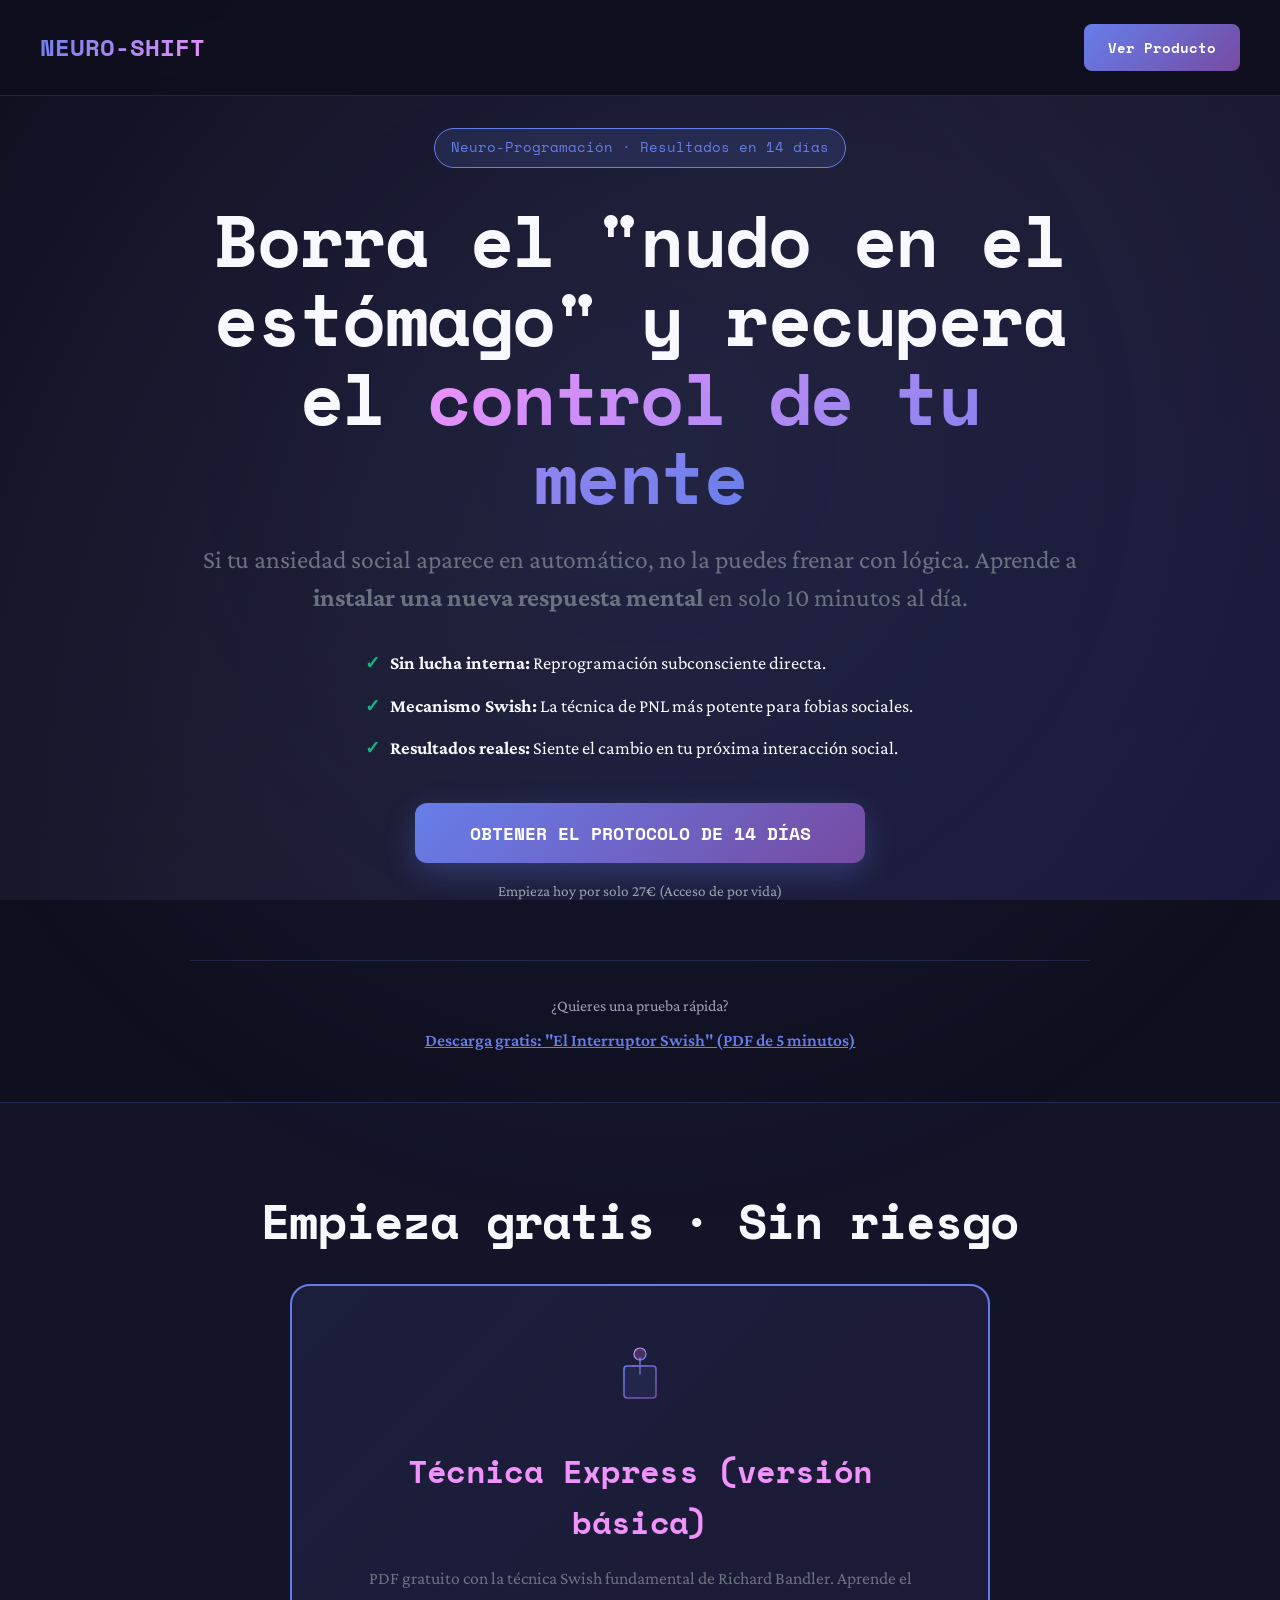
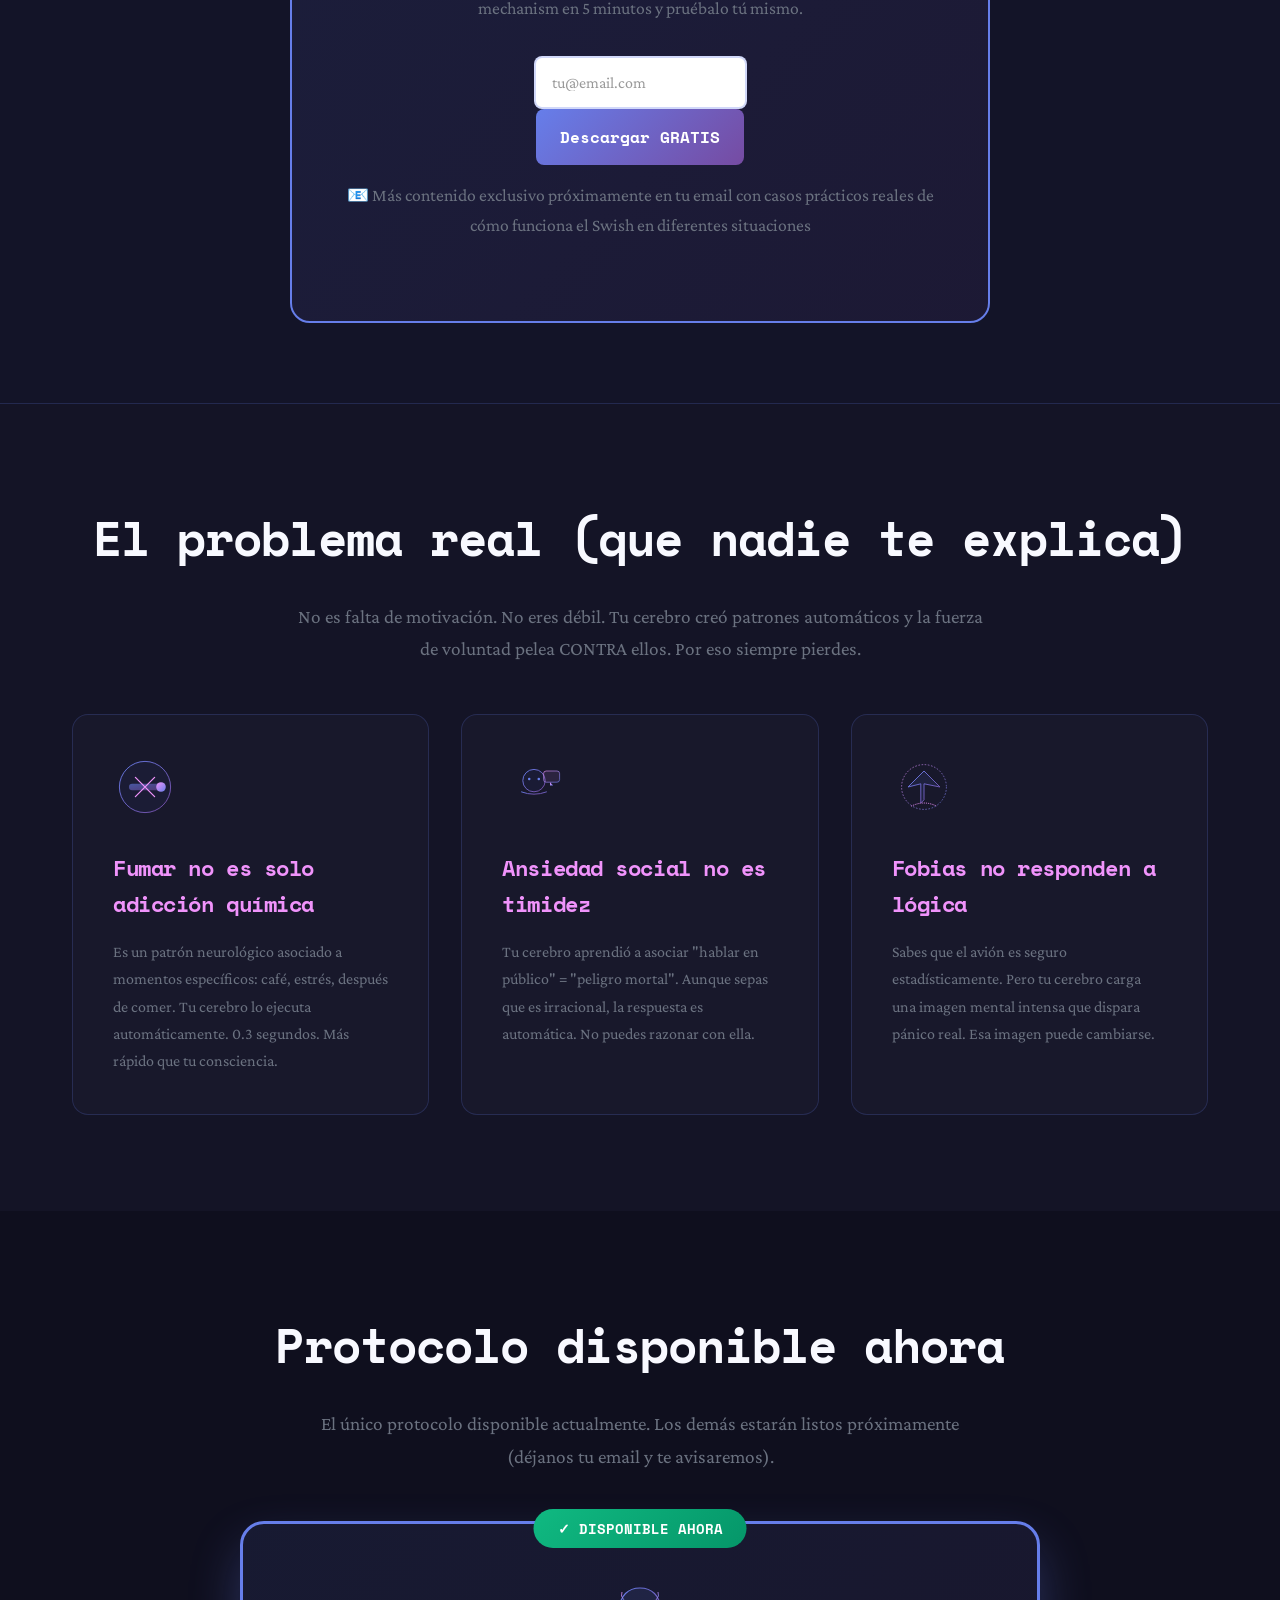
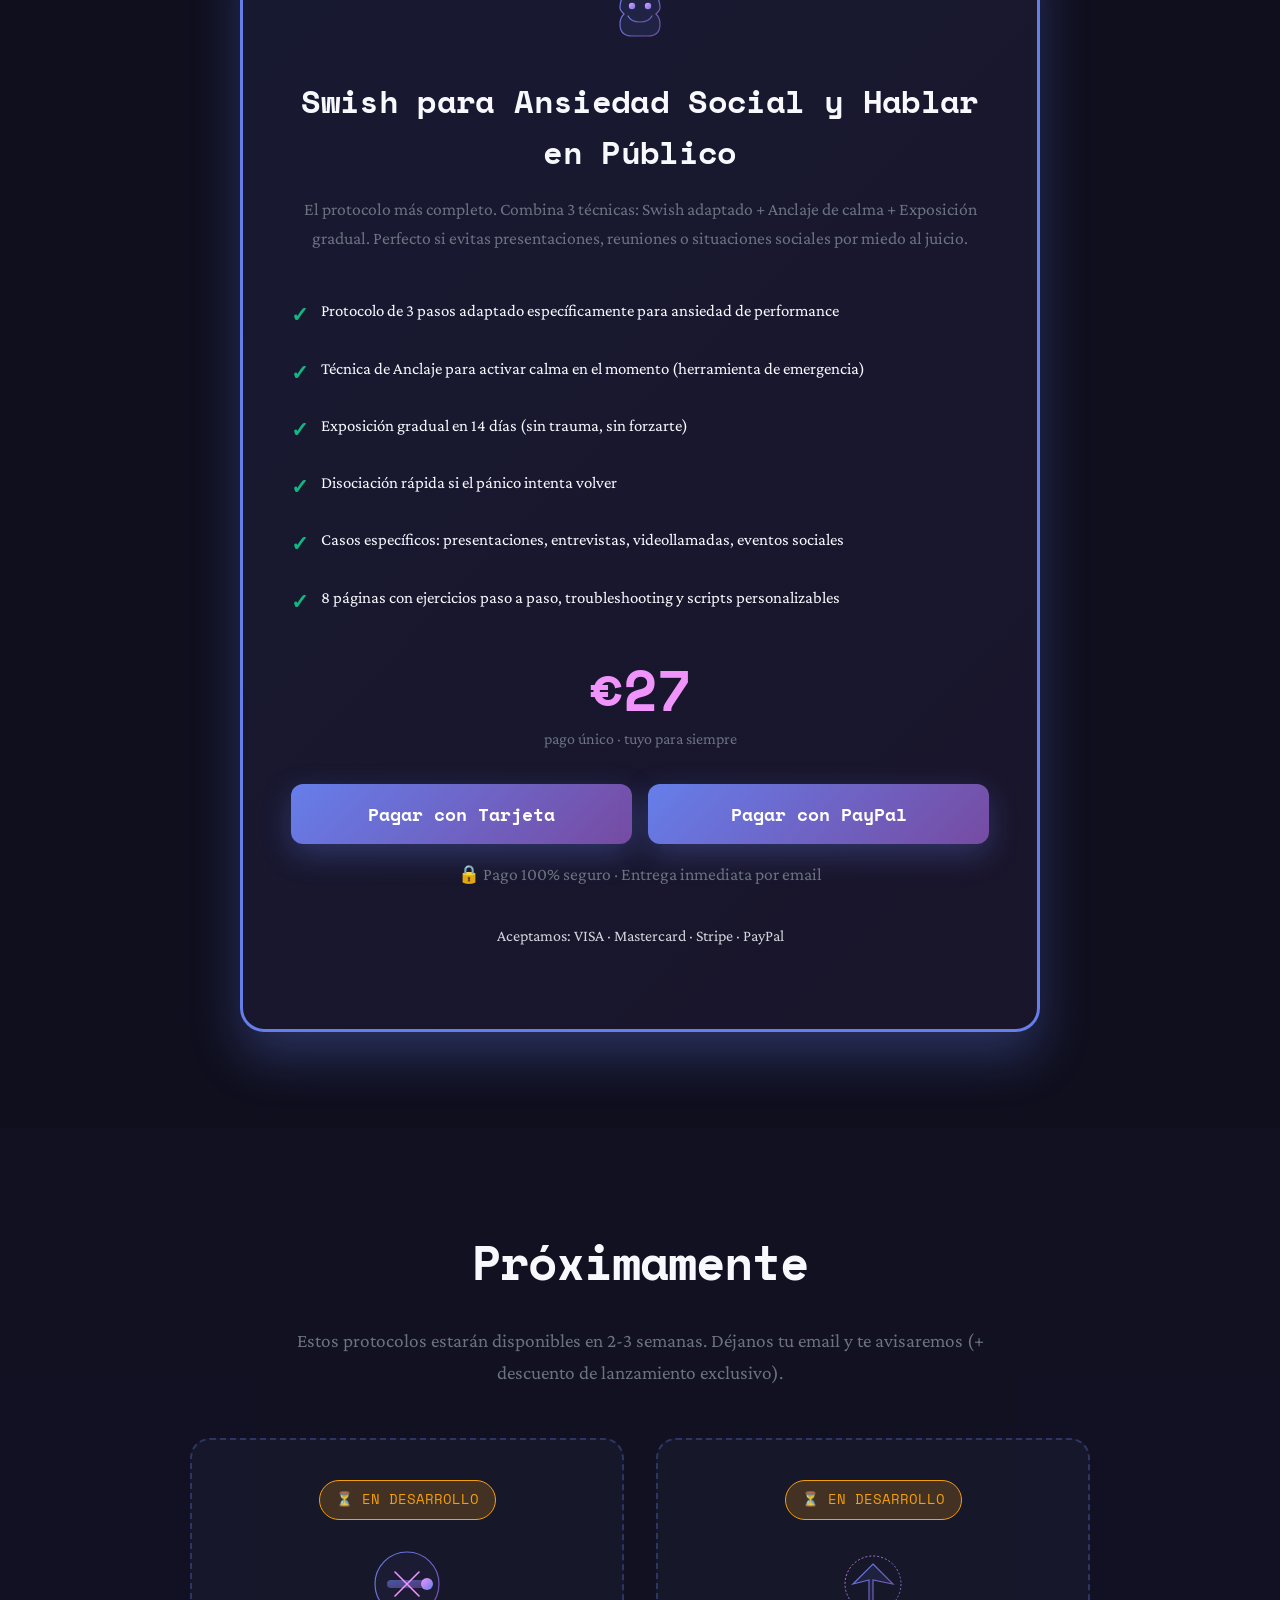
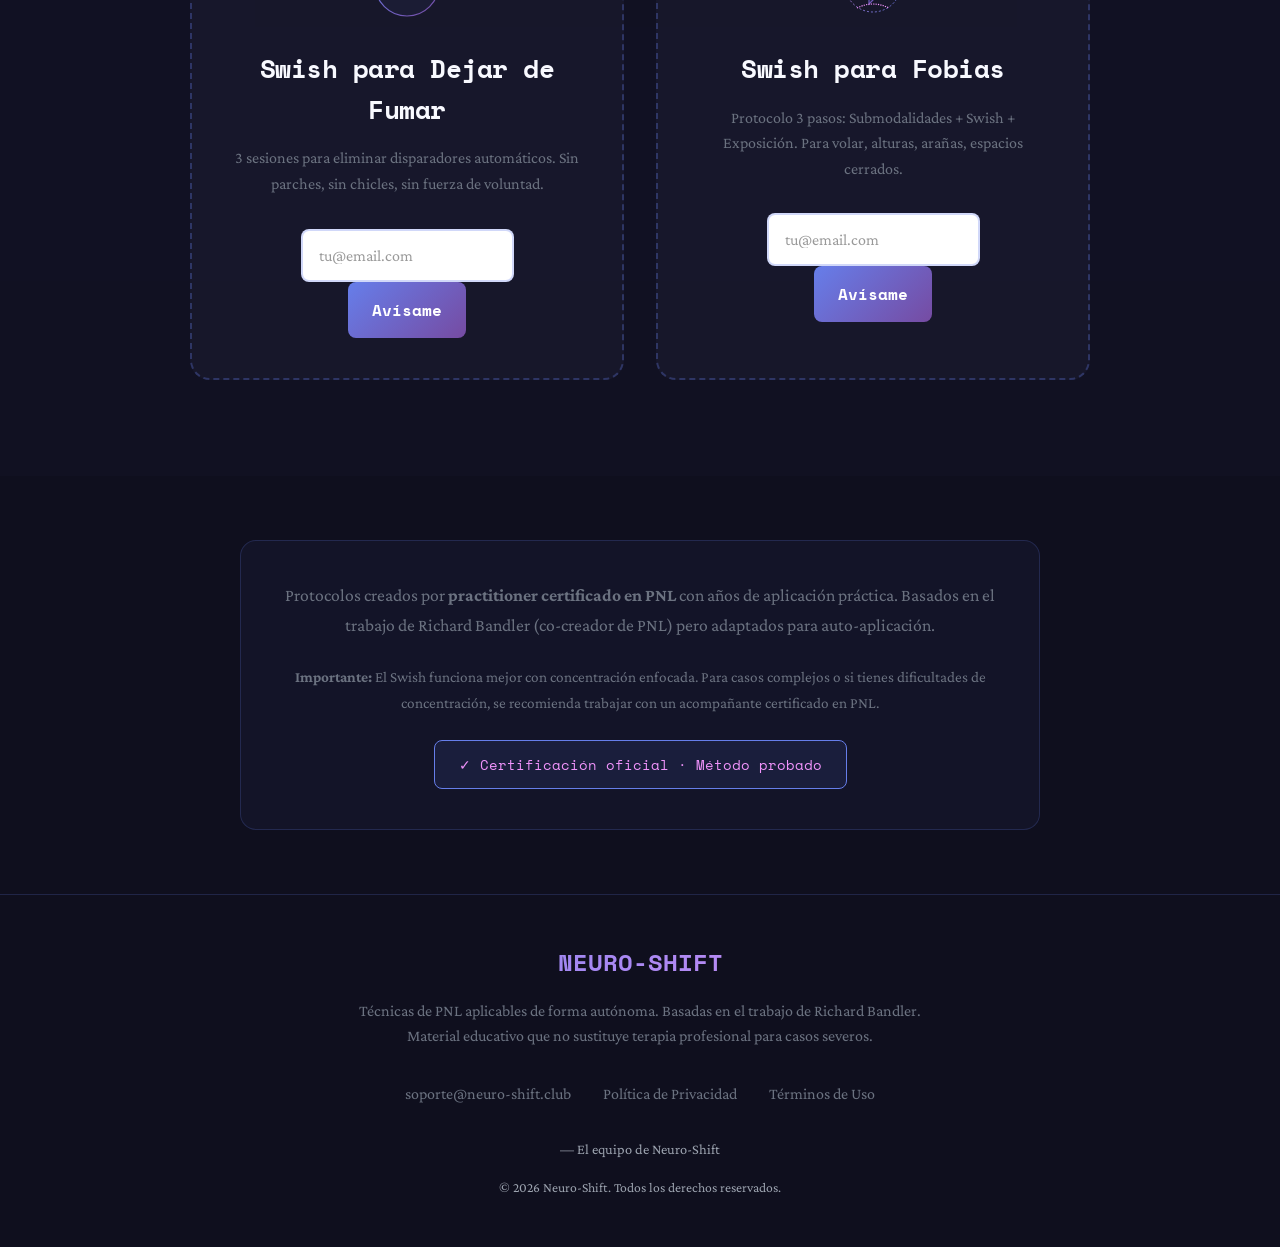
==== index.html @ f2937e6b "Update index.html" ====
<!DOCTYPE html>
<html lang="es">
<head>
    <meta charset="UTF-8">
    <meta name="viewport" content="width=device-width, initial-scale=1.0">
    <title>Neuro-Shift - Elimina hábitos y miedos sin fuerza de voluntad</title>
    <meta name="description" content="Si la fuerza de voluntad no te funcionó para dejar de fumar, vencer la ansiedad o superar fobias, esto sí. Protocolo probado en 14 días.">
    
    <style>
        @import url('https://fonts.googleapis.com/css2?family=Space+Mono:wght@400;700&family=Crimson+Pro:wght@300;400;600;700&display=swap');
        
        :root {
            --primary: #667eea;
            --primary-dark: #5568d3;
            --secondary: #764ba2;
            --accent: #f093fb;
            --dark: #1a1a2e;
            --darker: #0f0f1e;
            --light: #f8f9ff;
            --gray: #6b7280;
            --gray-light: #9ca3af;
            --success: #10b981;
            --warning: #f59e0b;
        }
        
        * {
            margin: 0;
            padding: 0;
            box-sizing: border-box;
        }
        
        body {
            font-family: 'Crimson Pro', serif;
            background: var(--darker);
            color: var(--light);
            line-height: 1.6;
            overflow-x: hidden;
        }
        
        body::before {
            content: '';
            position: fixed;
            top: 0;
            left: 0;
            width: 100%;
            height: 100%;
            background: linear-gradient(135deg, var(--darker) 0%, var(--dark) 50%, #1a1a3e 100%);
            z-index: -2;
        }
        
        body::after {
            content: '';
            position: fixed;
            top: -50%;
            left: -50%;
            width: 200%;
            height: 200%;
            background: radial-gradient(circle, rgba(102, 126, 234, 0.1) 0%, transparent 50%);
            animation: pulse 20s ease-in-out infinite;
            z-index: -1;
        }
        
        @keyframes pulse {
            0%, 100% { transform: scale(1) rotate(0deg); }
            50% { transform: scale(1.1) rotate(10deg); }
        }
        
        h1, h2, h3, h4, h5 {
            font-family: 'Space Mono', monospace;
            font-weight: 700;
            letter-spacing: -0.02em;
        }
        
        nav {
            position: fixed;
            top: 0;
            width: 100%;
            background: rgba(15, 15, 30, 0.95);
            backdrop-filter: blur(10px);
            z-index: 1000;
            padding: 1.5rem 2rem;
            border-bottom: 1px solid rgba(102, 126, 234, 0.2);
        }
        
        .nav-content {
            max-width: 1200px;
            margin: 0 auto;
            display: flex;
            justify-content: space-between;
            align-items: center;
        }
        
        .logo {
            font-family: 'Space Mono', monospace;
            font-size: 1.5rem;
            font-weight: 700;
            background: linear-gradient(135deg, var(--primary), var(--accent));
            -webkit-background-clip: text;
            -webkit-text-fill-color: transparent;
            background-clip: text;
        }
        
        .nav-cta {
            background: linear-gradient(135deg, var(--primary), var(--secondary));
            color: white;
            padding: 0.75rem 1.5rem;
            border-radius: 8px;
            text-decoration: none;
            font-weight: 600;
            transition: all 0.3s ease;
            font-family: 'Space Mono', monospace;
            font-size: 0.9rem;
        }
        
        .nav-cta:hover {
            transform: translateY(-2px);
            box-shadow: 0 10px 30px rgba(102, 126, 234, 0.3);
        }
        
        .hero {
            min-height: 90vh;
            display: flex;
            align-items: center;
            justify-content: center;
            padding: 8rem 2rem 3rem;
            position: relative;
        }
        
        .hero-content {
            max-width: 900px;
            text-align: center;
            animation: fadeInUp 1s ease-out;
        }
        
        @keyframes fadeInUp {
            from { opacity: 0; transform: translateY(30px); }
            to { opacity: 1; transform: translateY(0); }
        }
        
        .hero-badge {
            display: inline-block;
            background: rgba(102, 126, 234, 0.15);
            border: 1px solid var(--primary);
            color: var(--primary);
            padding: 0.5rem 1rem;
            border-radius: 50px;
            font-family: 'Space Mono', monospace;
            font-size: 0.85rem;
            margin-bottom: 2rem;
            animation: fadeInUp 1s ease-out 0.2s both;
        }
        
        .hero h1 {
            font-size: clamp(2.5rem, 6vw, 4.5rem);
            line-height: 1.1;
            margin-bottom: 1.5rem;
            color: var(--light);
            animation: fadeInUp 1s ease-out 0.4s both;
        }
        
        .hero h1 .emphasis {
            background: linear-gradient(135deg, var(--accent), var(--primary));
            -webkit-background-clip: text;
            -webkit-text-fill-color: transparent;
            background-clip: text;
        }
        
        .hero-subtitle {
            font-size: clamp(1.2rem, 2.5vw, 1.6rem);
            color: var(--gray);
            margin-bottom: 2rem;
            animation: fadeInUp 1s ease-out 0.6s both;
            line-height: 1.5;
        }
        
        .hero-proof {
            font-size: 1.1rem;
            color: var(--success);
            margin-bottom: 3rem;
            animation: fadeInUp 1s ease-out 0.7s both;
            font-weight: 600;
        }
        
        .hero-cta {
            display: flex;
            flex-direction: column;
            align-items: center;
            gap: 0.5rem;
            justify-content: center;
            animation: fadeInUp 1s ease-out 0.8s both;
        }

        /* --- NUEVOS ESTILOS DEL HERO AÑADIDOS AQUÍ --- */
        .hero-bullets {
            list-style: none;
            padding: 0;
            margin: 0 auto 2.5rem;
            max-width: 550px;
            text-align: left;
        }

        .hero-bullets li {
            margin-bottom: 0.8rem;
            font-size: 1.15rem;
            display: flex;
            align-items: flex-start;
            gap: 10px;
            animation: fadeInUp 1s ease-out 0.7s both;
        }

        .btn-large {
            padding: 1.2rem 2.5rem;
            font-size: 1.2rem;
            width: 100%;
            max-width: 450px;
            text-align: center;
        }

        .cta-microcopy {
            display: block;
            margin-top: 0.5rem;
            font-size: 0.95rem;
            color: var(--gray-light);
            animation: fadeInUp 1s ease-out 0.8s both;
        }

        .hero-trial-box {
            margin-top: 3.5rem;
            padding-top: 2rem;
            border-top: 1px solid rgba(102, 126, 234, 0.2);
            animation: fadeInUp 1s ease-out 0.9s both;
        }

        .hero-trial-box p {
            font-size: 1rem;
            color: var(--gray-light);
            margin-bottom: 0.5rem;
        }

        .link-secondary {
            color: var(--primary);
            text-decoration: underline;
            font-weight: 600;
            transition: color 0.3s ease;
            font-size: 1.1rem;
        }

        .link-secondary:hover {
            color: var(--accent);
        }
        /* ------------------------------------------- */
        
        .btn {
            padding: 1rem 2rem;
            border-radius: 12px;
            font-size: 1.1rem;
            font-weight: 600;
            text-decoration: none;
            transition: all 0.3s ease;
            cursor: pointer;
            border: none;
            font-family: 'Space Mono', monospace;
            display: inline-block;
        }
        
        .btn-primary {
            background: linear-gradient(135deg, var(--primary), var(--secondary));
            color: white;
            box-shadow: 0 10px 30px rgba(102, 126, 234, 0.3);
        }
        
        .btn-primary:hover {
            transform: translateY(-3px);
            box-shadow: 0 15px 40px rgba(102, 126, 234, 0.4);
        }
        
        .btn-secondary {
            background: rgba(102, 126, 234, 0.1);
            color: var(--light);
            border: 2px solid var(--primary);
        }
        
        .btn-secondary:hover {
            background: rgba(102, 126, 234, 0.2);
            transform: translateY(-3px);
        }
        
        .container {
            max-width: 1200px;
            margin: 0 auto;
            padding: 0 2rem;
        }
        
        section {
            padding: 6rem 0;
        }
        
        .section-title {
            font-size: clamp(2rem, 4vw, 3rem);
            text-align: center;
            margin-bottom: 1.5rem;
            color: var(--light);
        }
        
        .section-subtitle {
            text-align: center;
            max-width: 700px;
            margin: 0 auto 3rem;
            color: var(--gray);
            font-size: 1.2rem;
            line-height: 1.7;
        }
        
        .lead-magnet-first {
            background: rgba(102, 126, 234, 0.05);
            border-top: 1px solid rgba(102, 126, 234, 0.2);
            border-bottom: 1px solid rgba(102, 126, 234, 0.2);
            padding: 5rem 2rem;
        }
        
        .lead-box {
            max-width: 700px;
            margin: 0 auto;
            background: linear-gradient(135deg, rgba(102, 126, 234, 0.1), rgba(118, 75, 162, 0.1));
            border: 2px solid var(--primary);
            border-radius: 20px;
            padding: 3rem;
            text-align: center;
        }
        
        .lead-icon {
            width: 80px;
            height: 80px;
            margin: 0 auto 1.5rem;
        }
        
        .lead-box h3 {
            font-size: 2rem;
            margin-bottom: 1rem;
            color: var(--accent);
        }
        
        .lead-box p {
            color: var(--gray);
            margin-bottom: 2rem;
            font-size: 1.1rem;
            line-height: 1.7;
        }
        
        .form-note {
            font-size: 0.9rem;
            color: var(--gray-light);
            margin-top: 1rem;
            text-align: center;
        }
        
        .problem {
            background: rgba(26, 26, 46, 0.5);
        }
        
        .problem-grid {
            display: grid;
            grid-template-columns: repeat(auto-fit, minmax(300px, 1fr));
            gap: 2rem;
            margin-top: 3rem;
        }
        
        .problem-card {
            background: rgba(26, 26, 46, 0.8);
            border: 1px solid rgba(102, 126, 234, 0.2);
            border-radius: 16px;
            padding: 2.5rem;
            transition: all 0.3s ease;
        }
        
        .problem-card:hover {
            transform: translateY(-5px);
            border-color: var(--primary);
            box-shadow: 0 20px 40px rgba(102, 126, 234, 0.2);
        }
        
        .problem-icon {
            width: 64px;
            height: 64px;
            margin-bottom: 1.5rem;
        }
        
        .problem-card h3 {
            font-size: 1.4rem;
            margin-bottom: 1rem;
            color: var(--accent);
        }
        
        .problem-card p {
            color: var(--gray);
            line-height: 1.7;
        }
        
        .featured-product {
            max-width: 800px;
            margin: 0 auto;
            background: linear-gradient(135deg, rgba(102, 126, 234, 0.1), rgba(118, 75, 162, 0.1));
            border: 3px solid var(--primary);
            border-radius: 24px;
            padding: 3rem;
            position: relative;
            box-shadow: 0 25px 50px rgba(102, 126, 234, 0.3);
        }
        
        .featured-badge {
            position: absolute;
            top: -15px;
            left: 50%;
            transform: translateX(-50%);
            background: linear-gradient(135deg, var(--success), #059669);
            color: white;
            padding: 0.5rem 1.5rem;
            border-radius: 50px;
            font-size: 0.9rem;
            font-weight: 700;
            font-family: 'Space Mono', monospace;
        }
        
        .product-icon {
            width: 80px;
            height: 80px;
            margin: 0 auto 1.5rem;
            display: block;
        }
        
        .featured-product h3 {
            font-size: 2rem;
            margin-bottom: 1rem;
            color: var(--light);
            text-align: center;
        }
        
        .featured-product > p {
            color: var(--gray);
            margin-bottom: 2rem;
            line-height: 1.7;
            text-align: center;
            font-size: 1.1rem;
        }
        
        .product-features {
            list-style: none;
            margin-bottom: 2rem;
        }
        
        .product-features li {
            padding: 0.75rem 0;
            color: var(--light);
            display: flex;
            align-items: flex-start;
            gap: 0.75rem;
            font-size: 1.05rem;
        }
        
        .product-features li::before {
            content: '✓';
            color: var(--success);
            font-weight: bold;
            font-size: 1.3rem;
            flex-shrink: 0;
        }
        
        .product-price {
            text-align: center;
            margin: 2rem 0;
        }
        
        .price-amount {
            font-size: 3.5rem;
            font-weight: 700;
            font-family: 'Space Mono', monospace;
            color: var(--accent);
            display: block;
            line-height: 1;
        }
        
        .price-period {
            color: var(--gray);
            font-size: 1rem;
            margin-top: 0.5rem;
            display: block;
        }
        
        .payment-buttons {
            display: flex;
            gap: 1rem;
            margin-top: 2rem;
        }
        
        .payment-buttons .btn {
            flex: 1;
            text-align: center;
        }
        
        .payment-note {
            text-align: center;
            margin-top: 1rem;
            font-size: 0.9rem;
            color: var(--gray-light);
        }
        
        .coming-soon {
            padding: 6rem 2rem;
            background: rgba(26, 26, 46, 0.3);
        }
        
        .coming-soon-grid {
            display: grid;
            grid-template-columns: repeat(auto-fit, minmax(320px, 1fr));
            gap: 2rem;
            margin-top: 3rem;
            max-width: 900px;
            margin-left: auto;
            margin-right: auto;
        }
        
        .coming-soon-card {
            background: rgba(26, 26, 46, 0.8);
            border: 2px dashed rgba(102, 126, 234, 0.3);
            border-radius: 20px;
            padding: 2.5rem;
            text-align: center;
            transition: all 0.3s ease;
        }
        
        .coming-soon-card:hover {
            border-color: var(--primary);
            border-style: solid;
            transform: translateY(-5px);
        }
        
        .coming-soon-badge {
            display: inline-block;
            background: rgba(245, 158, 11, 0.2);
            border: 1px solid var(--warning);
            color: var(--warning);
            padding: 0.5rem 1rem;
            border-radius: 50px;
            font-size: 0.85rem;
            font-family: 'Space Mono', monospace;
            margin-bottom: 1.5rem;
        }
        
        .coming-soon-card h3 {
            font-size: 1.6rem;
            margin-bottom: 1rem;
            color: var(--light);
        }
        
        .coming-soon-card p {
            color: var(--gray);
            margin-bottom: 2rem;
            line-height: 1.6;
        }
        
        .authority {
            padding: 4rem 2rem;
            text-align: center;
        }
        
        .authority-box {
            max-width: 800px;
            margin: 0 auto;
            background: rgba(102, 126, 234, 0.05);
            border: 1px solid rgba(102, 126, 234, 0.2);
            border-radius: 16px;
            padding: 2.5rem;
        }
        
        .authority-box p {
            color: var(--gray);
            font-size: 1.1rem;
            line-height: 1.7;
            margin-bottom: 1.5rem;
        }
        
        .authority-badge {
            display: inline-block;
            padding: 0.75rem 1.5rem;
            background: rgba(102, 126, 234, 0.1);
            border: 1px solid var(--primary);
            border-radius: 8px;
            font-size: 0.9rem;
            color: var(--accent);
            font-family: 'Space Mono', monospace;
        }
        
        footer {
            padding: 3rem 2rem;
            text-align: center;
            border-top: 1px solid rgba(102, 126, 234, 0.2);
        }
        
        .footer-logo {
            font-size: 1.5rem;
            font-weight: 700;
            font-family: 'Space Mono', monospace;
            margin-bottom: 1rem;
            background: linear-gradient(135deg, var(--primary), var(--accent));
            -webkit-background-clip: text;
            -webkit-text-fill-color: transparent;
            background-clip: text;
        }
        
        .footer-text {
            color: var(--gray);
            max-width: 600px;
            margin: 1rem auto;
            line-height: 1.6;
        }
        
        .footer-links {
            display: flex;
            gap: 2rem;
            justify-content: center;
            flex-wrap: wrap;
            margin: 2rem 0;
        }
        
        .footer-links a {
            color: var(--gray);
            text-decoration: none;
            transition: color 0.3s ease;
        }
        
        .footer-links a:hover {
            color: var(--primary);
        }
        
        .footer-signature {
            color: var(--gray-light);
            font-size: 0.9rem;
            margin-top: 1.5rem;
        }
        
        .copyright {
            color: var(--gray-light);
            font-size: 0.85rem;
            margin-top: 1rem;
        }

        /* Kit.com form styles */
        .formkit-form .formkit-input {
            background: #ffffff !important;
            border: 2px solid rgba(102, 126, 234, 0.3) !important;
            color: #000000 !important;
            font-size: 1rem !important;
            padding: 1rem !important;
            border-radius: 8px !important;
            font-family: 'Crimson Pro', serif !important;
        }

        .formkit-form .formkit-input:focus {
            background: #ffffff !important;
            border-color: var(--primary) !important;
            outline: none !important;
        }

        .formkit-form .formkit-input::placeholder {
            color: rgba(0, 0, 0, 0.4) !important;
        }

        .formkit-form .formkit-submit {
            background: linear-gradient(135deg, var(--primary), var(--secondary)) !important;
            color: white !important;
            border: none !important;
            padding: 1rem 1.5rem !important;
            border-radius: 8px !important;
            font-size: 1rem !important;
            font-weight: 600 !important;
            cursor: pointer !important;
            transition: all 0.3s ease !important;
            font-family: 'Space Mono', monospace !important;
            white-space: nowrap !important;
        }

        .formkit-form .formkit-submit:hover {
            transform: translateY(-2px) !important;
            box-shadow: 0 10px 30px rgba(102, 126, 234, 0.3) !important;
        }

        .formkit-powered-by-convertkit-container {
            display: none !important;
        }

        .formkit-alert:empty,
        .formkit-alert-error:empty {
            display: none !important;
            height: 0 !important;
            margin: 0 !important;
            padding: 0 !important;
        }

        .formkit-form .formkit-fields {
            gap: 1rem !important;
            align-items: center !important;
        }

        /* Responsive */
        @media (max-width: 768px) {
            .hero {
                padding: 6rem 1rem 3rem;
            }
            
            .payment-buttons {
                flex-direction: column;
            }
            
            .nav-content {
                flex-direction: column;
                gap: 1rem;
            }
            
            .featured-product {
                padding: 2rem;
            }
            
            .lead-box {
                padding: 2rem;
            }
            
            section {
                padding: 4rem 0;
            }

            .formkit-form .formkit-fields {
                flex-direction: column !important;
            }

            .formkit-form .formkit-submit {
                width: 100% !important;
            }

            .hero-bullets {
                padding-left: 1rem;
            }
        }
        
        .reveal {
            opacity: 0;
            transform: translateY(30px);
            transition: all 0.6s ease;
        }
        
        .reveal.active {
            opacity: 1;
            transform: translateY(0);
        }
    </style>
</head>
<body>
    <nav>
        <div class="nav-content">
            <div class="logo">NEURO-SHIFT</div>
            <a href="#producto" class="nav-cta">Ver Producto</a>
        </div>
    </nav>

    <section class="hero">
        <div class="hero-content">
            <div class="hero-badge">Neuro-Programación · Resultados en 14 días</div>
            
            <h1>Borra el "nudo en el estómago" y recupera el <span class="emphasis">control de tu mente</span></h1>
            
            <p class="hero-subtitle">
                Si tu ansiedad social aparece en automático, no la puedes frenar con lógica. 
                Aprende a <strong>instalar una nueva respuesta mental</strong> en solo 10 minutos al día.
            </p>

            <ul class="hero-bullets">
                <li><span style="color: var(--success); font-weight: bold;">✓</span> <span><strong>Sin lucha interna:</strong> Reprogramación subconsciente directa.</span></li>
                <li><span style="color: var(--success); font-weight: bold;">✓</span> <span><strong>Mecanismo Swish:</strong> La técnica de PNL más potente para fobias sociales.</span></li>
                <li><span style="color: var(--success); font-weight: bold;">✓</span> <span><strong>Resultados reales:</strong> Siente el cambio en tu próxima interacción social.</span></li>
            </ul>

            <div class="hero-cta">
                <a href="#producto" class="btn btn-primary btn-large">OBTENER EL PROTOCOLO DE 14 DÍAS</a>
                <span class="cta-microcopy">Empieza hoy por solo 27€ (Acceso de por vida)</span>
            </div>
            
            <div class="hero-trial-box">
                <p>¿Quieres una prueba rápida?</p>
                <a href="#gratis" class="link-secondary">Descarga gratis: "El Interruptor Swish" (PDF de 5 minutos)</a>
            </div>
        </div>
    </section>

    <section class="lead-magnet-first" id="gratis">
        <div class="container">
            <h2 class="section-title">Empieza gratis · Sin riesgo</h2>
            <div class="lead-box">
                <svg class="lead-icon" viewBox="0 0 200 200" fill="none" xmlns="http://www.w3.org/2000/svg">
                    <rect x="60" y="80" width="80" height="80" rx="8" stroke="url(#grad1)" stroke-width="4" fill="rgba(102, 126, 234, 0.1)"/>
                    <path d="M100 60 L100 100 M80 80 L120 80" stroke="url(#grad1)" stroke-width="4" stroke-linecap="round"/>
                    <circle cx="100" cy="50" r="15" stroke="url(#grad2)" stroke-width="3" fill="rgba(240, 147, 251, 0.2)"/>
                    <path d="M60 100 L140 100" stroke="url(#grad1)" stroke-width="3"/>
                    <defs>
                        <linearGradient id="grad1" x1="0%" y1="0%" x2="100%" y2="100%">
                            <stop offset="0%" style="stop-color:#667eea;stop-opacity:1" />
                            <stop offset="100%" style="stop-color:#764ba2;stop-opacity:1" />
                        </linearGradient>
                        <linearGradient id="grad2" x1="0%" y1="0%" x2="100%" y2="100%">
                            <stop offset="0%" style="stop-color:#f093fb;stop-opacity:1" />
                            <stop offset="100%" style="stop-color:#667eea;stop-opacity:1" />
                        </linearGradient>
                    </defs>
                </svg>
                
                <h3>Técnica Express (versión básica)</h3>
                <p>
                    PDF gratuito con la técnica Swish fundamental de Richard Bandler. 
                    Aprende el mechanism en 5 minutos y pruébalo tú mismo.
                </p>

                <script src="https://f.convertkit.com/ckjs/ck.5.js"></script>
                <form action="https://app.kit.com/forms/9169770/subscriptions" class="seva-form formkit-form" method="post" data-sv-form="9169770" data-uid="ff6021371a" data-format="inline" data-version="5" data-options="{&quot;settings&quot;:{&quot;after_subscribe&quot;:{&quot;action&quot;:&quot;message&quot;,&quot;success_message&quot;:&quot;✓ ¡Perfecto! Revisa tu email en 2 minutos (mira spam si no aparece)&quot;,&quot;redirect_url&quot;:&quot;&quot;},&quot;analytics&quot;:{&quot;google&quot;:null,&quot;fathom&quot;:null,&quot;facebook&quot;:null,&quot;segment&quot;:null,&quot;pinterest&quot;:null,&quot;sparkloop&quot;:null,&quot;googletagmanager&quot;:null},&quot;modal&quot;:{&quot;trigger&quot;:&quot;timer&quot;,&quot;scroll_percentage&quot;:null,&quot;timer&quot;:5,&quot;devices&quot;:&quot;all&quot;,&quot;show_once_every&quot;:15},&quot;powered_by&quot;:{&quot;show&quot;:true,&quot;url&quot;:&quot;https://kit.com/features/forms?utm_campaign=poweredby&amp;utm_content=form&amp;utm_medium=referral&amp;utm_source=dynamic&quot;},&quot;recaptcha&quot;:{&quot;enabled&quot;:false},&quot;return_visitor&quot;:{&quot;action&quot;:&quot;show&quot;,&quot;custom_content&quot;:&quot;&quot;},&quot;slide_in&quot;:{&quot;display_in&quot;:&quot;bottom_right&quot;,&quot;trigger&quot;:&quot;timer&quot;,&quot;scroll_percentage&quot;:null,&quot;timer&quot;:5,&quot;devices&quot;:&quot;all&quot;,&quot;show_once_every&quot;:15},&quot;sticky_bar&quot;:{&quot;display_in&quot;:&quot;top&quot;,&quot;trigger&quot;:&quot;timer&quot;,&quot;scroll_percentage&quot;:null,&quot;timer&quot;:5,&quot;devices&quot;:&quot;all&quot;,&quot;show_once_every&quot;:15}},&quot;version&quot;:&quot;5&quot;}" min-width="400 500 600 700 800">
                    <div data-style="clean">
                        <ul class="formkit-alert formkit-alert-error" data-element="errors" data-group="alert"></ul>
                        <div data-element="fields" data-stacked="false" class="seva-fields formkit-fields">
                            <div class="formkit-field">
                                <input class="formkit-input" name="email_address" aria-label="Email Address" placeholder="tu@email.com" required="" type="email" style="color: rgb(0, 0, 0); border-color: rgb(227, 227, 227); border-radius: 4px; font-weight: 400;">
                            </div>
                            <button data-element="submit" class="formkit-submit formkit-submit" style="color: rgb(255, 255, 255); background-color: rgb(22, 119, 190); border-radius: 4px; font-weight: 400;">
                                <div class="formkit-spinner"><div></div><div></div><div></div></div>
                                <span>Descargar GRATIS</span>
                            </button>
                        </div>
                    </div>
                </form>
                
                <p class="form-note">
                    📧 Más contenido exclusivo próximamente en tu email con casos prácticos reales de cómo funciona el Swish en diferentes situaciones
                </p>
            </div>
        </div>
    </section>

    <section class="problem">
        <div class="container">
            <h2 class="section-title">El problema real (que nadie te explica)</h2>
            <p class="section-subtitle">
                No es falta de motivación. No eres débil. Tu cerebro creó patrones automáticos 
                y la fuerza de voluntad pelea CONTRA ellos. Por eso siempre pierdes.
            </p>
            
            <div class="problem-grid">
                <div class="problem-card reveal">
                    <svg class="problem-icon" viewBox="0 0 200 200" fill="none" xmlns="http://www.w3.org/2000/svg">
                        <circle cx="100" cy="100" r="80" stroke="url(#grad1)" stroke-width="3" fill="rgba(102, 126, 234, 0.05)"/>
                        <rect x="50" y="90" width="100" height="20" rx="10" fill="url(#grad1)" opacity="0.6"/>
                        <circle cx="150" cy="100" r="15" fill="url(#grad2)"/>
                        <path d="M70 70 L130 130 M130 70 L70 130" stroke="#f093fb" stroke-width="4" stroke-linecap="round"/>
                    </svg>
                    <h3>Fumar no es solo adicción química</h3>
                    <p>
                        Es un patrón neurológico asociado a momentos específicos: café, estrés, después de comer. 
                        Tu cerebro lo ejecuta automáticamente. 0.3 segundos. Más rápido que tu consciencia.
                    </p>
                </div>
                
                <div class="problem-card reveal">
                    <svg class="problem-icon" viewBox="0 0 200 200" fill="none" xmlns="http://www.w3.org/2000/svg">
                        <circle cx="100" cy="80" r="35" stroke="url(#grad1)" stroke-width="3" fill="rgba(102, 126, 234, 0.05)"/>
                        <path d="M60 115 Q100 130 140 115" stroke="url(#grad1)" stroke-width="3" fill="none"/>
                        <rect x="130" y="50" width="50" height="35" rx="8" stroke="url(#grad2)" stroke-width="2" fill="rgba(240, 147, 251, 0.1)"/>
                        <path d="M150 85 L160 95 L150 95 Z" fill="url(#grad2)"/>
                        <circle cx="85" cy="75" r="4" fill="#667eea"/>
                        <circle cx="115" cy="75" r="4" fill="#667eea"/>
                    </svg>
                    <h3>Ansiedad social no es timidez</h3>
                    <p>
                        Tu cerebro aprendió a asociar "hablar en público" = "peligro mortal". 
                        Aunque sepas que es irracional, la respuesta es automática. No puedes razonar con ella.
                    </p>
                </div>
                
                <div class="problem-card reveal">
                    <svg class="problem-icon" viewBox="0 0 200 200" fill="none" xmlns="http://www.w3.org/2000/svg">
                        <path d="M100 50 L150 100 L100 90 L100 140 L90 150 L90 90 L50 100 Z" stroke="url(#grad1)" stroke-width="3" fill="rgba(102, 126, 234, 0.1)"/>
                        <circle cx="100" cy="100" r="70" stroke="url(#grad2)" stroke-width="2" stroke-dasharray="5,5" fill="none"/>
                        <path d="M60 160 Q100 140 140 160" stroke="#f093fb" stroke-width="3" stroke-dasharray="3,3"/>
                    </svg>
                    <h3>Fobias no responden a lógica</h3>
                    <p>
                        Sabes que el avión es seguro estadísticamente. Pero tu cerebro carga una imagen mental 
                        intensa que dispara pánico real. Esa imagen puede cambiarse.
                    </p>
                </div>
            </div>
        </div>
    </section>

    <section class="products" id="producto">
        <div class="container">
            <h2 class="section-title">Protocolo disponible ahora</h2>
            <p class="section-subtitle">
                El único protocolo disponible actualmente. Los demás estarán listos próximamente 
                (déjanos tu email y te avisaremos).
            </p>
            
            <div class="featured-product reveal">
                <span class="featured-badge">✓ DISPONIBLE AHORA</span>
                
                <svg class="product-icon" viewBox="0 0 200 200" fill="none" xmlns="http://www.w3.org/2000/svg">
                    <path d="M100 40 C70 40 50 60 50 90 C50 95 55 100 60 105 C55 110 50 120 50 130 C50 150 60 160 80 160 L120 160 C140 160 150 150 150 130 C150 120 145 110 140 105 C145 100 150 95 150 90 C150 60 130 40 100 40 Z" 
                          stroke="url(#grad1)" stroke-width="3" fill="rgba(102, 126, 234, 0.1)"/>
                    <circle cx="80" cy="85" r="8" fill="url(#grad2)"/>
                    <circle cx="120" cy="85" r="8" fill="url(#grad2)"/>
                    <path d="M70 110 C75 120 85 125 100 125 C115 125 125 120 130 110" stroke="url(#grad1)" stroke-width="3" stroke-linecap="round"/>
                    <path d="M60 70 Q50 60 55 50" stroke="url(#grad2)" stroke-width="2"/>
                    <path d="M140 70 Q150 60 145 50" stroke="url(#grad2)" stroke-width="2"/>
                </svg>
                
                <h3>Swish para Ansiedad Social y Hablar en Público</h3>
                <p>
                    El protocolo más completo. Combina 3 técnicas: Swish adaptado + Anclaje de calma + Exposición gradual. 
                    Perfecto si evitas presentaciones, reuniones o situaciones sociales por miedo al juicio.
                </p>
                
                <ul class="product-features">
                    <li>Protocolo de 3 pasos adaptado específicamente para ansiedad de performance</li>
                    <li>Técnica de Anclaje para activar calma en el momento (herramienta de emergencia)</li>
                    <li>Exposición gradual en 14 días (sin trauma, sin forzarte)</li>
                    <li>Disociación rápida si el pánico intenta volver</li>
                    <li>Casos específicos: presentaciones, entrevistas, videollamadas, eventos sociales</li>
                    <li>8 páginas con ejercicios paso a paso, troubleshooting y scripts personalizables</li>
                </ul>
                
                <div class="product-price">
                    <span class="price-amount">€27</span>
                    <span class="price-period">pago único · tuyo para siempre</span>
                </div>
                
                <div class="payment-buttons">
                    <a href="https://buy.stripe.com/aFa00i3XFajhfb16tx6Zy00" class="btn btn-primary">
                        Pagar con Tarjeta
                    </a>
                    <a href="https://www.paypal.com/ncp/payment/35J5EMBSMPWHC" class="btn btn-primary">
                        Pagar con PayPal
                    </a>
                </div>
                
                <p class="payment-note">
                    🔒 Pago 100% seguro · Entrega inmediata por email
                </p>
                <p style="text-align: center; margin-top: 0.5rem; font-size: 1rem; color: #d1d5db;">
                    Aceptamos: VISA · Mastercard · Stripe · PayPal
                </p>
            </div>
        </div>
    </section>

    <section class="coming-soon">
        <div class="container">
            <h2 class="section-title">Próximamente</h2>
            <p class="section-subtitle">
                Estos protocolos estarán disponibles en 2-3 semanas. 
                Déjanos tu email y te avisaremos (+ descuento de lanzamiento exclusivo).
            </p>
            
            <div class="coming-soon-grid">
                <div class="coming-soon-card reveal">
                    <span class="coming-soon-badge">⏳ EN DESARROLLO</span>
                    
                    <svg class="product-icon" viewBox="0 0 200 200" fill="none" xmlns="http://www.w3.org/2000/svg">
                        <circle cx="100" cy="100" r="80" stroke="url(#grad1)" stroke-width="3" fill="rgba(102, 126, 234, 0.05)"/>
                        <rect x="50" y="90" width="100" height="20" rx="10" fill="url(#grad1)" opacity="0.6"/>
                        <circle cx="150" cy="100" r="15" fill="url(#grad2)"/>
                        <path d="M70 70 L130 130 M130 70 L70 130" stroke="#f093fb" stroke-width="4" stroke-linecap="round"/>
                    </svg>
                    
                    <h3>Swish para Dejar de Fumar</h3>
                    <p>
                        3 sesiones para eliminar disparadores automáticos. 
                        Sin parches, sin chicles, sin fuerza de voluntad.
                    </p>
                    
                    <script src="https://f.convertkit.com/ckjs/ck.5.js"></script>
                    <form action="https://app.kit.com/forms/9183335/subscriptions" class="seva-form formkit-form" method="post" data-sv-form="9183335" data-uid="21b65030fd" data-format="inline" data-version="5" data-options="{&quot;settings&quot;:{&quot;after_subscribe&quot;:{&quot;action&quot;:&quot;message&quot;,&quot;success_message&quot;:&quot;✓ Te avisaremos cuando esté listo&quot;,&quot;redirect_url&quot;:&quot;&quot;},&quot;analytics&quot;:{&quot;google&quot;:null,&quot;fathom&quot;:null,&quot;facebook&quot;:null,&quot;segment&quot;:null,&quot;pinterest&quot;:null,&quot;sparkloop&quot;:null,&quot;googletagmanager&quot;:null},&quot;modal&quot;:{&quot;trigger&quot;:&quot;timer&quot;,&quot;scroll_percentage&quot;:null,&quot;timer&quot;:5,&quot;devices&quot;:&quot;all&quot;,&quot;show_once_every&quot;:15},&quot;powered_by&quot;:{&quot;show&quot;:true,&quot;url&quot;:&quot;https://kit.com/features/forms?utm_campaign=poweredby&amp;utm_content=form&amp;utm_medium=referral&amp;utm_source=dynamic&quot;},&quot;recaptcha&quot;:{&quot;enabled&quot;:false},&quot;return_visitor&quot;:{&quot;action&quot;:&quot;show&quot;,&quot;custom_content&quot;:&quot;&quot;},&quot;slide_in&quot;:{&quot;display_in&quot;:&quot;bottom_right&quot;,&quot;trigger&quot;:&quot;timer&quot;,&quot;scroll_percentage&quot;:null,&quot;timer&quot;:5,&quot;devices&quot;:&quot;all&quot;,&quot;show_once_every&quot;:15},&quot;sticky_bar&quot;:{&quot;display_in&quot;:&quot;top&quot;,&quot;trigger&quot;:&quot;timer&quot;,&quot;scroll_percentage&quot;:null,&quot;timer&quot;:5,&quot;devices&quot;:&quot;all&quot;,&quot;show_once_every&quot;:15}},&quot;version&quot;:&quot;5&quot;}" min-width="400 500 600 700 800">
                        <div data-style="clean">
                            <ul class="formkit-alert formkit-alert-error" data-element="errors" data-group="alert"></ul>
                            <div data-element="fields" data-stacked="false" class="seva-fields formkit-fields">
                                <div class="formkit-field">
                                    <input class="formkit-input" name="email_address" aria-label="Email Address" placeholder="tu@email.com" required="" type="email" style="color: rgb(0, 0, 0); border-color: rgb(227, 227, 227); border-radius: 4px; font-weight: 400;">
                                </div>
                                <button data-element="submit" class="formkit-submit formkit-submit" style="color: rgb(255, 255, 255); background-color: rgb(22, 119, 190); border-radius: 4px; font-weight: 400;">
                                    <div class="formkit-spinner"><div></div><div></div><div></div></div>
                                    <span>Avísame</span>
                                </button>
                            </div>
                        </div>
                    </form>
                </div>
                
                <div class="coming-soon-card reveal">
                    <span class="coming-soon-badge">⏳ EN DESARROLLO</span>
                    
                    <svg class="product-icon" viewBox="0 0 200 200" fill="none" xmlns="http://www.w3.org/2000/svg">
                        <path d="M100 50 L150 100 L100 90 L100 140 L90 150 L90 90 L50 100 Z" stroke="url(#grad1)" stroke-width="3" fill="rgba(102, 126, 234, 0.1)"/>
                        <circle cx="100" cy="100" r="70" stroke="url(#grad2)" stroke-width="2" stroke-dasharray="5,5" fill="none"/>
                        <path d="M60 160 Q100 140 140 160" stroke="#f093fb" stroke-width="3" stroke-dasharray="3,3"/>
                    </svg>
                    
                    <h3>Swish para Fobias</h3>
                    <p>
                        Protocolo 3 pasos: Submodalidades + Swish + Exposición. 
                        Para volar, alturas, arañas, espacios cerrados.
                    </p>
                    
                    <script src="https://f.convertkit.com/ckjs/ck.5.js"></script>
                    <form action="https://app.kit.com/forms/9183335/subscriptions" class="seva-form formkit-form" method="post" data-sv-form="9183335" data-uid="21b65030fd" data-format="inline" data-version="5" data-options="{&quot;settings&quot;:{&quot;after_subscribe&quot;:{&quot;action&quot;:&quot;message&quot;,&quot;success_message&quot;:&quot;✓ Te avisaremos cuando esté listo&quot;,&quot;redirect_url&quot;:&quot;&quot;},&quot;analytics&quot;:{&quot;google&quot;:null,&quot;fathom&quot;:null,&quot;facebook&quot;:null,&quot;segment&quot;:null,&quot;pinterest&quot;:null,&quot;sparkloop&quot;:null,&quot;googletagmanager&quot;:null},&quot;modal&quot;:{&quot;trigger&quot;:&quot;timer&quot;,&quot;scroll_percentage&quot;:null,&quot;timer&quot;:5,&quot;devices&quot;:&quot;all&quot;,&quot;show_once_every&quot;:15},&quot;powered_by&quot;:{&quot;show&quot;:true,&quot;url&quot;:&quot;https://kit.com/features/forms?utm_campaign=poweredby&amp;utm_content=form&amp;utm_medium=referral&amp;utm_source=dynamic&quot;},&quot;recaptcha&quot;:{&quot;enabled&quot;:false},&quot;return_visitor&quot;:{&quot;action&quot;:&quot;show&quot;,&quot;custom_content&quot;:&quot;&quot;},&quot;slide_in&quot;:{&quot;display_in&quot;:&quot;bottom_right&quot;,&quot;trigger&quot;:&quot;timer&quot;,&quot;scroll_percentage&quot;:null,&quot;timer&quot;:5,&quot;devices&quot;:&quot;all&quot;,&quot;show_once_every&quot;:15},&quot;sticky_bar&quot;:{&quot;display_in&quot;:&quot;top&quot;,&quot;trigger&quot;:&quot;timer&quot;,&quot;scroll_percentage&quot;:null,&quot;timer&quot;:5,&quot;devices&quot;:&quot;all&quot;,&quot;show_once_every&quot;:15}},&quot;version&quot;:&quot;5&quot;}" min-width="400 500 600 700 800">
                        <div data-style="clean">
                            <ul class="formkit-alert formkit-alert-error" data-element="errors" data-group="alert"></ul>
                            <div data-element="fields" data-stacked="false" class="seva-fields formkit-fields">
                                <div class="formkit-field">
                                    <input class="formkit-input" name="email_address" aria-label="Email Address" placeholder="tu@email.com" required="" type="email" style="color: rgb(0, 0, 0); border-color: rgb(227, 227, 227); border-radius: 4px; font-weight: 400;">
                                </div>
                                <button data-element="submit" class="formkit-submit formkit-submit" style="color: rgb(255, 255, 255); background-color: rgb(22, 119, 190); border-radius: 4px; font-weight: 400;">
                                    <div class="formkit-spinner"><div></div><div></div><div></div></div>
                                    <span>Avísame</span>
                                </button>
                            </div>
                        </div>
                    </form>
                </div>
            </div>
        </div>
    </section>

    <section class="authority">
        <div class="container">
            <div class="authority-box">
                <p>
                    Protocolos creados por <strong>practitioner certificado en PNL</strong> con años de aplicación práctica. 
                    Basados en el trabajo de Richard Bandler (co-creador de PNL) pero adaptados para auto-aplicación.
                </p>
                <p style="font-size: 0.95rem; margin-bottom: 1.5rem;">
                    <strong>Importante:</strong> El Swish funciona mejor con concentración enfocada. 
                    Para casos complejos o si tienes dificultades de concentración, se recomienda trabajar con un acompañante certificado en PNL.
                </p>
                <div class="authority-badge">✓ Certificación oficial · Método probado</div>
            </div>
        </div>
    </section>

    <footer>
        <div class="container">
            <div class="footer-logo">NEURO-SHIFT</div>
            <p class="footer-text">
                Técnicas de PNL aplicables de forma autónoma. Basadas en el trabajo de Richard Bandler. 
                Material educativo que no sustituye terapia profesional para casos severos.
            </p>
            
            <div class="footer-links">
                <a href="mailto:soporte@neuro-shift.club">soporte@neuro-shift.club</a>
                <a href="privacidad.html">Política de Privacidad</a>
                <a href="terminos.html">Términos de Uso</a>
            </div>
            
            <p class="footer-signature">— El equipo de Neuro-Shift</p>
            <p class="copyright">© 2026 Neuro-Shift. Todos los derechos reservados.</p>
        </div>
    </footer>

    <script>
        function reveal() {
            const reveals = document.querySelectorAll('.reveal');
            reveals.forEach(element => {
                const windowHeight = window.innerHeight;
                const elementTop = element.getBoundingClientRect().top;
                if (elementTop < windowHeight - 150) {
                    element.classList.add('active');
                }
            });
        }
        
        window.addEventListener('scroll', reveal);
        reveal();
        
        document.querySelectorAll('a[href^="#"]').forEach(anchor => {
            anchor.addEventListener('click', function (e) {
                e.preventDefault();
                const target = document.querySelector(this.getAttribute('href'));
                if (target) {
                    target.scrollIntoView({ behavior: 'smooth', block: 'start' });
                }
            });
        });
    </script>
</body>
</html>
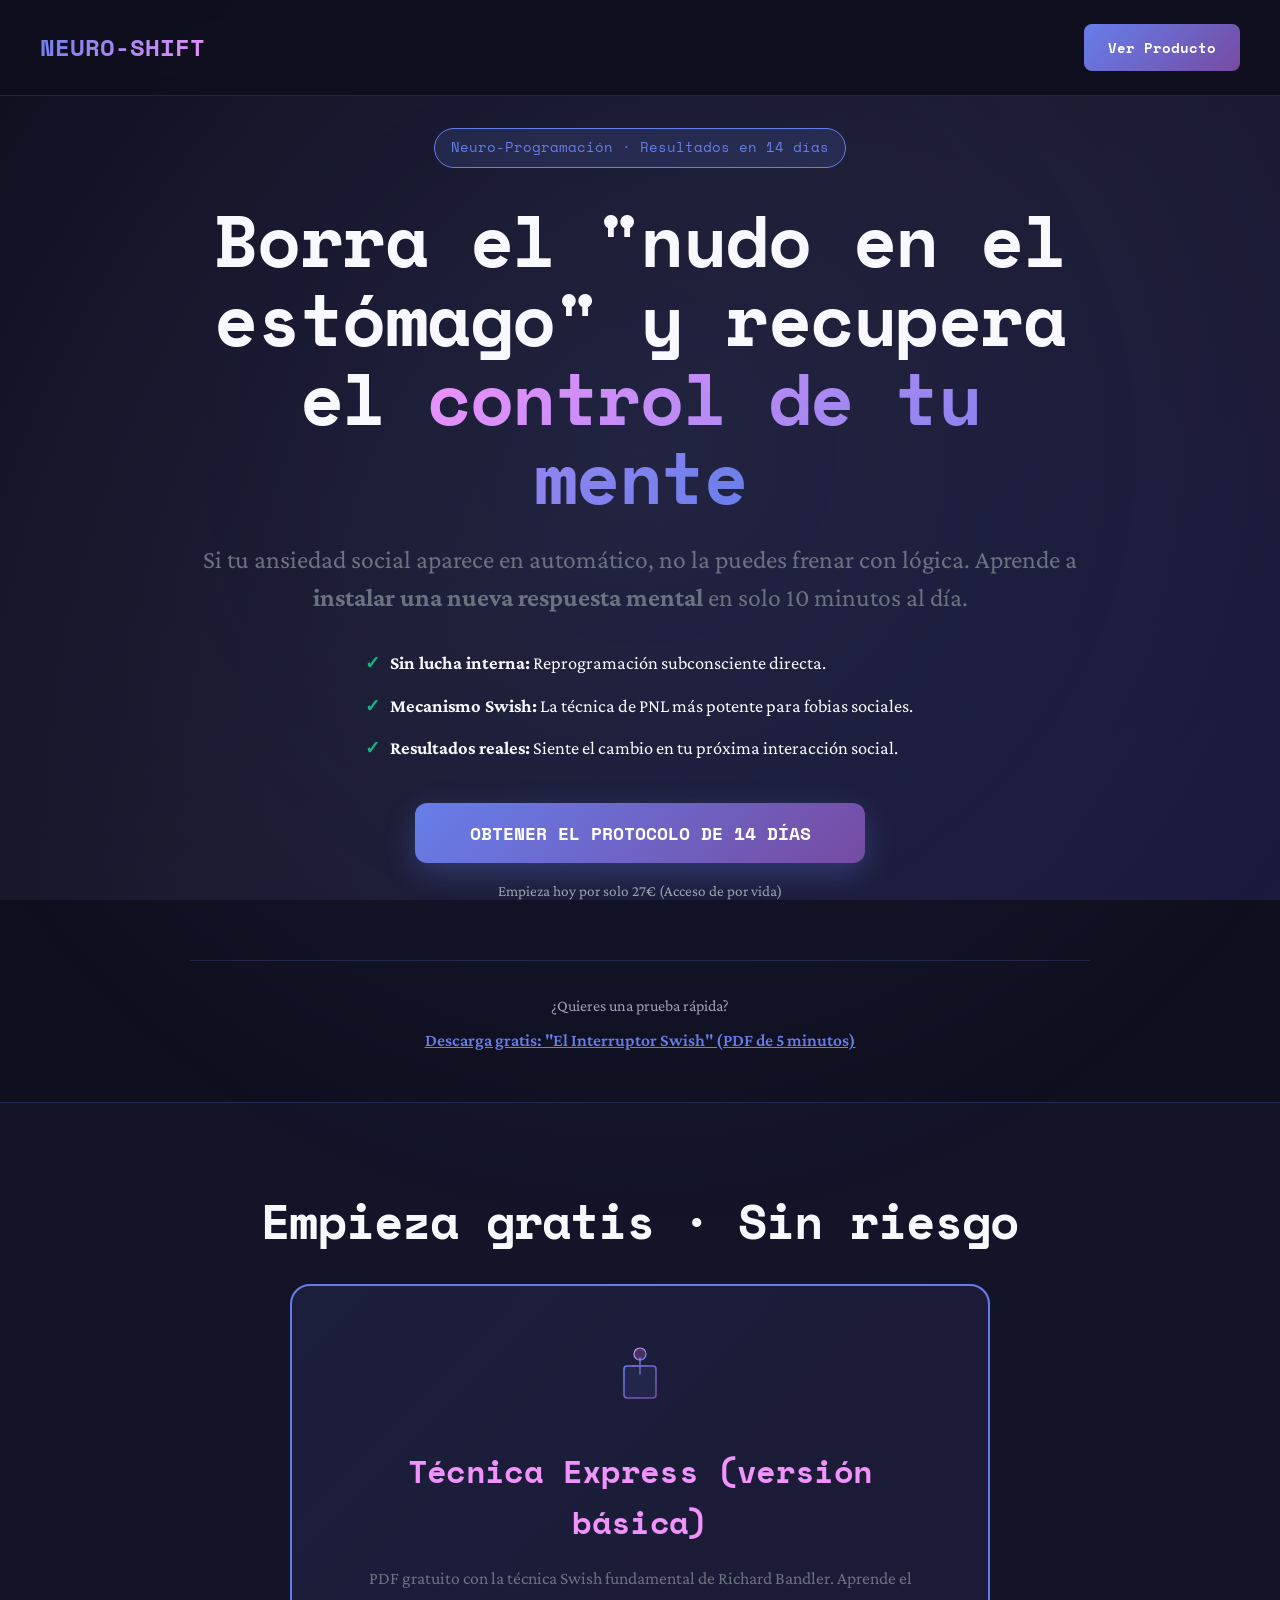
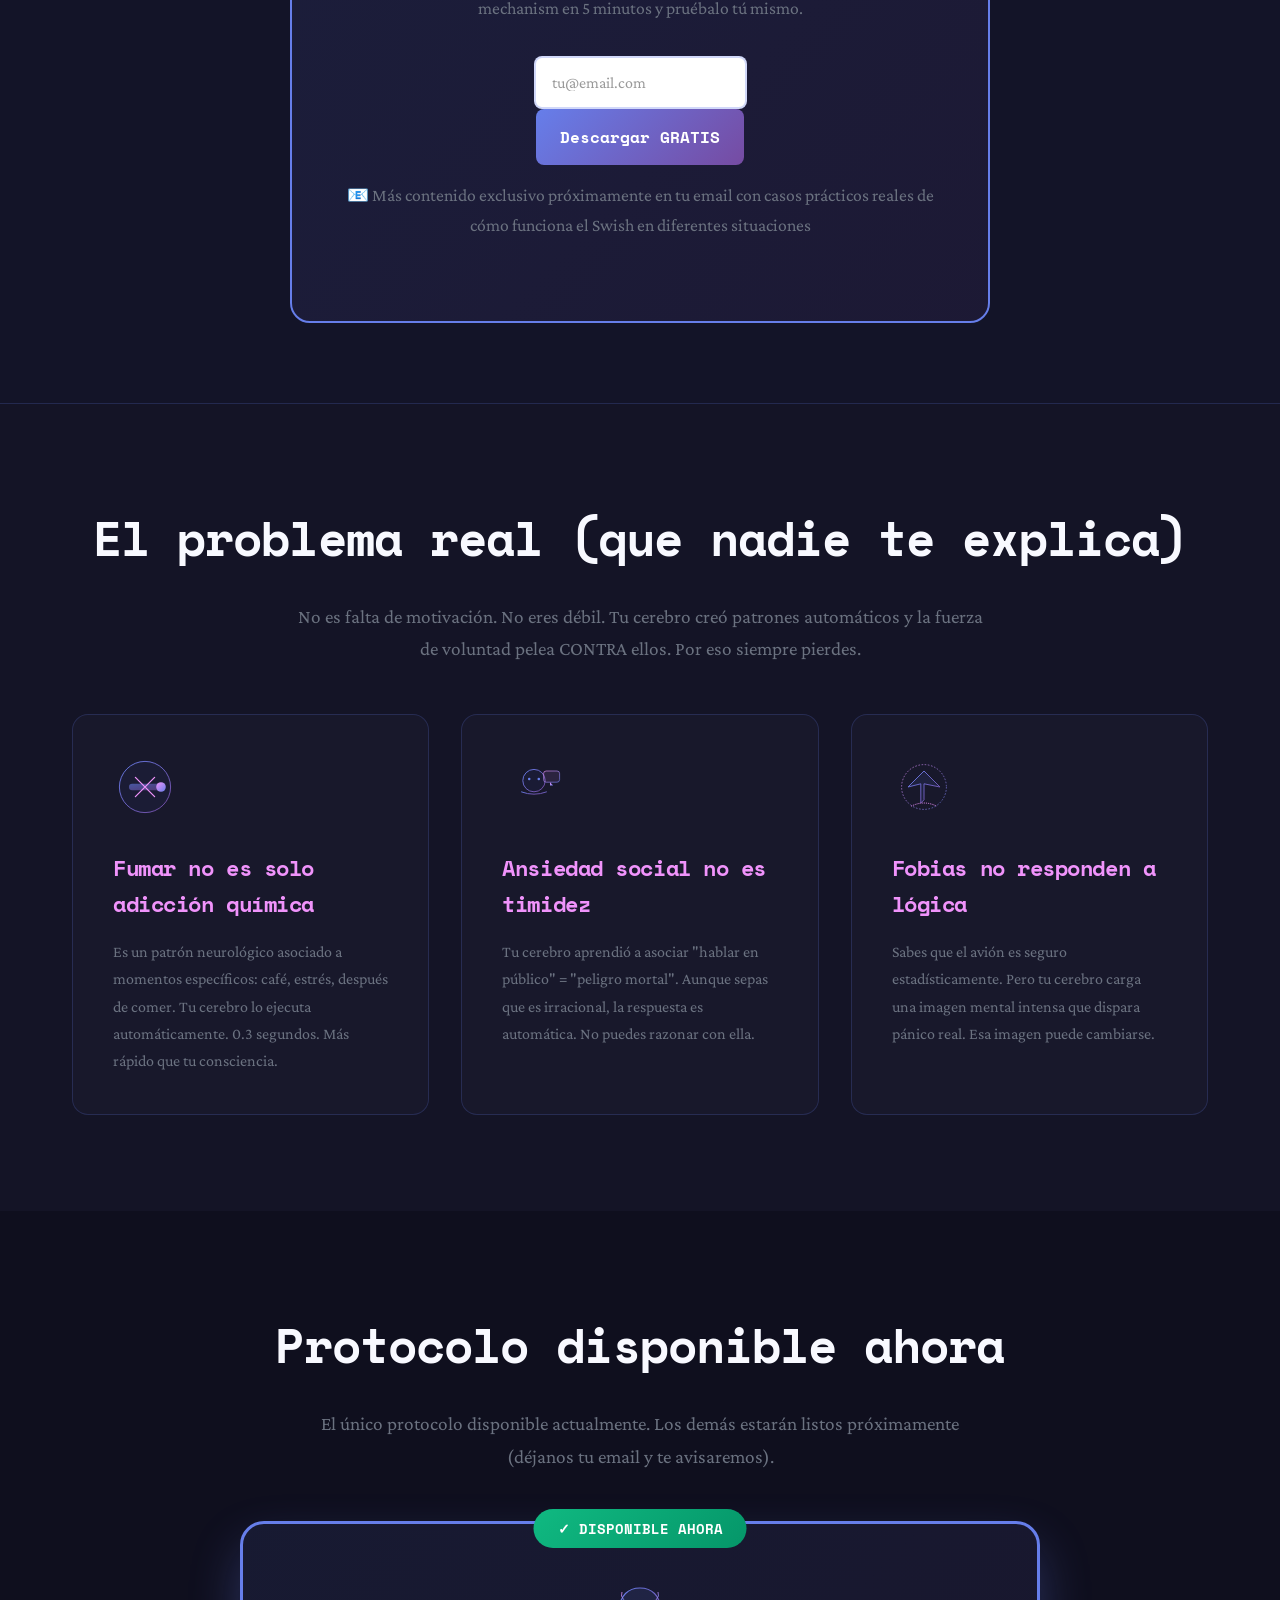
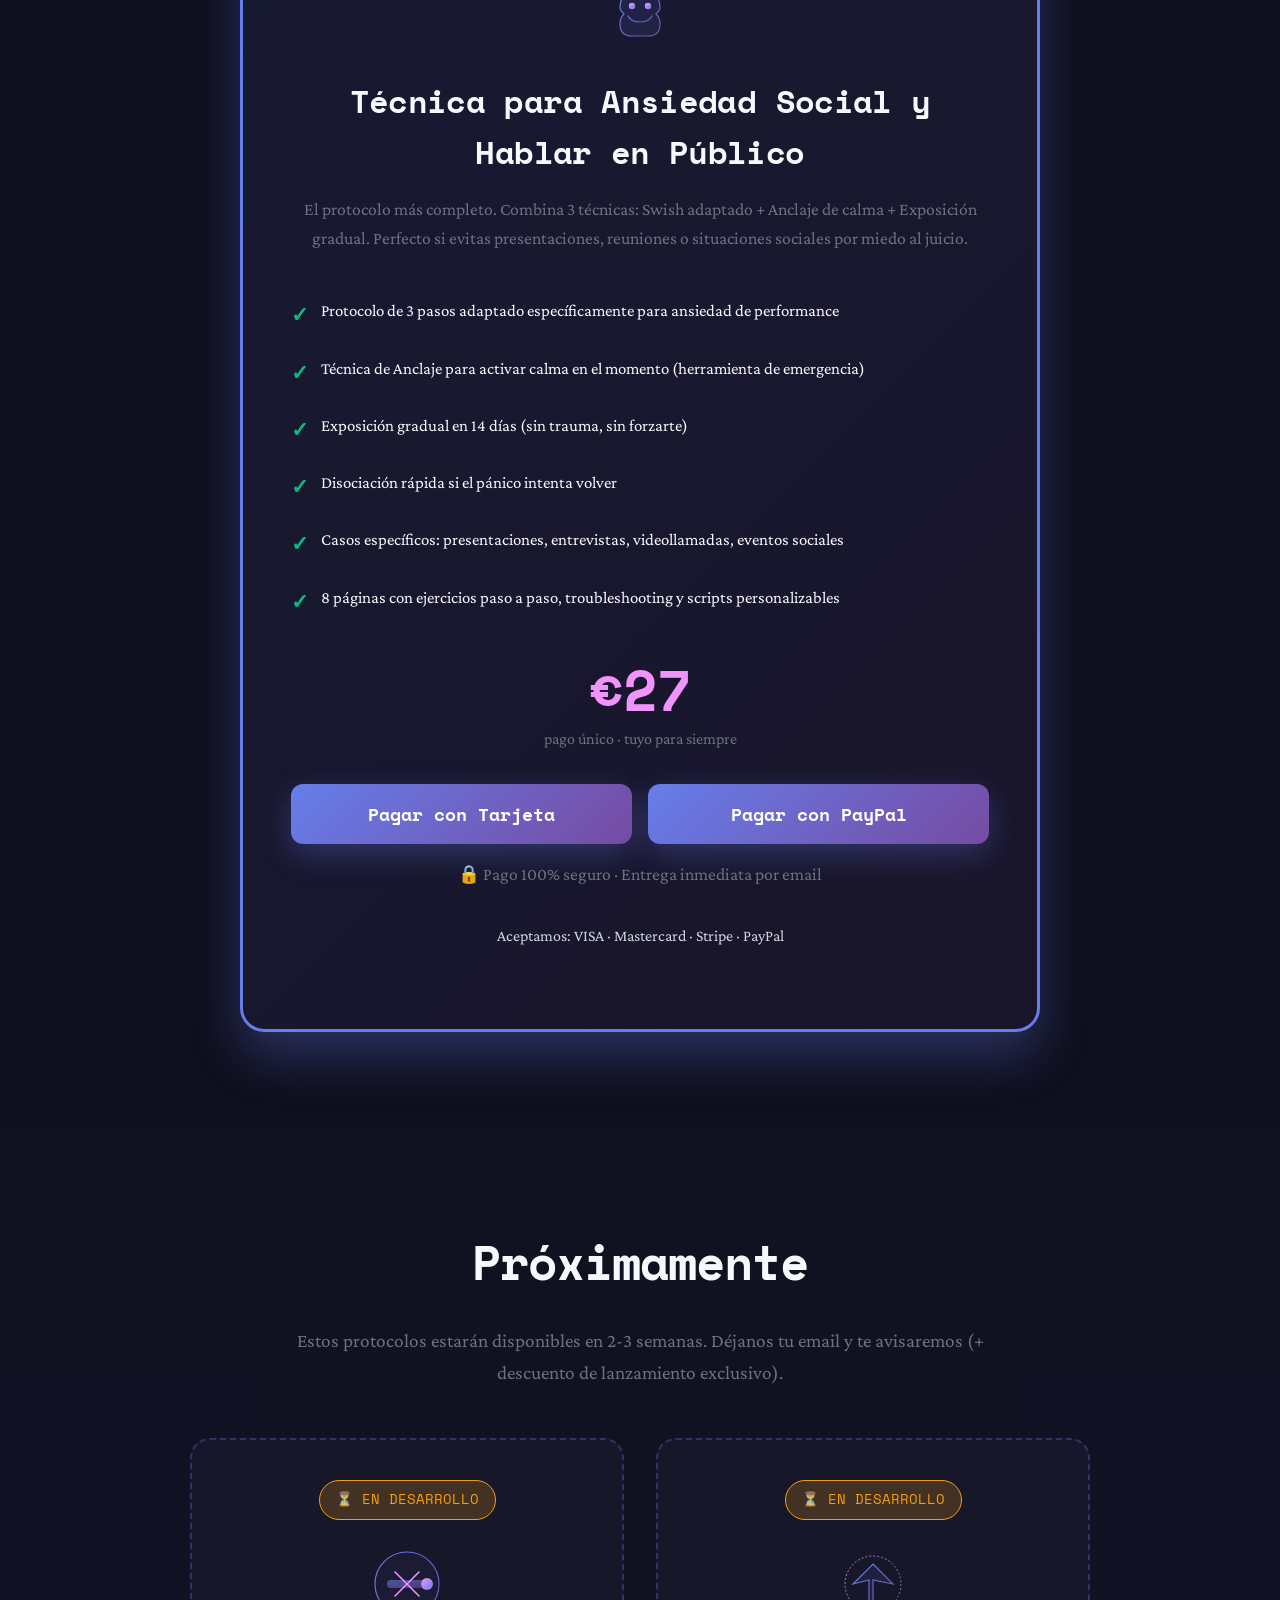
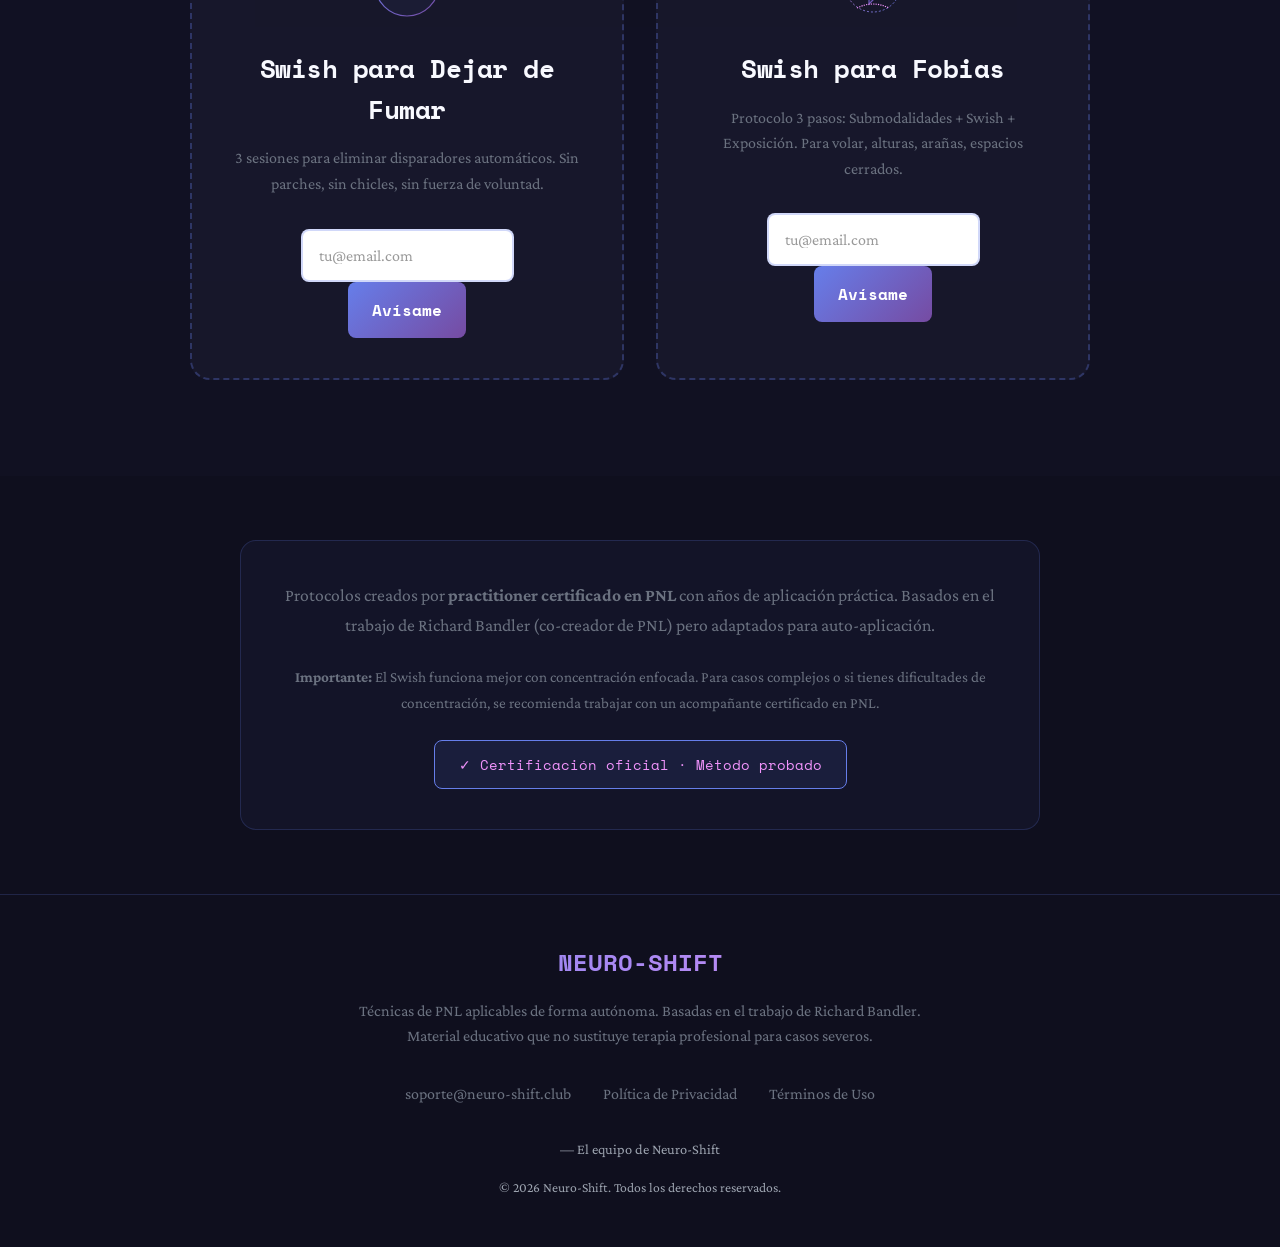
==== commit 3fbe8792: "Update index.html" ====
--- a/index.html
+++ b/index.html
@@ -916,7 +916,7 @@
                     <path d="M140 70 Q150 60 145 50" stroke="url(#grad2)" stroke-width="2"/>
                 </svg>
                 
-                <h3>Swish para Ansiedad Social y Hablar en Público</h3>
+                <h3>Técnica para Ansiedad Social y Hablar en Público</h3>
                 <p>
                     El protocolo más completo. Combina 3 técnicas: Swish adaptado + Anclaje de calma + Exposición gradual. 
                     Perfecto si evitas presentaciones, reuniones o situaciones sociales por miedo al juicio.
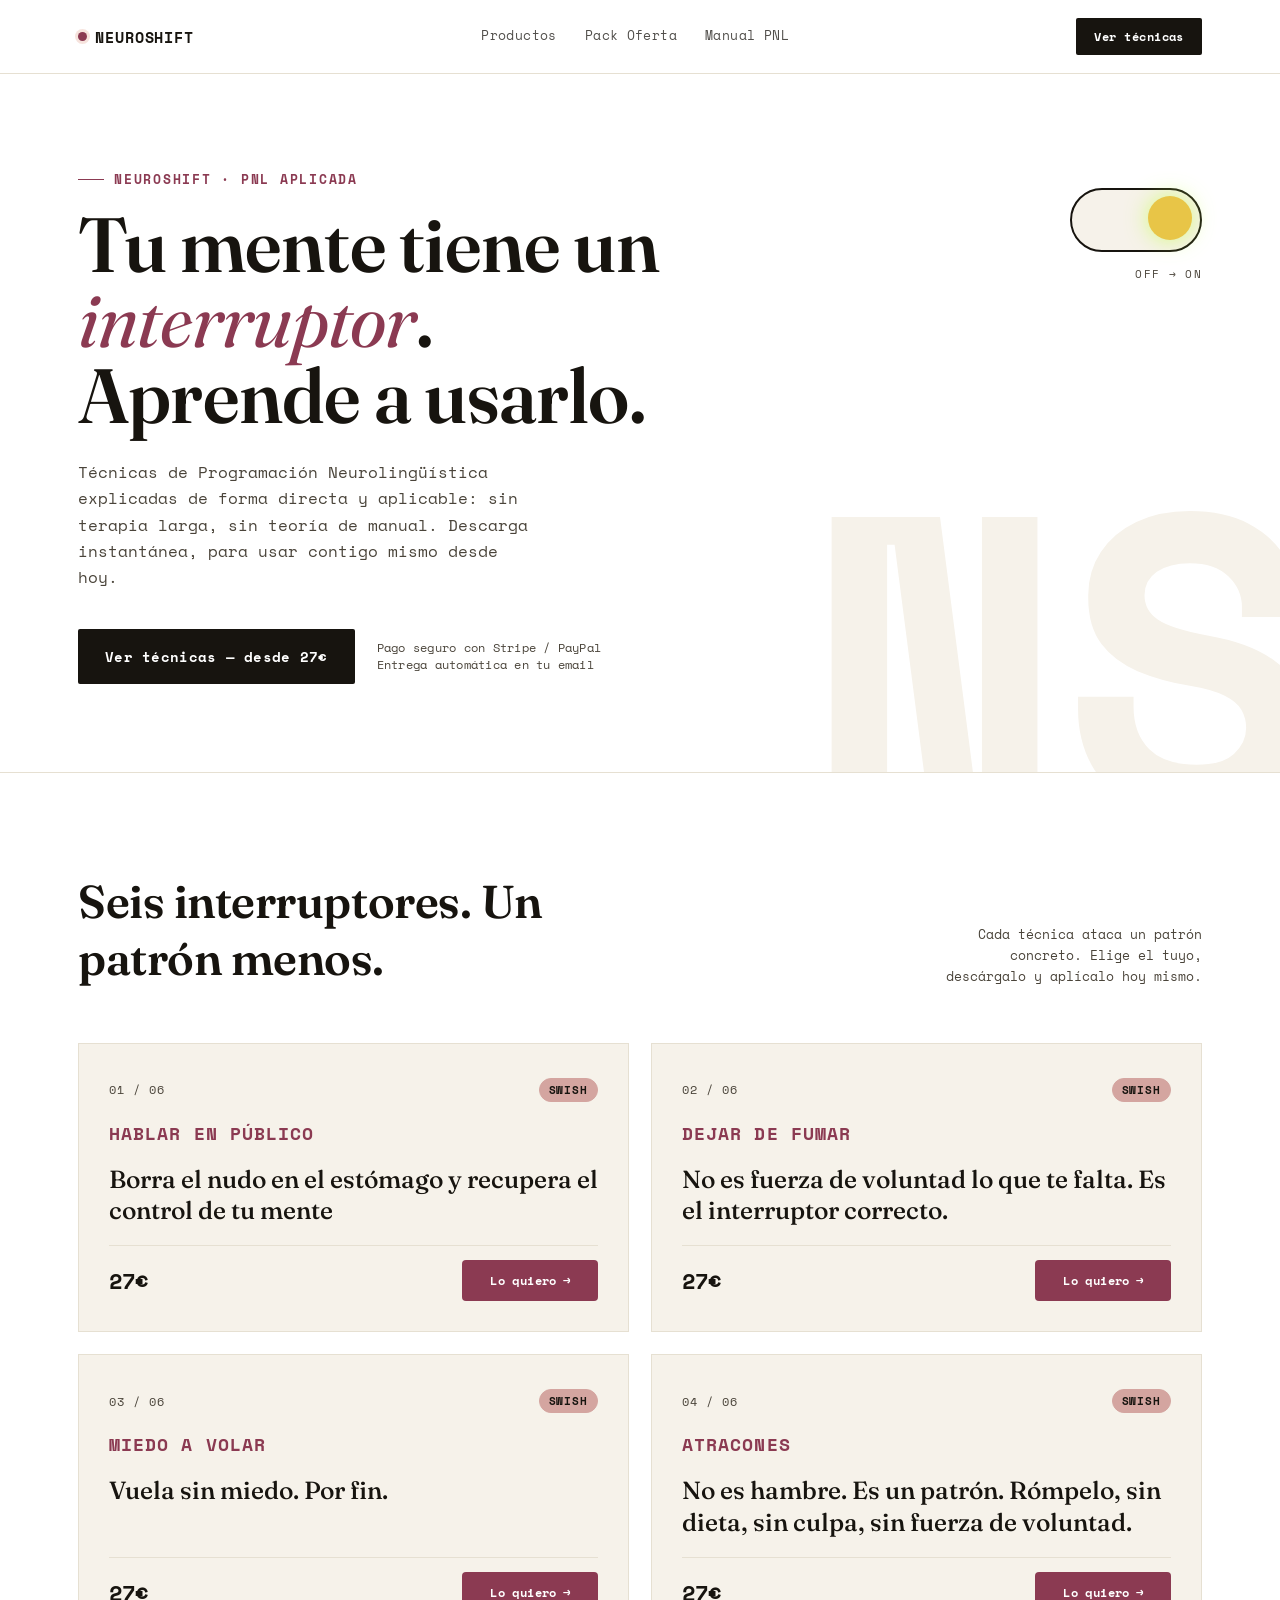
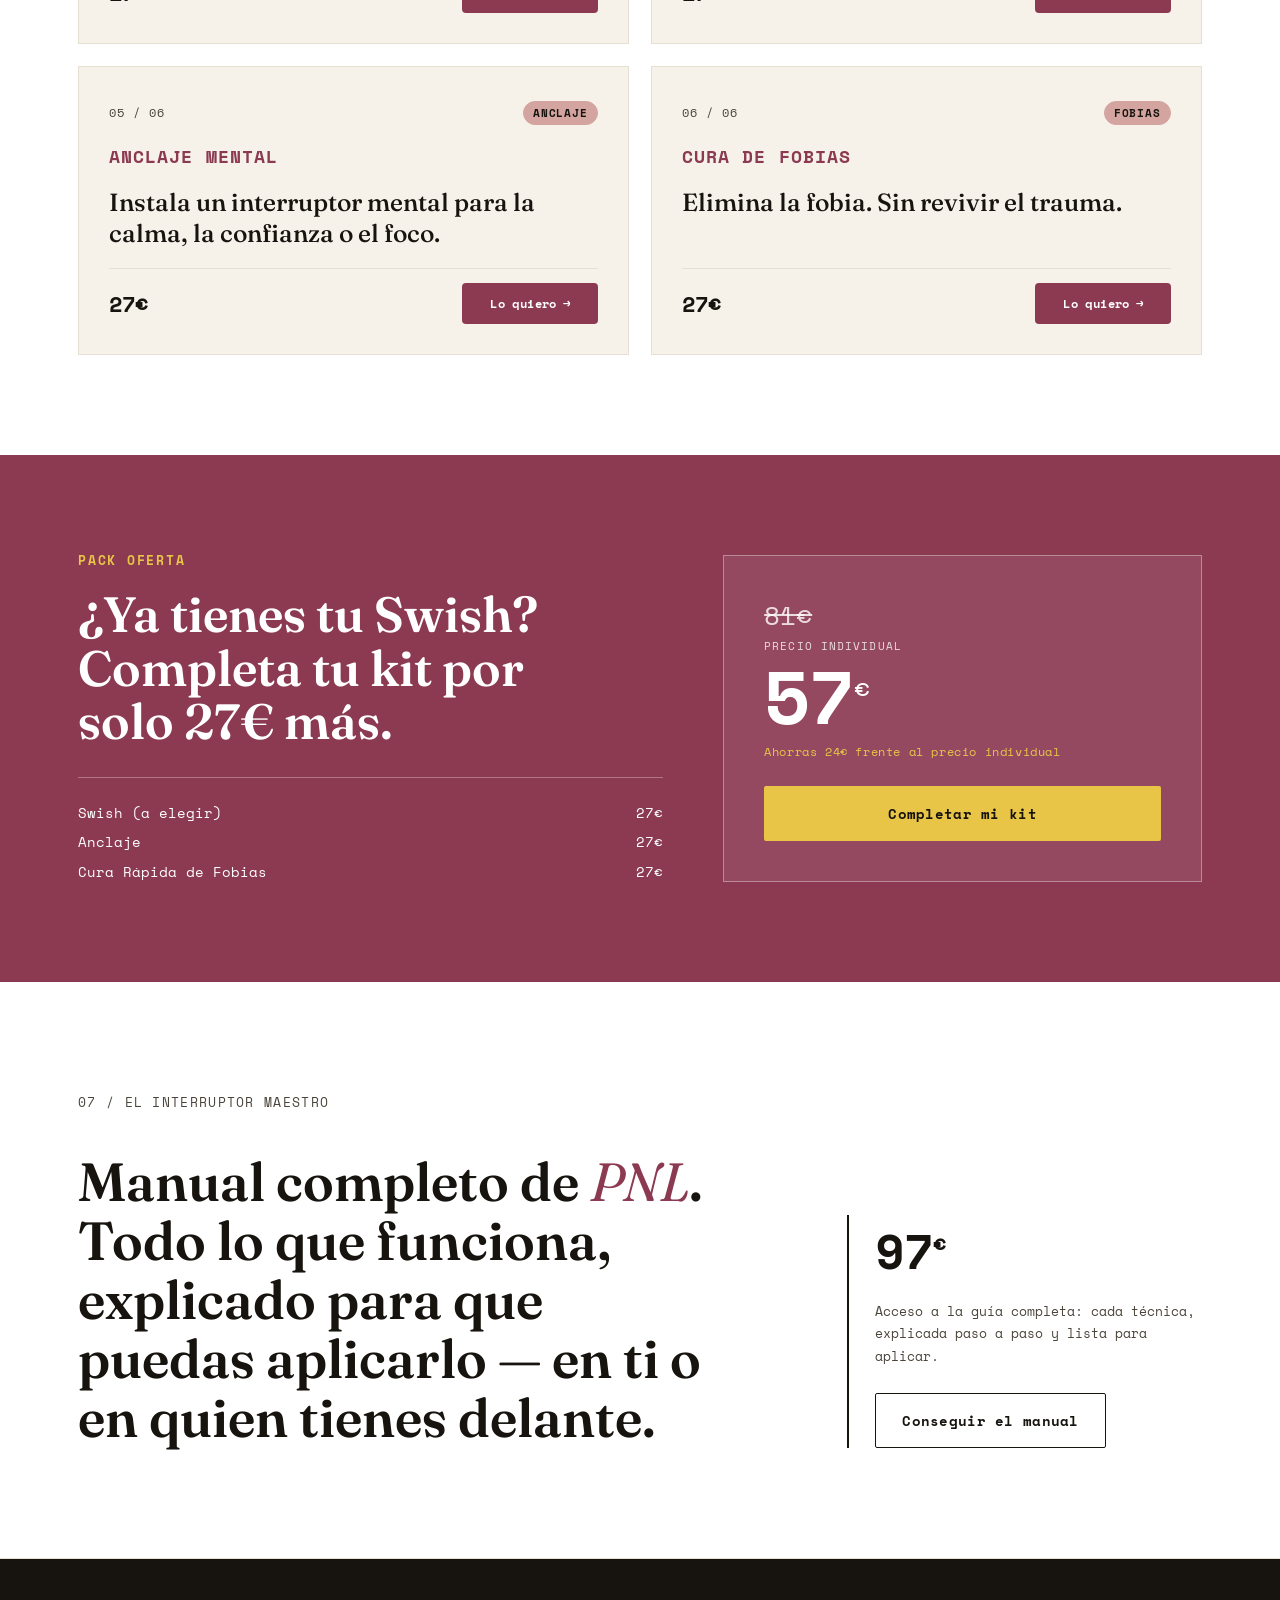
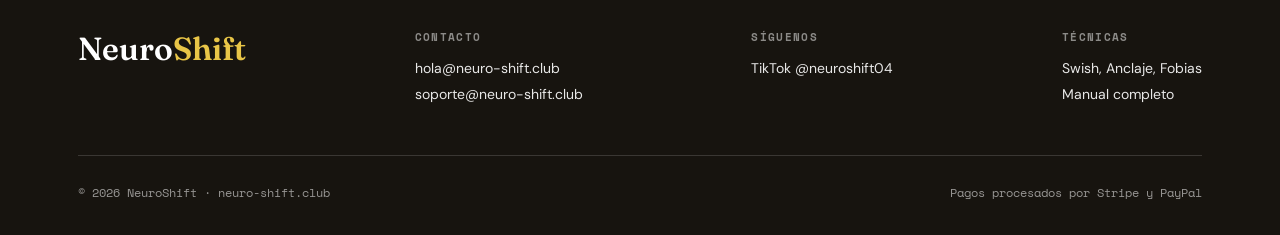
==== commit ea35f591: "Nueva web: diseño editorial, catálogo completo" ====
--- a/index.html
+++ b/index.html
@@ -1,1096 +1,800 @@
-<!DOCTYPE html>
+<!doctype html>
 <html lang="es">
 <head>
-    <meta charset="UTF-8">
-    <meta name="viewport" content="width=device-width, initial-scale=1.0">
-    <title>Neuro-Shift - Elimina hábitos y miedos sin fuerza de voluntad</title>
-    <meta name="description" content="Si la fuerza de voluntad no te funcionó para dejar de fumar, vencer la ansiedad o superar fobias, esto sí. Protocolo probado en 14 días.">
-    
-    <style>
-        @import url('https://fonts.googleapis.com/css2?family=Space+Mono:wght@400;700&family=Crimson+Pro:wght@300;400;600;700&display=swap');
-        
-        :root {
-            --primary: #667eea;
-            --primary-dark: #5568d3;
-            --secondary: #764ba2;
-            --accent: #f093fb;
-            --dark: #1a1a2e;
-            --darker: #0f0f1e;
-            --light: #f8f9ff;
-            --gray: #6b7280;
-            --gray-light: #9ca3af;
-            --success: #10b981;
-            --warning: #f59e0b;
-        }
-        
-        * {
-            margin: 0;
-            padding: 0;
-            box-sizing: border-box;
-        }
-        
-        body {
-            font-family: 'Crimson Pro', serif;
-            background: var(--darker);
-            color: var(--light);
-            line-height: 1.6;
-            overflow-x: hidden;
-        }
-        
-        body::before {
-            content: '';
-            position: fixed;
-            top: 0;
-            left: 0;
-            width: 100%;
-            height: 100%;
-            background: linear-gradient(135deg, var(--darker) 0%, var(--dark) 50%, #1a1a3e 100%);
-            z-index: -2;
-        }
-        
-        body::after {
-            content: '';
-            position: fixed;
-            top: -50%;
-            left: -50%;
-            width: 200%;
-            height: 200%;
-            background: radial-gradient(circle, rgba(102, 126, 234, 0.1) 0%, transparent 50%);
-            animation: pulse 20s ease-in-out infinite;
-            z-index: -1;
-        }
-        
-        @keyframes pulse {
-            0%, 100% { transform: scale(1) rotate(0deg); }
-            50% { transform: scale(1.1) rotate(10deg); }
-        }
-        
-        h1, h2, h3, h4, h5 {
-            font-family: 'Space Mono', monospace;
-            font-weight: 700;
-            letter-spacing: -0.02em;
-        }
-        
-        nav {
-            position: fixed;
-            top: 0;
-            width: 100%;
-            background: rgba(15, 15, 30, 0.95);
-            backdrop-filter: blur(10px);
-            z-index: 1000;
-            padding: 1.5rem 2rem;
-            border-bottom: 1px solid rgba(102, 126, 234, 0.2);
-        }
-        
-        .nav-content {
-            max-width: 1200px;
-            margin: 0 auto;
-            display: flex;
-            justify-content: space-between;
-            align-items: center;
-        }
-        
-        .logo {
-            font-family: 'Space Mono', monospace;
-            font-size: 1.5rem;
-            font-weight: 700;
-            background: linear-gradient(135deg, var(--primary), var(--accent));
-            -webkit-background-clip: text;
-            -webkit-text-fill-color: transparent;
-            background-clip: text;
-        }
-        
-        .nav-cta {
-            background: linear-gradient(135deg, var(--primary), var(--secondary));
-            color: white;
-            padding: 0.75rem 1.5rem;
-            border-radius: 8px;
-            text-decoration: none;
-            font-weight: 600;
-            transition: all 0.3s ease;
-            font-family: 'Space Mono', monospace;
-            font-size: 0.9rem;
-        }
-        
-        .nav-cta:hover {
-            transform: translateY(-2px);
-            box-shadow: 0 10px 30px rgba(102, 126, 234, 0.3);
-        }
-        
-        .hero {
-            min-height: 90vh;
-            display: flex;
-            align-items: center;
-            justify-content: center;
-            padding: 8rem 2rem 3rem;
-            position: relative;
-        }
-        
-        .hero-content {
-            max-width: 900px;
-            text-align: center;
-            animation: fadeInUp 1s ease-out;
-        }
-        
-        @keyframes fadeInUp {
-            from { opacity: 0; transform: translateY(30px); }
-            to { opacity: 1; transform: translateY(0); }
-        }
-        
-        .hero-badge {
-            display: inline-block;
-            background: rgba(102, 126, 234, 0.15);
-            border: 1px solid var(--primary);
-            color: var(--primary);
-            padding: 0.5rem 1rem;
-            border-radius: 50px;
-            font-family: 'Space Mono', monospace;
-            font-size: 0.85rem;
-            margin-bottom: 2rem;
-            animation: fadeInUp 1s ease-out 0.2s both;
-        }
-        
-        .hero h1 {
-            font-size: clamp(2.5rem, 6vw, 4.5rem);
-            line-height: 1.1;
-            margin-bottom: 1.5rem;
-            color: var(--light);
-            animation: fadeInUp 1s ease-out 0.4s both;
-        }
-        
-        .hero h1 .emphasis {
-            background: linear-gradient(135deg, var(--accent), var(--primary));
-            -webkit-background-clip: text;
-            -webkit-text-fill-color: transparent;
-            background-clip: text;
-        }
-        
-        .hero-subtitle {
-            font-size: clamp(1.2rem, 2.5vw, 1.6rem);
-            color: var(--gray);
-            margin-bottom: 2rem;
-            animation: fadeInUp 1s ease-out 0.6s both;
-            line-height: 1.5;
-        }
-        
-        .hero-proof {
-            font-size: 1.1rem;
-            color: var(--success);
-            margin-bottom: 3rem;
-            animation: fadeInUp 1s ease-out 0.7s both;
-            font-weight: 600;
-        }
-        
-        .hero-cta {
-            display: flex;
-            flex-direction: column;
-            align-items: center;
-            gap: 0.5rem;
-            justify-content: center;
-            animation: fadeInUp 1s ease-out 0.8s both;
-        }
-
-        /* --- NUEVOS ESTILOS DEL HERO AÑADIDOS AQUÍ --- */
-        .hero-bullets {
-            list-style: none;
-            padding: 0;
-            margin: 0 auto 2.5rem;
-            max-width: 550px;
-            text-align: left;
-        }
-
-        .hero-bullets li {
-            margin-bottom: 0.8rem;
-            font-size: 1.15rem;
-            display: flex;
-            align-items: flex-start;
-            gap: 10px;
-            animation: fadeInUp 1s ease-out 0.7s both;
-        }
-
-        .btn-large {
-            padding: 1.2rem 2.5rem;
-            font-size: 1.2rem;
-            width: 100%;
-            max-width: 450px;
-            text-align: center;
-        }
-
-        .cta-microcopy {
-            display: block;
-            margin-top: 0.5rem;
-            font-size: 0.95rem;
-            color: var(--gray-light);
-            animation: fadeInUp 1s ease-out 0.8s both;
-        }
-
-        .hero-trial-box {
-            margin-top: 3.5rem;
-            padding-top: 2rem;
-            border-top: 1px solid rgba(102, 126, 234, 0.2);
-            animation: fadeInUp 1s ease-out 0.9s both;
-        }
-
-        .hero-trial-box p {
-            font-size: 1rem;
-            color: var(--gray-light);
-            margin-bottom: 0.5rem;
-        }
-
-        .link-secondary {
-            color: var(--primary);
-            text-decoration: underline;
-            font-weight: 600;
-            transition: color 0.3s ease;
-            font-size: 1.1rem;
-        }
-
-        .link-secondary:hover {
-            color: var(--accent);
-        }
-        /* ------------------------------------------- */
-        
-        .btn {
-            padding: 1rem 2rem;
-            border-radius: 12px;
-            font-size: 1.1rem;
-            font-weight: 600;
-            text-decoration: none;
-            transition: all 0.3s ease;
-            cursor: pointer;
-            border: none;
-            font-family: 'Space Mono', monospace;
-            display: inline-block;
-        }
-        
-        .btn-primary {
-            background: linear-gradient(135deg, var(--primary), var(--secondary));
-            color: white;
-            box-shadow: 0 10px 30px rgba(102, 126, 234, 0.3);
-        }
-        
-        .btn-primary:hover {
-            transform: translateY(-3px);
-            box-shadow: 0 15px 40px rgba(102, 126, 234, 0.4);
-        }
-        
-        .btn-secondary {
-            background: rgba(102, 126, 234, 0.1);
-            color: var(--light);
-            border: 2px solid var(--primary);
-        }
-        
-        .btn-secondary:hover {
-            background: rgba(102, 126, 234, 0.2);
-            transform: translateY(-3px);
-        }
-        
-        .container {
-            max-width: 1200px;
-            margin: 0 auto;
-            padding: 0 2rem;
-        }
-        
-        section {
-            padding: 6rem 0;
-        }
-        
-        .section-title {
-            font-size: clamp(2rem, 4vw, 3rem);
-            text-align: center;
-            margin-bottom: 1.5rem;
-            color: var(--light);
-        }
-        
-        .section-subtitle {
-            text-align: center;
-            max-width: 700px;
-            margin: 0 auto 3rem;
-            color: var(--gray);
-            font-size: 1.2rem;
-            line-height: 1.7;
-        }
-        
-        .lead-magnet-first {
-            background: rgba(102, 126, 234, 0.05);
-            border-top: 1px solid rgba(102, 126, 234, 0.2);
-            border-bottom: 1px solid rgba(102, 126, 234, 0.2);
-            padding: 5rem 2rem;
-        }
-        
-        .lead-box {
-            max-width: 700px;
-            margin: 0 auto;
-            background: linear-gradient(135deg, rgba(102, 126, 234, 0.1), rgba(118, 75, 162, 0.1));
-            border: 2px solid var(--primary);
-            border-radius: 20px;
-            padding: 3rem;
-            text-align: center;
-        }
-        
-        .lead-icon {
-            width: 80px;
-            height: 80px;
-            margin: 0 auto 1.5rem;
-        }
-        
-        .lead-box h3 {
-            font-size: 2rem;
-            margin-bottom: 1rem;
-            color: var(--accent);
-        }
-        
-        .lead-box p {
-            color: var(--gray);
-            margin-bottom: 2rem;
-            font-size: 1.1rem;
-            line-height: 1.7;
-        }
-        
-        .form-note {
-            font-size: 0.9rem;
-            color: var(--gray-light);
-            margin-top: 1rem;
-            text-align: center;
-        }
-        
-        .problem {
-            background: rgba(26, 26, 46, 0.5);
-        }
-        
-        .problem-grid {
-            display: grid;
-            grid-template-columns: repeat(auto-fit, minmax(300px, 1fr));
-            gap: 2rem;
-            margin-top: 3rem;
-        }
-        
-        .problem-card {
-            background: rgba(26, 26, 46, 0.8);
-            border: 1px solid rgba(102, 126, 234, 0.2);
-            border-radius: 16px;
-            padding: 2.5rem;
-            transition: all 0.3s ease;
-        }
-        
-        .problem-card:hover {
-            transform: translateY(-5px);
-            border-color: var(--primary);
-            box-shadow: 0 20px 40px rgba(102, 126, 234, 0.2);
-        }
-        
-        .problem-icon {
-            width: 64px;
-            height: 64px;
-            margin-bottom: 1.5rem;
-        }
-        
-        .problem-card h3 {
-            font-size: 1.4rem;
-            margin-bottom: 1rem;
-            color: var(--accent);
-        }
-        
-        .problem-card p {
-            color: var(--gray);
-            line-height: 1.7;
-        }
-        
-        .featured-product {
-            max-width: 800px;
-            margin: 0 auto;
-            background: linear-gradient(135deg, rgba(102, 126, 234, 0.1), rgba(118, 75, 162, 0.1));
-            border: 3px solid var(--primary);
-            border-radius: 24px;
-            padding: 3rem;
-            position: relative;
-            box-shadow: 0 25px 50px rgba(102, 126, 234, 0.3);
-        }
-        
-        .featured-badge {
-            position: absolute;
-            top: -15px;
-            left: 50%;
-            transform: translateX(-50%);
-            background: linear-gradient(135deg, var(--success), #059669);
-            color: white;
-            padding: 0.5rem 1.5rem;
-            border-radius: 50px;
-            font-size: 0.9rem;
-            font-weight: 700;
-            font-family: 'Space Mono', monospace;
-        }
-        
-        .product-icon {
-            width: 80px;
-            height: 80px;
-            margin: 0 auto 1.5rem;
-            display: block;
-        }
-        
-        .featured-product h3 {
-            font-size: 2rem;
-            margin-bottom: 1rem;
-            color: var(--light);
-            text-align: center;
-        }
-        
-        .featured-product > p {
-            color: var(--gray);
-            margin-bottom: 2rem;
-            line-height: 1.7;
-            text-align: center;
-            font-size: 1.1rem;
-        }
-        
-        .product-features {
-            list-style: none;
-            margin-bottom: 2rem;
-        }
-        
-        .product-features li {
-            padding: 0.75rem 0;
-            color: var(--light);
-            display: flex;
-            align-items: flex-start;
-            gap: 0.75rem;
-            font-size: 1.05rem;
-        }
-        
-        .product-features li::before {
-            content: '✓';
-            color: var(--success);
-            font-weight: bold;
-            font-size: 1.3rem;
-            flex-shrink: 0;
-        }
-        
-        .product-price {
-            text-align: center;
-            margin: 2rem 0;
-        }
-        
-        .price-amount {
-            font-size: 3.5rem;
-            font-weight: 700;
-            font-family: 'Space Mono', monospace;
-            color: var(--accent);
-            display: block;
-            line-height: 1;
-        }
-        
-        .price-period {
-            color: var(--gray);
-            font-size: 1rem;
-            margin-top: 0.5rem;
-            display: block;
-        }
-        
-        .payment-buttons {
-            display: flex;
-            gap: 1rem;
-            margin-top: 2rem;
-        }
-        
-        .payment-buttons .btn {
-            flex: 1;
-            text-align: center;
-        }
-        
-        .payment-note {
-            text-align: center;
-            margin-top: 1rem;
-            font-size: 0.9rem;
-            color: var(--gray-light);
-        }
-        
-        .coming-soon {
-            padding: 6rem 2rem;
-            background: rgba(26, 26, 46, 0.3);
-        }
-        
-        .coming-soon-grid {
-            display: grid;
-            grid-template-columns: repeat(auto-fit, minmax(320px, 1fr));
-            gap: 2rem;
-            margin-top: 3rem;
-            max-width: 900px;
-            margin-left: auto;
-            margin-right: auto;
-        }
-        
-        .coming-soon-card {
-            background: rgba(26, 26, 46, 0.8);
-            border: 2px dashed rgba(102, 126, 234, 0.3);
-            border-radius: 20px;
-            padding: 2.5rem;
-            text-align: center;
-            transition: all 0.3s ease;
-        }
-        
-        .coming-soon-card:hover {
-            border-color: var(--primary);
-            border-style: solid;
-            transform: translateY(-5px);
-        }
-        
-        .coming-soon-badge {
-            display: inline-block;
-            background: rgba(245, 158, 11, 0.2);
-            border: 1px solid var(--warning);
-            color: var(--warning);
-            padding: 0.5rem 1rem;
-            border-radius: 50px;
-            font-size: 0.85rem;
-            font-family: 'Space Mono', monospace;
-            margin-bottom: 1.5rem;
-        }
-        
-        .coming-soon-card h3 {
-            font-size: 1.6rem;
-            margin-bottom: 1rem;
-            color: var(--light);
-        }
-        
-        .coming-soon-card p {
-            color: var(--gray);
-            margin-bottom: 2rem;
-            line-height: 1.6;
-        }
-        
-        .authority {
-            padding: 4rem 2rem;
-            text-align: center;
-        }
-        
-        .authority-box {
-            max-width: 800px;
-            margin: 0 auto;
-            background: rgba(102, 126, 234, 0.05);
-            border: 1px solid rgba(102, 126, 234, 0.2);
-            border-radius: 16px;
-            padding: 2.5rem;
-        }
-        
-        .authority-box p {
-            color: var(--gray);
-            font-size: 1.1rem;
-            line-height: 1.7;
-            margin-bottom: 1.5rem;
-        }
-        
-        .authority-badge {
-            display: inline-block;
-            padding: 0.75rem 1.5rem;
-            background: rgba(102, 126, 234, 0.1);
-            border: 1px solid var(--primary);
-            border-radius: 8px;
-            font-size: 0.9rem;
-            color: var(--accent);
-            font-family: 'Space Mono', monospace;
-        }
-        
-        footer {
-            padding: 3rem 2rem;
-            text-align: center;
-            border-top: 1px solid rgba(102, 126, 234, 0.2);
-        }
-        
-        .footer-logo {
-            font-size: 1.5rem;
-            font-weight: 700;
-            font-family: 'Space Mono', monospace;
-            margin-bottom: 1rem;
-            background: linear-gradient(135deg, var(--primary), var(--accent));
-            -webkit-background-clip: text;
-            -webkit-text-fill-color: transparent;
-            background-clip: text;
-        }
-        
-        .footer-text {
-            color: var(--gray);
-            max-width: 600px;
-            margin: 1rem auto;
-            line-height: 1.6;
-        }
-        
-        .footer-links {
-            display: flex;
-            gap: 2rem;
-            justify-content: center;
-            flex-wrap: wrap;
-            margin: 2rem 0;
-        }
-        
-        .footer-links a {
-            color: var(--gray);
-            text-decoration: none;
-            transition: color 0.3s ease;
-        }
-        
-        .footer-links a:hover {
-            color: var(--primary);
-        }
-        
-        .footer-signature {
-            color: var(--gray-light);
-            font-size: 0.9rem;
-            margin-top: 1.5rem;
-        }
-        
-        .copyright {
-            color: var(--gray-light);
-            font-size: 0.85rem;
-            margin-top: 1rem;
-        }
-
-        /* Kit.com form styles */
-        .formkit-form .formkit-input {
-            background: #ffffff !important;
-            border: 2px solid rgba(102, 126, 234, 0.3) !important;
-            color: #000000 !important;
-            font-size: 1rem !important;
-            padding: 1rem !important;
-            border-radius: 8px !important;
-            font-family: 'Crimson Pro', serif !important;
-        }
-
-        .formkit-form .formkit-input:focus {
-            background: #ffffff !important;
-            border-color: var(--primary) !important;
-            outline: none !important;
-        }
-
-        .formkit-form .formkit-input::placeholder {
-            color: rgba(0, 0, 0, 0.4) !important;
-        }
-
-        .formkit-form .formkit-submit {
-            background: linear-gradient(135deg, var(--primary), var(--secondary)) !important;
-            color: white !important;
-            border: none !important;
-            padding: 1rem 1.5rem !important;
-            border-radius: 8px !important;
-            font-size: 1rem !important;
-            font-weight: 600 !important;
-            cursor: pointer !important;
-            transition: all 0.3s ease !important;
-            font-family: 'Space Mono', monospace !important;
-            white-space: nowrap !important;
-        }
-
-        .formkit-form .formkit-submit:hover {
-            transform: translateY(-2px) !important;
-            box-shadow: 0 10px 30px rgba(102, 126, 234, 0.3) !important;
-        }
-
-        .formkit-powered-by-convertkit-container {
-            display: none !important;
-        }
-
-        .formkit-alert:empty,
-        .formkit-alert-error:empty {
-            display: none !important;
-            height: 0 !important;
-            margin: 0 !important;
-            padding: 0 !important;
-        }
-
-        .formkit-form .formkit-fields {
-            gap: 1rem !important;
-            align-items: center !important;
-        }
-
-        /* Responsive */
-        @media (max-width: 768px) {
-            .hero {
-                padding: 6rem 1rem 3rem;
-            }
-            
-            .payment-buttons {
-                flex-direction: column;
-            }
-            
-            .nav-content {
-                flex-direction: column;
-                gap: 1rem;
-            }
-            
-            .featured-product {
-                padding: 2rem;
-            }
-            
-            .lead-box {
-                padding: 2rem;
-            }
-            
-            section {
-                padding: 4rem 0;
-            }
-
-            .formkit-form .formkit-fields {
-                flex-direction: column !important;
-            }
-
-            .formkit-form .formkit-submit {
-                width: 100% !important;
-            }
-
-            .hero-bullets {
-                padding-left: 1rem;
-            }
-        }
-        
-        .reveal {
-            opacity: 0;
-            transform: translateY(30px);
-            transition: all 0.6s ease;
-        }
-        
-        .reveal.active {
-            opacity: 1;
-            transform: translateY(0);
-        }
-    </style>
+<meta charset="UTF-8">
+<meta name="viewport" content="width=device-width, initial-scale=1.0">
+<title>NeuroShift — PNL aplicada para cambiar patrones mentales</title>
+<meta name="description" content="Técnicas de Programación Neurolingüística en formato directo: Swish, Anclaje y Cura Rápida de Fobias. Descarga instantánea, sin terapia larga.">
+<link rel="preconnect" href="https://fonts.googleapis.com">
+<link rel="preconnect" href="https://fonts.gstatic.com" crossorigin>
+<link href="https://fonts.googleapis.com/css2?family=Fraunces:opsz,wght@9..144,300;9..144,400;9..144,500;9..144,600;9..144,700;9..144,900&family=Space+Mono:wght@400;700&family=DM+Sans:wght@400;500;700&display=swap" rel="stylesheet">
+<style>
+  :root{
+    --ink:#17140F;
+    --ink-soft:#4A443A;
+    --paper:#FFFFFF;
+    --paper-soft:#F6F2EA;
+    --rust:#8B3A52;
+    --rust-dark:#6B2A3E;
+    --lime:#E8C547;
+    --rose:#D4A5A0;
+    --line:#E6E0D2;
+    --maxw:1180px;
+  }
+
+  *{box-sizing:border-box; margin:0; padding:0;}
+
+  html{scroll-behavior:smooth;}
+
+  @media (prefers-reduced-motion: reduce){
+    html{scroll-behavior:auto;}
+    *{animation-duration:0.001ms !important; transition-duration:0.001ms !important;}
+  }
+
+  body{
+    background:var(--paper);
+    color:var(--ink);
+    font-family:'Fraunces', Georgia, serif;
+    -webkit-font-smoothing:antialiased;
+    overflow-x:hidden;
+  }
+
+  .mono{
+    font-family:'Space Mono', 'Courier New', monospace;
+  }
+
+  .wrap{
+    max-width:var(--maxw);
+    margin:0 auto;
+    padding:0 28px;
+  }
+
+  a{color:inherit; text-decoration:none;}
+
+  img{max-width:100%; display:block;}
+
+  /* ---------- reveal ---------- */
+  .reveal{
+    opacity:0;
+    transform:translateY(24px);
+    transition:opacity .7s cubic-bezier(.16,.84,.44,1), transform .7s cubic-bezier(.16,.84,.44,1);
+  }
+  .reveal.is-visible{
+    opacity:1;
+    transform:translateY(0);
+  }
+
+  /* ---------- header ---------- */
+  header{
+    position:sticky;
+    top:0;
+    z-index:50;
+    background:rgba(255,255,255,.92);
+    backdrop-filter:blur(6px);
+    border-bottom:1px solid var(--line);
+  }
+  .nav{
+    display:flex;
+    align-items:center;
+    justify-content:space-between;
+    padding:18px 28px;
+    max-width:var(--maxw);
+    margin:0 auto;
+  }
+  .logo{
+    font-family:'Space Mono', monospace;
+    font-weight:700;
+    font-size:15px;
+    letter-spacing:.06em;
+    display:flex;
+    align-items:center;
+    gap:8px;
+  }
+  .logo .dot{
+    width:9px; height:9px;
+    background:var(--rust);
+    border-radius:50%;
+    display:inline-block;
+    box-shadow:0 0 0 3px rgba(196,69,31,.15);
+  }
+  nav.links{
+    display:flex;
+    gap:28px;
+    font-family:'Space Mono', monospace;
+    font-size:13px;
+    letter-spacing:.03em;
+  }
+  nav.links a{
+    opacity:.75;
+    transition:opacity .2s ease;
+    border-bottom:1px solid transparent;
+    padding-bottom:2px;
+  }
+  nav.links a:hover{opacity:1; border-color:var(--rust);}
+  .nav-cta{
+    font-family:'Space Mono', monospace;
+    font-size:12px;
+    font-weight:700;
+    letter-spacing:.04em;
+    background:var(--ink);
+    color:var(--paper);
+    padding:10px 18px;
+    border-radius:2px;
+    white-space:nowrap;
+  }
+  .nav-cta:hover{background:var(--rust);}
+  @media (max-width:720px){
+    nav.links{display:none;}
+  }
+
+  /* ---------- buttons ---------- */
+  .btn{
+    display:inline-flex;
+    align-items:center;
+    gap:10px;
+    font-family:'Space Mono', monospace;
+    font-weight:700;
+    font-size:14px;
+    letter-spacing:.02em;
+    padding:16px 26px;
+    border-radius:2px;
+    cursor:pointer;
+    border:1px solid transparent;
+    transition:transform .25s cubic-bezier(.34,1.56,.64,1), background .2s ease, color .2s ease, border-color .2s ease;
+  }
+  .btn:hover{transform:translateY(-3px);}
+  .btn-primary{
+    background:var(--ink);
+    color:var(--paper);
+  }
+  .btn-primary:hover{background:var(--rust);}
+  .btn-outline{
+    background:transparent;
+    color:var(--ink);
+    border-color:var(--ink);
+  }
+  .btn-outline:hover{background:var(--ink); color:var(--paper);}
+  .btn-lime{
+    background:var(--lime);
+    color:var(--ink);
+  }
+  .btn-lime:hover{background:var(--paper); }
+  .btn-ghost-light{
+    background:transparent;
+    color:var(--paper);
+    border-color:rgba(255,255,255,.5);
+  }
+  .btn-ghost-light:hover{background:var(--paper); color:var(--rust-dark); border-color:var(--paper);}
+
+  /* ---------- kicker ---------- */
+  .kicker{
+    font-family:'Space Mono', monospace;
+    font-size:12.5px;
+    font-weight:700;
+    letter-spacing:.14em;
+    text-transform:uppercase;
+    color:var(--rust);
+    display:flex;
+    align-items:center;
+    gap:10px;
+    margin-bottom:18px;
+  }
+  .kicker::before{
+    content:"";
+    width:26px; height:1px;
+    background:var(--rust);
+  }
+
+  /* ---------- hero ---------- */
+  .hero{
+    position:relative;
+    padding:96px 0 88px;
+    border-bottom:1px solid var(--line);
+    overflow:hidden;
+  }
+  .hero-grid{
+    display:grid;
+    grid-template-columns:repeat(12,1fr);
+    gap:20px;
+    align-items:start;
+  }
+  .hero-copy{
+    grid-column:1 / span 8;
+  }
+  h1.hero-title{
+    font-size:clamp(2.6rem, 6vw, 5.2rem);
+    font-weight:600;
+    line-height:0.98;
+    letter-spacing:-.01em;
+  }
+  h1.hero-title em{
+    font-style:italic;
+    font-weight:400;
+    color:var(--rust);
+  }
+  .hero-sub{
+    font-family:'Space Mono', monospace;
+    font-size:16px;
+    line-height:1.65;
+    color:var(--ink-soft);
+    max-width:46ch;
+    margin-top:26px;
+  }
+  .hero-actions{
+    display:flex;
+    align-items:center;
+    gap:22px;
+    margin-top:38px;
+    flex-wrap:wrap;
+  }
+  .trust-line{
+    font-family:'Space Mono', monospace;
+    font-size:12px;
+    color:var(--ink-soft);
+    letter-spacing:.02em;
+  }
+
+  /* decorative switch graphic */
+  .switch-deco{
+    grid-column:9 / span 4;
+    justify-self:end;
+    margin-top:18px;
+    display:flex;
+    flex-direction:column;
+    align-items:flex-end;
+    gap:14px;
+  }
+  .switch-pill{
+    width:132px;
+    height:64px;
+    border:2px solid var(--ink);
+    border-radius:40px;
+    position:relative;
+    background:var(--paper-soft);
+  }
+  .switch-knob{
+    position:absolute;
+    top:6px; left:6px;
+    width:44px; height:44px;
+    border-radius:50%;
+    background:var(--ink);
+    transition:left 1.1s cubic-bezier(.65,0,.35,1), background 1.1s ease;
+  }
+  .switch-pill.on .switch-knob{
+    left:76px;
+    background:var(--lime);
+    box-shadow:0 0 22px rgba(200,255,77,.7);
+  }
+  .switch-label{
+    font-family:'Space Mono', monospace;
+    font-size:11px;
+    letter-spacing:.12em;
+    color:var(--ink-soft);
+  }
+
+  .hero-bignum{
+    position:absolute;
+    right:-40px;
+    bottom:-90px;
+    font-size:min(38vw, 420px);
+    font-weight:900;
+    color:var(--paper-soft);
+    line-height:1;
+    z-index:-1;
+    user-select:none;
+  }
+
+  @media (max-width:860px){
+    .hero-copy{grid-column:1 / span 12;}
+    .switch-deco{grid-column:1 / span 12; justify-self:start; align-items:flex-start; margin-top:34px;}
+  }
+
+  /* ---------- section headers ---------- */
+  .section{
+    padding:100px 0;
+  }
+  .section-head{
+    display:flex;
+    justify-content:space-between;
+    align-items:flex-end;
+    gap:40px;
+    margin-bottom:56px;
+    flex-wrap:wrap;
+  }
+  .section-title{
+    font-size:clamp(2rem, 3.6vw, 3rem);
+    font-weight:600;
+    letter-spacing:-.01em;
+    max-width:16ch;
+  }
+  .section-note{
+    font-family:'Space Mono', monospace;
+    font-size:13px;
+    color:var(--ink-soft);
+    max-width:32ch;
+    line-height:1.6;
+    text-align:right;
+  }
+  @media (max-width:720px){
+    .section-note{text-align:left;}
+  }
+
+  /* ---------- product grid ---------- */
+  .products{
+    display:grid;
+    grid-template-columns:repeat(2,1fr);
+    gap:22px;
+  }
+  .card{
+    border:1px solid var(--line);
+    background:var(--paper-soft);
+    padding:34px 30px 30px;
+    display:flex;
+    flex-direction:column;
+    gap:18px;
+    min-height:220px;
+    transition:border-color .3s ease, transform .3s cubic-bezier(.34,1.56,.64,1), box-shadow .3s ease;
+  }
+  .card:hover{
+    border-color:var(--ink);
+    transform:translateY(-6px);
+    box-shadow:8px 8px 0 var(--rust);
+  }
+  .card-top{
+    display:flex;
+    justify-content:space-between;
+    align-items:center;
+  }
+  .card-num{
+    font-family:'Space Mono', monospace;
+    font-size:12px;
+    color:var(--ink-soft);
+    letter-spacing:.08em;
+  }
+  .card-tag{
+    font-family:'Space Mono', monospace;
+    font-size:11px;
+    font-weight:700;
+    letter-spacing:.08em;
+    color:var(--ink);
+    background:var(--rose);
+    border:1px solid var(--rose);
+    padding:3px 9px;
+    border-radius:20px;
+  }
+  .card-name{
+    font-family:'Space Mono', monospace;
+    font-size:18px;
+    font-weight:700;
+    letter-spacing:.06em;
+    text-transform:uppercase;
+    color:var(--rust);
+  }
+  .card-title{
+    font-size:clamp(1.3rem, 2vw, 1.55rem);
+    font-weight:500;
+    line-height:1.28;
+    flex-grow:1;
+  }
+  .card-bottom{
+    display:flex;
+    align-items:center;
+    justify-content:space-between;
+    margin-top:auto;
+    padding-top:14px;
+    border-top:1px solid var(--line);
+  }
+  .card-price{
+    font-family:'Space Mono', monospace;
+    font-weight:700;
+    font-size:22px;
+  }
+  .card-cta{
+    font-family:'Space Mono', monospace;
+    font-size:12px;
+    font-weight:700;
+    letter-spacing:.03em;
+    display:inline-flex;
+    align-items:center;
+    gap:6px;
+    background:var(--rust);
+    color:#FFFFFF;
+    padding:12px 28px;
+    border-radius:4px;
+    transition:background .2s ease, transform .25s ease;
+  }
+  .card-cta:hover{background:var(--rust-dark); transform:translateY(-2px);}
+  .card-cta .arrow{transition:transform .25s ease;}
+  .card:hover .card-cta .arrow{transform:translateX(4px);}
+
+  @media (max-width:720px){
+    .products{grid-template-columns:1fr;}
+  }
+
+  /* ---------- pack ---------- */
+  .pack{
+    background:var(--rust);
+    color:var(--paper);
+    padding:96px 0;
+    position:relative;
+    overflow:hidden;
+  }
+  .pack-grid{
+    display:grid;
+    grid-template-columns:1.1fr .9fr;
+    gap:60px;
+    align-items:center;
+  }
+  .pack-kicker{
+    font-family:'Space Mono', monospace;
+    font-size:12.5px;
+    font-weight:700;
+    letter-spacing:.14em;
+    text-transform:uppercase;
+    color:var(--lime);
+    margin-bottom:18px;
+  }
+  .pack-title{
+    font-size:clamp(2rem, 4vw, 3.1rem);
+    font-weight:600;
+    line-height:1.08;
+    max-width:14ch;
+  }
+  .pack-items{
+    font-family:'Space Mono', monospace;
+    font-size:14px;
+    line-height:2.1;
+    margin-top:28px;
+    border-top:1px solid rgba(255,255,255,.3);
+    padding-top:20px;
+  }
+  .pack-items li{list-style:none; display:flex; justify-content:space-between; gap:20px;}
+  .pack-price-box{
+    background:rgba(255,255,255,.08);
+    border:1px solid rgba(255,255,255,.35);
+    padding:40px;
+  }
+  .pack-old{
+    font-family:'Space Mono', monospace;
+    font-size:1.6rem;
+    text-decoration:line-through;
+    color:rgba(255,255,255,.8);
+    display:block;
+  }
+  .pack-old-label{
+    font-family:'Space Mono', monospace;
+    font-size:11px;
+    letter-spacing:.1em;
+    text-transform:uppercase;
+    color:rgba(255,255,255,.8);
+    margin-top:4px;
+  }
+  .pack-new{
+    font-size:clamp(3rem, 6vw, 4.6rem);
+    font-weight:700;
+    line-height:1;
+    margin-top:6px;
+  }
+  .pack-new sup{font-size:1.6rem; font-weight:400;}
+  .pack-save{
+    font-family:'Space Mono', monospace;
+    font-size:12px;
+    letter-spacing:.05em;
+    color:var(--lime);
+    margin-top:10px;
+  }
+  .pack-price-box .btn{margin-top:26px; width:100%; justify-content:center;}
+
+  @media (max-width:860px){
+    .pack-grid{grid-template-columns:1fr;}
+  }
+
+  /* ---------- manual ---------- */
+  .manual{
+    padding:110px 0;
+    border-bottom:1px solid var(--line);
+  }
+  .manual-grid{
+    display:grid;
+    grid-template-columns:repeat(12,1fr);
+    gap:30px;
+    align-items:start;
+  }
+  .manual-num{
+    grid-column:1 / span 12;
+    font-family:'Space Mono', monospace;
+    font-size:13px;
+    color:var(--ink-soft);
+    letter-spacing:.1em;
+    margin-bottom:10px;
+  }
+  .manual-title{
+    grid-column:1 / span 7;
+    font-size:clamp(2.1rem, 4.2vw, 3.4rem);
+    font-weight:600;
+    line-height:1.1;
+  }
+  .manual-title .accent{color:var(--rust); font-style:italic; font-weight:400;}
+  .manual-side{
+    grid-column:9 / span 4;
+    align-self:end;
+    border-left:2px solid var(--ink);
+    padding-left:26px;
+  }
+  .manual-price{
+    font-family:'Space Mono', monospace;
+    font-weight:700;
+    font-size:3rem;
+  }
+  .manual-price sup{font-size:1.4rem;}
+  .manual-side p.mono{
+    font-size:13px;
+    color:var(--ink-soft);
+    line-height:1.7;
+    margin:14px 0 26px;
+  }
+  @media (max-width:860px){
+    .manual-title,.manual-side{grid-column:1 / span 12;}
+    .manual-side{border-left:none; border-top:2px solid var(--ink); padding-left:0; padding-top:24px; margin-top:30px;}
+  }
+
+  /* ---------- footer ---------- */
+  footer{
+    background:var(--ink);
+    color:var(--paper);
+    padding:70px 0 34px;
+  }
+  .footer-grid{
+    display:flex;
+    justify-content:space-between;
+    flex-wrap:wrap;
+    gap:40px;
+    padding-bottom:44px;
+    border-bottom:1px solid rgba(255,255,255,.15);
+  }
+  .footer-brand{
+    font-family:'Fraunces', serif;
+    font-size:2rem;
+    font-weight:600;
+  }
+  .footer-brand span{color:var(--lime);}
+  .footer-col h4{
+    font-family:'Space Mono', monospace;
+    font-size:11px;
+    letter-spacing:.12em;
+    text-transform:uppercase;
+    color:rgba(255,255,255,.5);
+    margin-bottom:14px;
+  }
+  .footer-col a, .footer-col p{
+    display:block;
+    font-family:'DM Sans', sans-serif;
+    font-size:14px;
+    margin-bottom:8px;
+    opacity:.9;
+  }
+  .footer-col a:hover{color:var(--lime);}
+  .footer-bottom{
+    display:flex;
+    justify-content:space-between;
+    flex-wrap:wrap;
+    gap:12px;
+    margin-top:28px;
+    font-family:'Space Mono', monospace;
+    font-size:12px;
+    opacity:.55;
+  }
+</style>
 </head>
 <body>
-    <nav>
-        <div class="nav-content">
-            <div class="logo">NEURO-SHIFT</div>
-            <a href="#producto" class="nav-cta">Ver Producto</a>
-        </div>
+
+<header>
+  <div class="nav">
+    <div class="logo"><span class="dot"></span>NEUROSHIFT</div>
+    <nav class="links">
+      <a href="#productos">Productos</a>
+      <a href="#pack">Pack Oferta</a>
+      <a href="#manual">Manual PNL</a>
     </nav>
-
-    <section class="hero">
-        <div class="hero-content">
-            <div class="hero-badge">Neuro-Programación · Resultados en 14 días</div>
-            
-            <h1>Borra el "nudo en el estómago" y recupera el <span class="emphasis">control de tu mente</span></h1>
-            
-            <p class="hero-subtitle">
-                Si tu ansiedad social aparece en automático, no la puedes frenar con lógica. 
-                Aprende a <strong>instalar una nueva respuesta mental</strong> en solo 10 minutos al día.
-            </p>
-
-            <ul class="hero-bullets">
-                <li><span style="color: var(--success); font-weight: bold;">✓</span> <span><strong>Sin lucha interna:</strong> Reprogramación subconsciente directa.</span></li>
-                <li><span style="color: var(--success); font-weight: bold;">✓</span> <span><strong>Mecanismo Swish:</strong> La técnica de PNL más potente para fobias sociales.</span></li>
-                <li><span style="color: var(--success); font-weight: bold;">✓</span> <span><strong>Resultados reales:</strong> Siente el cambio en tu próxima interacción social.</span></li>
-            </ul>
-
-            <div class="hero-cta">
-                <a href="#producto" class="btn btn-primary btn-large">OBTENER EL PROTOCOLO DE 14 DÍAS</a>
-                <span class="cta-microcopy">Empieza hoy por solo 27€ (Acceso de por vida)</span>
-            </div>
-            
-            <div class="hero-trial-box">
-                <p>¿Quieres una prueba rápida?</p>
-                <a href="#gratis" class="link-secondary">Descarga gratis: "El Interruptor Swish" (PDF de 5 minutos)</a>
-            </div>
-        </div>
-    </section>
-
-    <section class="lead-magnet-first" id="gratis">
-        <div class="container">
-            <h2 class="section-title">Empieza gratis · Sin riesgo</h2>
-            <div class="lead-box">
-                <svg class="lead-icon" viewBox="0 0 200 200" fill="none" xmlns="http://www.w3.org/2000/svg">
-                    <rect x="60" y="80" width="80" height="80" rx="8" stroke="url(#grad1)" stroke-width="4" fill="rgba(102, 126, 234, 0.1)"/>
-                    <path d="M100 60 L100 100 M80 80 L120 80" stroke="url(#grad1)" stroke-width="4" stroke-linecap="round"/>
-                    <circle cx="100" cy="50" r="15" stroke="url(#grad2)" stroke-width="3" fill="rgba(240, 147, 251, 0.2)"/>
-                    <path d="M60 100 L140 100" stroke="url(#grad1)" stroke-width="3"/>
-                    <defs>
-                        <linearGradient id="grad1" x1="0%" y1="0%" x2="100%" y2="100%">
-                            <stop offset="0%" style="stop-color:#667eea;stop-opacity:1" />
-                            <stop offset="100%" style="stop-color:#764ba2;stop-opacity:1" />
-                        </linearGradient>
-                        <linearGradient id="grad2" x1="0%" y1="0%" x2="100%" y2="100%">
-                            <stop offset="0%" style="stop-color:#f093fb;stop-opacity:1" />
-                            <stop offset="100%" style="stop-color:#667eea;stop-opacity:1" />
-                        </linearGradient>
-                    </defs>
-                </svg>
-                
-                <h3>Técnica Express (versión básica)</h3>
-                <p>
-                    PDF gratuito con la técnica Swish fundamental de Richard Bandler. 
-                    Aprende el mechanism en 5 minutos y pruébalo tú mismo.
-                </p>
-
-                <script src="https://f.convertkit.com/ckjs/ck.5.js"></script>
-                <form action="https://app.kit.com/forms/9169770/subscriptions" class="seva-form formkit-form" method="post" data-sv-form="9169770" data-uid="ff6021371a" data-format="inline" data-version="5" data-options="{&quot;settings&quot;:{&quot;after_subscribe&quot;:{&quot;action&quot;:&quot;message&quot;,&quot;success_message&quot;:&quot;✓ ¡Perfecto! Revisa tu email en 2 minutos (mira spam si no aparece)&quot;,&quot;redirect_url&quot;:&quot;&quot;},&quot;analytics&quot;:{&quot;google&quot;:null,&quot;fathom&quot;:null,&quot;facebook&quot;:null,&quot;segment&quot;:null,&quot;pinterest&quot;:null,&quot;sparkloop&quot;:null,&quot;googletagmanager&quot;:null},&quot;modal&quot;:{&quot;trigger&quot;:&quot;timer&quot;,&quot;scroll_percentage&quot;:null,&quot;timer&quot;:5,&quot;devices&quot;:&quot;all&quot;,&quot;show_once_every&quot;:15},&quot;powered_by&quot;:{&quot;show&quot;:true,&quot;url&quot;:&quot;https://kit.com/features/forms?utm_campaign=poweredby&amp;utm_content=form&amp;utm_medium=referral&amp;utm_source=dynamic&quot;},&quot;recaptcha&quot;:{&quot;enabled&quot;:false},&quot;return_visitor&quot;:{&quot;action&quot;:&quot;show&quot;,&quot;custom_content&quot;:&quot;&quot;},&quot;slide_in&quot;:{&quot;display_in&quot;:&quot;bottom_right&quot;,&quot;trigger&quot;:&quot;timer&quot;,&quot;scroll_percentage&quot;:null,&quot;timer&quot;:5,&quot;devices&quot;:&quot;all&quot;,&quot;show_once_every&quot;:15},&quot;sticky_bar&quot;:{&quot;display_in&quot;:&quot;top&quot;,&quot;trigger&quot;:&quot;timer&quot;,&quot;scroll_percentage&quot;:null,&quot;timer&quot;:5,&quot;devices&quot;:&quot;all&quot;,&quot;show_once_every&quot;:15}},&quot;version&quot;:&quot;5&quot;}" min-width="400 500 600 700 800">
-                    <div data-style="clean">
-                        <ul class="formkit-alert formkit-alert-error" data-element="errors" data-group="alert"></ul>
-                        <div data-element="fields" data-stacked="false" class="seva-fields formkit-fields">
-                            <div class="formkit-field">
-                                <input class="formkit-input" name="email_address" aria-label="Email Address" placeholder="tu@email.com" required="" type="email" style="color: rgb(0, 0, 0); border-color: rgb(227, 227, 227); border-radius: 4px; font-weight: 400;">
-                            </div>
-                            <button data-element="submit" class="formkit-submit formkit-submit" style="color: rgb(255, 255, 255); background-color: rgb(22, 119, 190); border-radius: 4px; font-weight: 400;">
-                                <div class="formkit-spinner"><div></div><div></div><div></div></div>
-                                <span>Descargar GRATIS</span>
-                            </button>
-                        </div>
-                    </div>
-                </form>
-                
-                <p class="form-note">
-                    📧 Más contenido exclusivo próximamente en tu email con casos prácticos reales de cómo funciona el Swish en diferentes situaciones
-                </p>
-            </div>
-        </div>
-    </section>
-
-    <section class="problem">
-        <div class="container">
-            <h2 class="section-title">El problema real (que nadie te explica)</h2>
-            <p class="section-subtitle">
-                No es falta de motivación. No eres débil. Tu cerebro creó patrones automáticos 
-                y la fuerza de voluntad pelea CONTRA ellos. Por eso siempre pierdes.
-            </p>
-            
-            <div class="problem-grid">
-                <div class="problem-card reveal">
-                    <svg class="problem-icon" viewBox="0 0 200 200" fill="none" xmlns="http://www.w3.org/2000/svg">
-                        <circle cx="100" cy="100" r="80" stroke="url(#grad1)" stroke-width="3" fill="rgba(102, 126, 234, 0.05)"/>
-                        <rect x="50" y="90" width="100" height="20" rx="10" fill="url(#grad1)" opacity="0.6"/>
-                        <circle cx="150" cy="100" r="15" fill="url(#grad2)"/>
-                        <path d="M70 70 L130 130 M130 70 L70 130" stroke="#f093fb" stroke-width="4" stroke-linecap="round"/>
-                    </svg>
-                    <h3>Fumar no es solo adicción química</h3>
-                    <p>
-                        Es un patrón neurológico asociado a momentos específicos: café, estrés, después de comer. 
-                        Tu cerebro lo ejecuta automáticamente. 0.3 segundos. Más rápido que tu consciencia.
-                    </p>
-                </div>
-                
-                <div class="problem-card reveal">
-                    <svg class="problem-icon" viewBox="0 0 200 200" fill="none" xmlns="http://www.w3.org/2000/svg">
-                        <circle cx="100" cy="80" r="35" stroke="url(#grad1)" stroke-width="3" fill="rgba(102, 126, 234, 0.05)"/>
-                        <path d="M60 115 Q100 130 140 115" stroke="url(#grad1)" stroke-width="3" fill="none"/>
-                        <rect x="130" y="50" width="50" height="35" rx="8" stroke="url(#grad2)" stroke-width="2" fill="rgba(240, 147, 251, 0.1)"/>
-                        <path d="M150 85 L160 95 L150 95 Z" fill="url(#grad2)"/>
-                        <circle cx="85" cy="75" r="4" fill="#667eea"/>
-                        <circle cx="115" cy="75" r="4" fill="#667eea"/>
-                    </svg>
-                    <h3>Ansiedad social no es timidez</h3>
-                    <p>
-                        Tu cerebro aprendió a asociar "hablar en público" = "peligro mortal". 
-                        Aunque sepas que es irracional, la respuesta es automática. No puedes razonar con ella.
-                    </p>
-                </div>
-                
-                <div class="problem-card reveal">
-                    <svg class="problem-icon" viewBox="0 0 200 200" fill="none" xmlns="http://www.w3.org/2000/svg">
-                        <path d="M100 50 L150 100 L100 90 L100 140 L90 150 L90 90 L50 100 Z" stroke="url(#grad1)" stroke-width="3" fill="rgba(102, 126, 234, 0.1)"/>
-                        <circle cx="100" cy="100" r="70" stroke="url(#grad2)" stroke-width="2" stroke-dasharray="5,5" fill="none"/>
-                        <path d="M60 160 Q100 140 140 160" stroke="#f093fb" stroke-width="3" stroke-dasharray="3,3"/>
-                    </svg>
-                    <h3>Fobias no responden a lógica</h3>
-                    <p>
-                        Sabes que el avión es seguro estadísticamente. Pero tu cerebro carga una imagen mental 
-                        intensa que dispara pánico real. Esa imagen puede cambiarse.
-                    </p>
-                </div>
-            </div>
-        </div>
-    </section>
-
-    <section class="products" id="producto">
-        <div class="container">
-            <h2 class="section-title">Protocolo disponible ahora</h2>
-            <p class="section-subtitle">
-                El único protocolo disponible actualmente. Los demás estarán listos próximamente 
-                (déjanos tu email y te avisaremos).
-            </p>
-            
-            <div class="featured-product reveal">
-                <span class="featured-badge">✓ DISPONIBLE AHORA</span>
-                
-                <svg class="product-icon" viewBox="0 0 200 200" fill="none" xmlns="http://www.w3.org/2000/svg">
-                    <path d="M100 40 C70 40 50 60 50 90 C50 95 55 100 60 105 C55 110 50 120 50 130 C50 150 60 160 80 160 L120 160 C140 160 150 150 150 130 C150 120 145 110 140 105 C145 100 150 95 150 90 C150 60 130 40 100 40 Z" 
-                          stroke="url(#grad1)" stroke-width="3" fill="rgba(102, 126, 234, 0.1)"/>
-                    <circle cx="80" cy="85" r="8" fill="url(#grad2)"/>
-                    <circle cx="120" cy="85" r="8" fill="url(#grad2)"/>
-                    <path d="M70 110 C75 120 85 125 100 125 C115 125 125 120 130 110" stroke="url(#grad1)" stroke-width="3" stroke-linecap="round"/>
-                    <path d="M60 70 Q50 60 55 50" stroke="url(#grad2)" stroke-width="2"/>
-                    <path d="M140 70 Q150 60 145 50" stroke="url(#grad2)" stroke-width="2"/>
-                </svg>
-                
-                <h3>Técnica para Ansiedad Social y Hablar en Público</h3>
-                <p>
-                    El protocolo más completo. Combina 3 técnicas: Swish adaptado + Anclaje de calma + Exposición gradual. 
-                    Perfecto si evitas presentaciones, reuniones o situaciones sociales por miedo al juicio.
-                </p>
-                
-                <ul class="product-features">
-                    <li>Protocolo de 3 pasos adaptado específicamente para ansiedad de performance</li>
-                    <li>Técnica de Anclaje para activar calma en el momento (herramienta de emergencia)</li>
-                    <li>Exposición gradual en 14 días (sin trauma, sin forzarte)</li>
-                    <li>Disociación rápida si el pánico intenta volver</li>
-                    <li>Casos específicos: presentaciones, entrevistas, videollamadas, eventos sociales</li>
-                    <li>8 páginas con ejercicios paso a paso, troubleshooting y scripts personalizables</li>
-                </ul>
-                
-                <div class="product-price">
-                    <span class="price-amount">€27</span>
-                    <span class="price-period">pago único · tuyo para siempre</span>
-                </div>
-                
-                <div class="payment-buttons">
-                    <a href="https://buy.stripe.com/aFa00i3XFajhfb16tx6Zy00" class="btn btn-primary">
-                        Pagar con Tarjeta
-                    </a>
-                    <a href="https://www.paypal.com/ncp/payment/35J5EMBSMPWHC" class="btn btn-primary">
-                        Pagar con PayPal
-                    </a>
-                </div>
-                
-                <p class="payment-note">
-                    🔒 Pago 100% seguro · Entrega inmediata por email
-                </p>
-                <p style="text-align: center; margin-top: 0.5rem; font-size: 1rem; color: #d1d5db;">
-                    Aceptamos: VISA · Mastercard · Stripe · PayPal
-                </p>
-            </div>
-        </div>
-    </section>
-
-    <section class="coming-soon">
-        <div class="container">
-            <h2 class="section-title">Próximamente</h2>
-            <p class="section-subtitle">
-                Estos protocolos estarán disponibles en 2-3 semanas. 
-                Déjanos tu email y te avisaremos (+ descuento de lanzamiento exclusivo).
-            </p>
-            
-            <div class="coming-soon-grid">
-                <div class="coming-soon-card reveal">
-                    <span class="coming-soon-badge">⏳ EN DESARROLLO</span>
-                    
-                    <svg class="product-icon" viewBox="0 0 200 200" fill="none" xmlns="http://www.w3.org/2000/svg">
-                        <circle cx="100" cy="100" r="80" stroke="url(#grad1)" stroke-width="3" fill="rgba(102, 126, 234, 0.05)"/>
-                        <rect x="50" y="90" width="100" height="20" rx="10" fill="url(#grad1)" opacity="0.6"/>
-                        <circle cx="150" cy="100" r="15" fill="url(#grad2)"/>
-                        <path d="M70 70 L130 130 M130 70 L70 130" stroke="#f093fb" stroke-width="4" stroke-linecap="round"/>
-                    </svg>
-                    
-                    <h3>Swish para Dejar de Fumar</h3>
-                    <p>
-                        3 sesiones para eliminar disparadores automáticos. 
-                        Sin parches, sin chicles, sin fuerza de voluntad.
-                    </p>
-                    
-                    <script src="https://f.convertkit.com/ckjs/ck.5.js"></script>
-                    <form action="https://app.kit.com/forms/9183335/subscriptions" class="seva-form formkit-form" method="post" data-sv-form="9183335" data-uid="21b65030fd" data-format="inline" data-version="5" data-options="{&quot;settings&quot;:{&quot;after_subscribe&quot;:{&quot;action&quot;:&quot;message&quot;,&quot;success_message&quot;:&quot;✓ Te avisaremos cuando esté listo&quot;,&quot;redirect_url&quot;:&quot;&quot;},&quot;analytics&quot;:{&quot;google&quot;:null,&quot;fathom&quot;:null,&quot;facebook&quot;:null,&quot;segment&quot;:null,&quot;pinterest&quot;:null,&quot;sparkloop&quot;:null,&quot;googletagmanager&quot;:null},&quot;modal&quot;:{&quot;trigger&quot;:&quot;timer&quot;,&quot;scroll_percentage&quot;:null,&quot;timer&quot;:5,&quot;devices&quot;:&quot;all&quot;,&quot;show_once_every&quot;:15},&quot;powered_by&quot;:{&quot;show&quot;:true,&quot;url&quot;:&quot;https://kit.com/features/forms?utm_campaign=poweredby&amp;utm_content=form&amp;utm_medium=referral&amp;utm_source=dynamic&quot;},&quot;recaptcha&quot;:{&quot;enabled&quot;:false},&quot;return_visitor&quot;:{&quot;action&quot;:&quot;show&quot;,&quot;custom_content&quot;:&quot;&quot;},&quot;slide_in&quot;:{&quot;display_in&quot;:&quot;bottom_right&quot;,&quot;trigger&quot;:&quot;timer&quot;,&quot;scroll_percentage&quot;:null,&quot;timer&quot;:5,&quot;devices&quot;:&quot;all&quot;,&quot;show_once_every&quot;:15},&quot;sticky_bar&quot;:{&quot;display_in&quot;:&quot;top&quot;,&quot;trigger&quot;:&quot;timer&quot;,&quot;scroll_percentage&quot;:null,&quot;timer&quot;:5,&quot;devices&quot;:&quot;all&quot;,&quot;show_once_every&quot;:15}},&quot;version&quot;:&quot;5&quot;}" min-width="400 500 600 700 800">
-                        <div data-style="clean">
-                            <ul class="formkit-alert formkit-alert-error" data-element="errors" data-group="alert"></ul>
-                            <div data-element="fields" data-stacked="false" class="seva-fields formkit-fields">
-                                <div class="formkit-field">
-                                    <input class="formkit-input" name="email_address" aria-label="Email Address" placeholder="tu@email.com" required="" type="email" style="color: rgb(0, 0, 0); border-color: rgb(227, 227, 227); border-radius: 4px; font-weight: 400;">
-                                </div>
-                                <button data-element="submit" class="formkit-submit formkit-submit" style="color: rgb(255, 255, 255); background-color: rgb(22, 119, 190); border-radius: 4px; font-weight: 400;">
-                                    <div class="formkit-spinner"><div></div><div></div><div></div></div>
-                                    <span>Avísame</span>
-                                </button>
-                            </div>
-                        </div>
-                    </form>
-                </div>
-                
-                <div class="coming-soon-card reveal">
-                    <span class="coming-soon-badge">⏳ EN DESARROLLO</span>
-                    
-                    <svg class="product-icon" viewBox="0 0 200 200" fill="none" xmlns="http://www.w3.org/2000/svg">
-                        <path d="M100 50 L150 100 L100 90 L100 140 L90 150 L90 90 L50 100 Z" stroke="url(#grad1)" stroke-width="3" fill="rgba(102, 126, 234, 0.1)"/>
-                        <circle cx="100" cy="100" r="70" stroke="url(#grad2)" stroke-width="2" stroke-dasharray="5,5" fill="none"/>
-                        <path d="M60 160 Q100 140 140 160" stroke="#f093fb" stroke-width="3" stroke-dasharray="3,3"/>
-                    </svg>
-                    
-                    <h3>Swish para Fobias</h3>
-                    <p>
-                        Protocolo 3 pasos: Submodalidades + Swish + Exposición. 
-                        Para volar, alturas, arañas, espacios cerrados.
-                    </p>
-                    
-                    <script src="https://f.convertkit.com/ckjs/ck.5.js"></script>
-                    <form action="https://app.kit.com/forms/9183335/subscriptions" class="seva-form formkit-form" method="post" data-sv-form="9183335" data-uid="21b65030fd" data-format="inline" data-version="5" data-options="{&quot;settings&quot;:{&quot;after_subscribe&quot;:{&quot;action&quot;:&quot;message&quot;,&quot;success_message&quot;:&quot;✓ Te avisaremos cuando esté listo&quot;,&quot;redirect_url&quot;:&quot;&quot;},&quot;analytics&quot;:{&quot;google&quot;:null,&quot;fathom&quot;:null,&quot;facebook&quot;:null,&quot;segment&quot;:null,&quot;pinterest&quot;:null,&quot;sparkloop&quot;:null,&quot;googletagmanager&quot;:null},&quot;modal&quot;:{&quot;trigger&quot;:&quot;timer&quot;,&quot;scroll_percentage&quot;:null,&quot;timer&quot;:5,&quot;devices&quot;:&quot;all&quot;,&quot;show_once_every&quot;:15},&quot;powered_by&quot;:{&quot;show&quot;:true,&quot;url&quot;:&quot;https://kit.com/features/forms?utm_campaign=poweredby&amp;utm_content=form&amp;utm_medium=referral&amp;utm_source=dynamic&quot;},&quot;recaptcha&quot;:{&quot;enabled&quot;:false},&quot;return_visitor&quot;:{&quot;action&quot;:&quot;show&quot;,&quot;custom_content&quot;:&quot;&quot;},&quot;slide_in&quot;:{&quot;display_in&quot;:&quot;bottom_right&quot;,&quot;trigger&quot;:&quot;timer&quot;,&quot;scroll_percentage&quot;:null,&quot;timer&quot;:5,&quot;devices&quot;:&quot;all&quot;,&quot;show_once_every&quot;:15},&quot;sticky_bar&quot;:{&quot;display_in&quot;:&quot;top&quot;,&quot;trigger&quot;:&quot;timer&quot;,&quot;scroll_percentage&quot;:null,&quot;timer&quot;:5,&quot;devices&quot;:&quot;all&quot;,&quot;show_once_every&quot;:15}},&quot;version&quot;:&quot;5&quot;}" min-width="400 500 600 700 800">
-                        <div data-style="clean">
-                            <ul class="formkit-alert formkit-alert-error" data-element="errors" data-group="alert"></ul>
-                            <div data-element="fields" data-stacked="false" class="seva-fields formkit-fields">
-                                <div class="formkit-field">
-                                    <input class="formkit-input" name="email_address" aria-label="Email Address" placeholder="tu@email.com" required="" type="email" style="color: rgb(0, 0, 0); border-color: rgb(227, 227, 227); border-radius: 4px; font-weight: 400;">
-                                </div>
-                                <button data-element="submit" class="formkit-submit formkit-submit" style="color: rgb(255, 255, 255); background-color: rgb(22, 119, 190); border-radius: 4px; font-weight: 400;">
-                                    <div class="formkit-spinner"><div></div><div></div><div></div></div>
-                                    <span>Avísame</span>
-                                </button>
-                            </div>
-                        </div>
-                    </form>
-                </div>
-            </div>
-        </div>
-    </section>
-
-    <section class="authority">
-        <div class="container">
-            <div class="authority-box">
-                <p>
-                    Protocolos creados por <strong>practitioner certificado en PNL</strong> con años de aplicación práctica. 
-                    Basados en el trabajo de Richard Bandler (co-creador de PNL) pero adaptados para auto-aplicación.
-                </p>
-                <p style="font-size: 0.95rem; margin-bottom: 1.5rem;">
-                    <strong>Importante:</strong> El Swish funciona mejor con concentración enfocada. 
-                    Para casos complejos o si tienes dificultades de concentración, se recomienda trabajar con un acompañante certificado en PNL.
-                </p>
-                <div class="authority-badge">✓ Certificación oficial · Método probado</div>
-            </div>
-        </div>
-    </section>
-
-    <footer>
-        <div class="container">
-            <div class="footer-logo">NEURO-SHIFT</div>
-            <p class="footer-text">
-                Técnicas de PNL aplicables de forma autónoma. Basadas en el trabajo de Richard Bandler. 
-                Material educativo que no sustituye terapia profesional para casos severos.
-            </p>
-            
-            <div class="footer-links">
-                <a href="mailto:soporte@neuro-shift.club">soporte@neuro-shift.club</a>
-                <a href="privacidad.html">Política de Privacidad</a>
-                <a href="terminos.html">Términos de Uso</a>
-            </div>
-            
-            <p class="footer-signature">— El equipo de Neuro-Shift</p>
-            <p class="copyright">© 2026 Neuro-Shift. Todos los derechos reservados.</p>
-        </div>
-    </footer>
-
-    <script>
-        function reveal() {
-            const reveals = document.querySelectorAll('.reveal');
-            reveals.forEach(element => {
-                const windowHeight = window.innerHeight;
-                const elementTop = element.getBoundingClientRect().top;
-                if (elementTop < windowHeight - 150) {
-                    element.classList.add('active');
-                }
-            });
+    <a href="#productos" class="nav-cta">Ver técnicas</a>
+  </div>
+</header>
+
+<section class="hero">
+  <div class="wrap hero-grid">
+    <div class="hero-copy">
+      <p class="kicker">NeuroShift · PNL aplicada</p>
+      <h1 class="hero-title">Tu mente tiene un <em>interruptor</em>.<br>Aprende a usarlo.</h1>
+      <p class="hero-sub">Técnicas de Programación Neurolingüística explicadas de forma directa y aplicable: sin terapia larga, sin teoría de manual. Descarga instantánea, para usar contigo mismo desde hoy.</p>
+      <div class="hero-actions">
+        <a href="#productos" class="btn btn-primary">Ver técnicas — desde 27€</a>
+        <span class="trust-line">Pago seguro con Stripe / PayPal<br>Entrega automática en tu email</span>
+      </div>
+    </div>
+    <div class="switch-deco">
+      <div class="switch-pill" id="heroSwitch"><div class="switch-knob"></div></div>
+      <span class="switch-label mono">OFF → ON</span>
+    </div>
+  </div>
+  <div class="hero-bignum mono">NS</div>
+</section>
+
+<section class="section" id="productos">
+  <div class="wrap">
+    <div class="section-head reveal">
+      <h2 class="section-title">Seis interruptores. Un patrón menos.</h2>
+      <p class="section-note">Cada técnica ataca un patrón concreto. Elige el tuyo, descárgalo y aplícalo hoy mismo.</p>
+    </div>
+
+    <div class="products">
+
+      <article class="card reveal">
+        <div class="card-top">
+          <span class="card-num mono">01 / 06</span>
+          <span class="card-tag">SWISH</span>
+        </div>
+        <span class="card-name mono">HABLAR EN PÚBLICO</span>
+        <h3 class="card-title">Borra el nudo en el estómago y recupera el control de tu mente</h3>
+        <div class="card-bottom">
+          <span class="card-price">27€</span>
+          <a href="#" class="card-cta">Lo quiero <span class="arrow">→</span></a>
+        </div>
+      </article>
+
+      <article class="card reveal">
+        <div class="card-top">
+          <span class="card-num mono">02 / 06</span>
+          <span class="card-tag">SWISH</span>
+        </div>
+        <span class="card-name mono">DEJAR DE FUMAR</span>
+        <h3 class="card-title">No es fuerza de voluntad lo que te falta. Es el interruptor correcto.</h3>
+        <div class="card-bottom">
+          <span class="card-price">27€</span>
+          <a href="#" class="card-cta">Lo quiero <span class="arrow">→</span></a>
+        </div>
+      </article>
+
+      <article class="card reveal">
+        <div class="card-top">
+          <span class="card-num mono">03 / 06</span>
+          <span class="card-tag">SWISH</span>
+        </div>
+        <span class="card-name mono">MIEDO A VOLAR</span>
+        <h3 class="card-title">Vuela sin miedo. Por fin.</h3>
+        <div class="card-bottom">
+          <span class="card-price">27€</span>
+          <a href="#" class="card-cta">Lo quiero <span class="arrow">→</span></a>
+        </div>
+      </article>
+
+      <article class="card reveal">
+        <div class="card-top">
+          <span class="card-num mono">04 / 06</span>
+          <span class="card-tag">SWISH</span>
+        </div>
+        <span class="card-name mono">ATRACONES</span>
+        <h3 class="card-title">No es hambre. Es un patrón. Rómpelo, sin dieta, sin culpa, sin fuerza de voluntad.</h3>
+        <div class="card-bottom">
+          <span class="card-price">27€</span>
+          <a href="#" class="card-cta">Lo quiero <span class="arrow">→</span></a>
+        </div>
+      </article>
+
+      <article class="card reveal">
+        <div class="card-top">
+          <span class="card-num mono">05 / 06</span>
+          <span class="card-tag">ANCLAJE</span>
+        </div>
+        <span class="card-name mono">ANCLAJE MENTAL</span>
+        <h3 class="card-title">Instala un interruptor mental para la calma, la confianza o el foco.</h3>
+        <div class="card-bottom">
+          <span class="card-price">27€</span>
+          <a href="#" class="card-cta">Lo quiero <span class="arrow">→</span></a>
+        </div>
+      </article>
+
+      <article class="card reveal">
+        <div class="card-top">
+          <span class="card-num mono">06 / 06</span>
+          <span class="card-tag">FOBIAS</span>
+        </div>
+        <span class="card-name mono">CURA DE FOBIAS</span>
+        <h3 class="card-title">Elimina la fobia. Sin revivir el trauma.</h3>
+        <div class="card-bottom">
+          <span class="card-price">27€</span>
+          <a href="#" class="card-cta">Lo quiero <span class="arrow">→</span></a>
+        </div>
+      </article>
+
+    </div>
+  </div>
+</section>
+
+<section class="pack" id="pack">
+  <div class="wrap pack-grid">
+    <div class="reveal">
+      <p class="pack-kicker">Pack Oferta</p>
+      <h2 class="pack-title">¿Ya tienes tu Swish? Completa tu kit por solo 27€ más.</h2>
+      <ul class="pack-items">
+        <li><span>Swish (a elegir)</span><span>27€</span></li>
+        <li><span>Anclaje</span><span>27€</span></li>
+        <li><span>Cura Rápida de Fobias</span><span>27€</span></li>
+      </ul>
+    </div>
+    <div class="pack-price-box reveal">
+      <span class="pack-old mono">81€</span>
+      <span class="pack-old-label">Precio individual</span>
+      <div class="pack-new mono">57<sup>€</sup></div>
+      <p class="pack-save mono">Ahorras 24€ frente al precio individual</p>
+      <a href="#" class="btn btn-lime">Completar mi kit</a>
+    </div>
+  </div>
+</section>
+
+<section class="manual" id="manual">
+  <div class="wrap manual-grid">
+    <span class="manual-num mono">07 / EL INTERRUPTOR MAESTRO</span>
+    <h2 class="manual-title">Manual completo de <span class="accent">PNL</span>. Todo lo que funciona, explicado para que puedas aplicarlo — en ti o en quien tienes delante.</h2>
+    <div class="manual-side reveal">
+      <div class="manual-price mono">97<sup>€</sup></div>
+      <p class="mono">Acceso a la guía completa: cada técnica, explicada paso a paso y lista para aplicar.</p>
+      <a href="#" class="btn btn-outline">Conseguir el manual</a>
+    </div>
+  </div>
+</section>
+
+<footer>
+  <div class="wrap">
+    <div class="footer-grid">
+      <div>
+        <div class="footer-brand">Neuro<span>Shift</span></div>
+      </div>
+      <div class="footer-col">
+        <h4>Contacto</h4>
+        <a href="mailto:hola@neuro-shift.club">hola@neuro-shift.club</a>
+        <a href="mailto:soporte@neuro-shift.club">soporte@neuro-shift.club</a>
+      </div>
+      <div class="footer-col">
+        <h4>Síguenos</h4>
+        <a href="https://www.tiktok.com/@neuroshift04" target="_blank" rel="noopener">TikTok @neuroshift04</a>
+      </div>
+      <div class="footer-col">
+        <h4>Técnicas</h4>
+        <a href="#productos">Swish, Anclaje, Fobias</a>
+        <a href="#manual">Manual completo</a>
+      </div>
+    </div>
+    <div class="footer-bottom">
+      <span>© 2026 NeuroShift · neuro-shift.club</span>
+      <span>Pagos procesados por Stripe y PayPal</span>
+    </div>
+  </div>
+</footer>
+
+<script>
+  // reveal on scroll
+  var reduced = window.matchMedia('(prefers-reduced-motion: reduce)').matches;
+  var items = document.querySelectorAll('.reveal');
+  if (reduced || !('IntersectionObserver' in window)) {
+    items.forEach(function(el){ el.classList.add('is-visible'); });
+  } else {
+    var io = new IntersectionObserver(function(entries){
+      entries.forEach(function(entry, i){
+        if (entry.isIntersecting) {
+          setTimeout(function(){ entry.target.classList.add('is-visible'); }, i * 60);
+          io.unobserve(entry.target);
         }
-        
-        window.addEventListener('scroll', reveal);
-        reveal();
-        
-        document.querySelectorAll('a[href^="#"]').forEach(anchor => {
-            anchor.addEventListener('click', function (e) {
-                e.preventDefault();
-                const target = document.querySelector(this.getAttribute('href'));
-                if (target) {
-                    target.scrollIntoView({ behavior: 'smooth', block: 'start' });
-                }
-            });
-        });
-    </script>
+      });
+    }, { threshold: 0.12 });
+    items.forEach(function(el){ io.observe(el); });
+  }
+
+  // hero switch: flips to ON shortly after load
+  var heroSwitch = document.getElementById('heroSwitch');
+  if (heroSwitch) {
+    setTimeout(function(){ heroSwitch.classList.add('on'); }, reduced ? 0 : 500);
+  }
+</script>
+
 </body>
 </html>
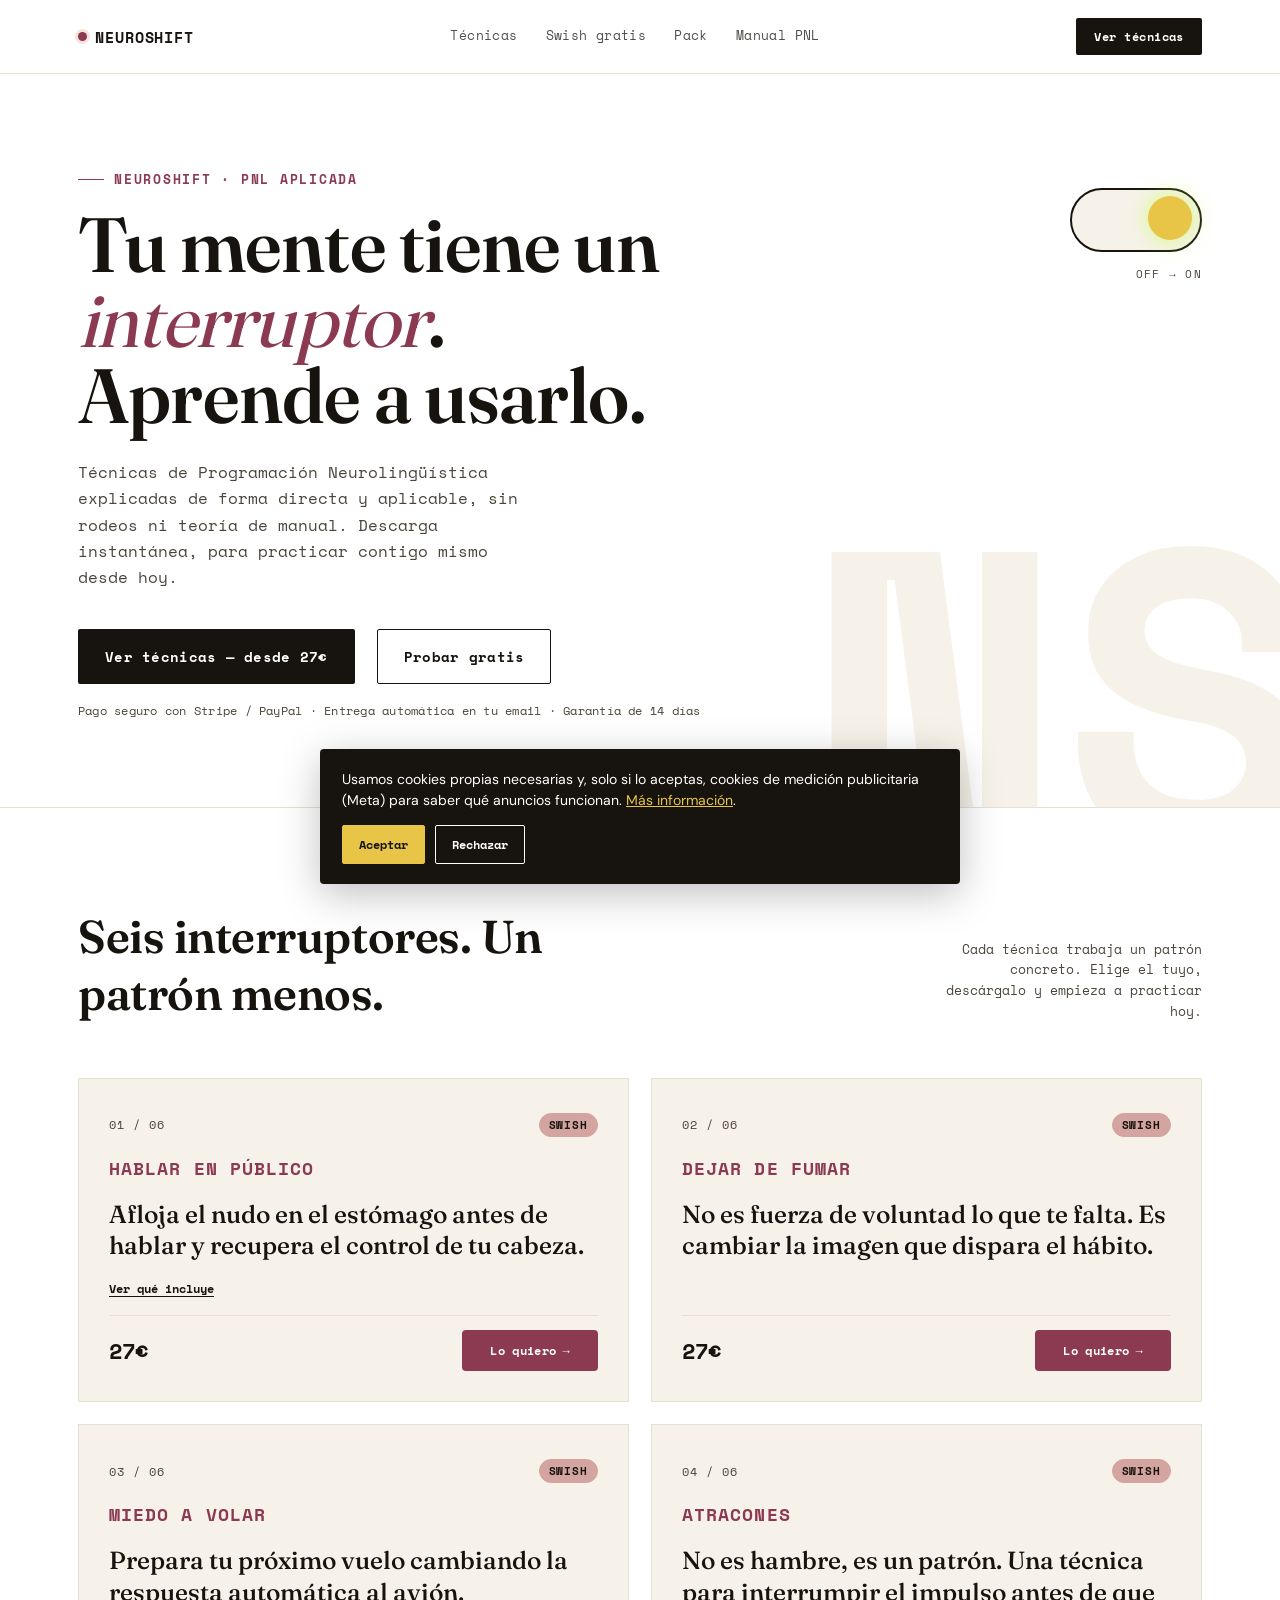
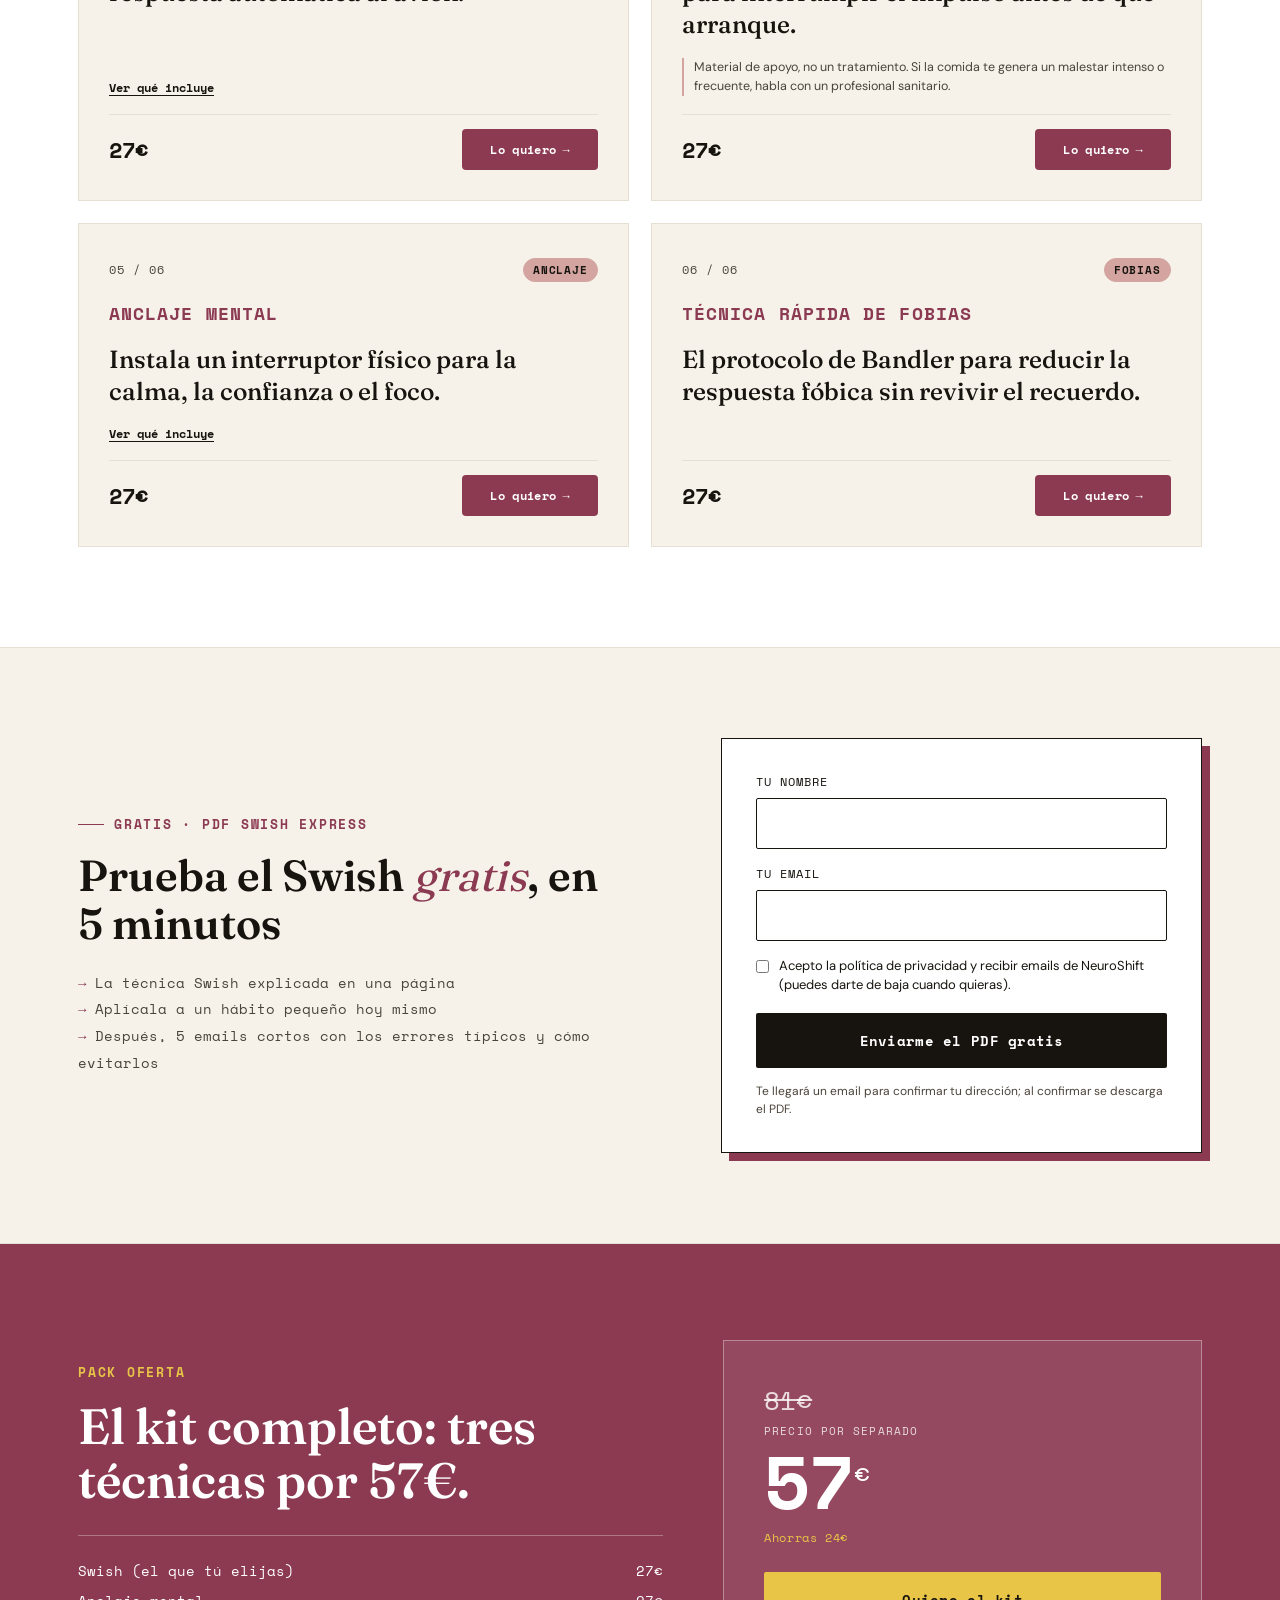
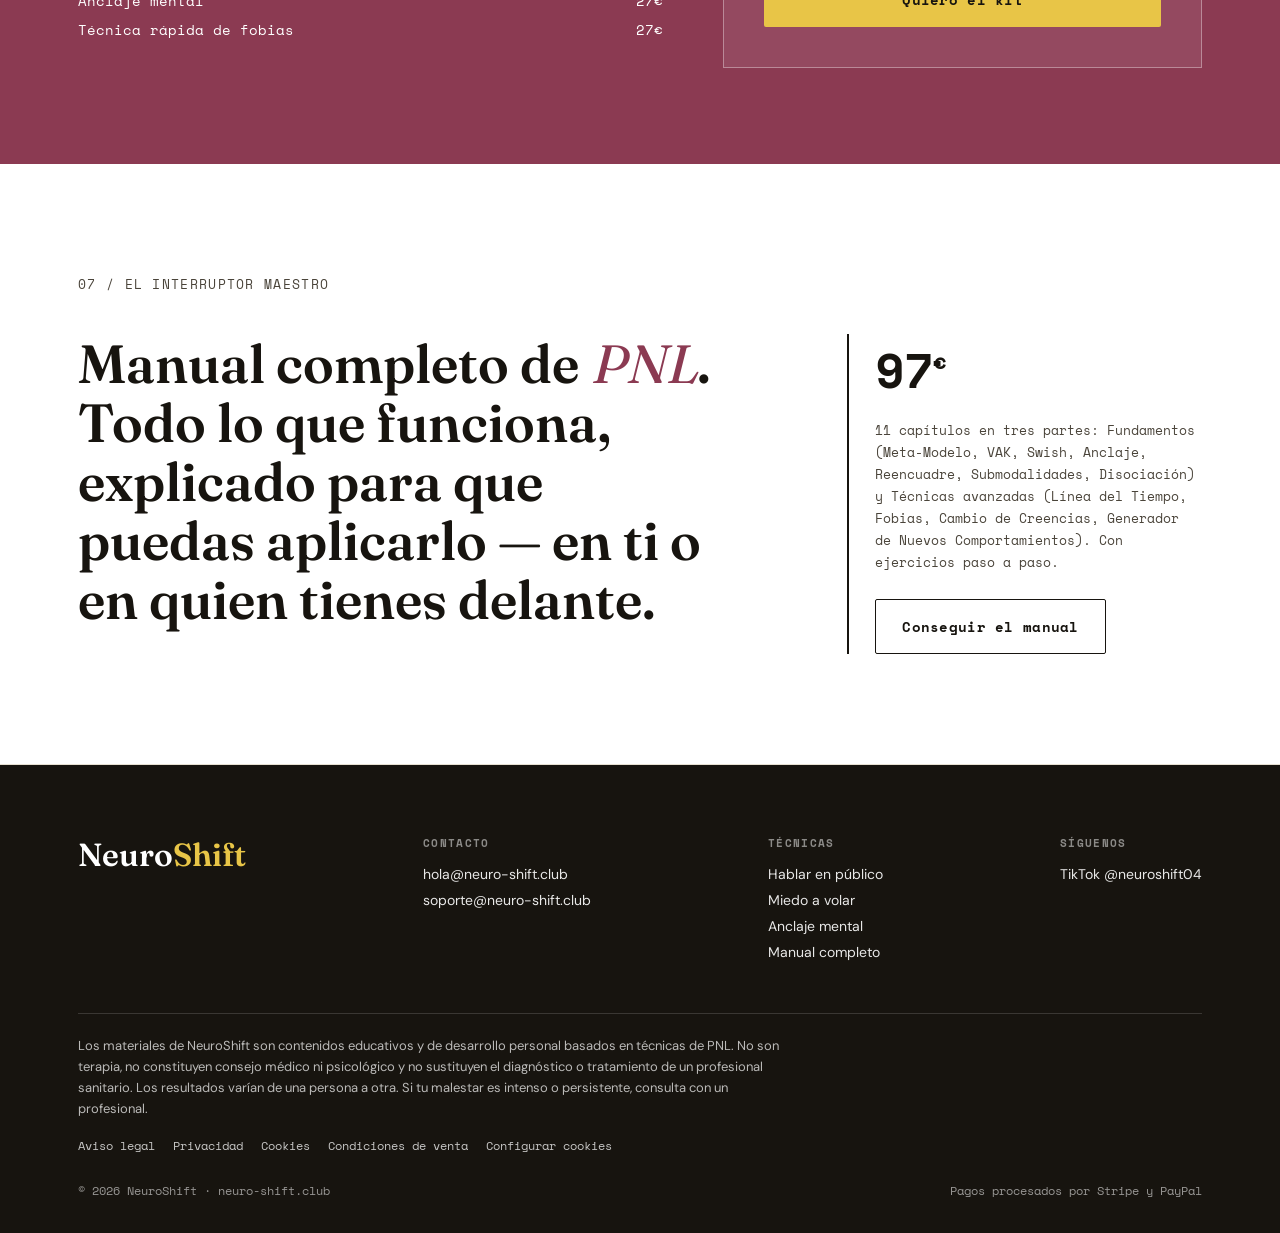
==== commit ef6a0322: "Landings, captación, píxel, cookies y SEO" ====
--- a/index.html
+++ b/index.html
@@ -4,599 +4,31 @@
 <meta charset="UTF-8">
 <meta name="viewport" content="width=device-width, initial-scale=1.0">
 <title>NeuroShift — PNL aplicada para cambiar patrones mentales</title>
-<meta name="description" content="Técnicas de Programación Neurolingüística en formato directo: Swish, Anclaje y Cura Rápida de Fobias. Descarga instantánea, sin terapia larga.">
-<link rel="preconnect" href="https://fonts.googleapis.com">
-<link rel="preconnect" href="https://fonts.gstatic.com" crossorigin>
-<link href="https://fonts.googleapis.com/css2?family=Fraunces:opsz,wght@9..144,300;9..144,400;9..144,500;9..144,600;9..144,700;9..144,900&family=Space+Mono:wght@400;700&family=DM+Sans:wght@400;500;700&display=swap" rel="stylesheet">
+<meta name="description" content="Técnicas de Programación Neurolingüística en formato directo: Swish, Anclaje y técnica rápida de fobias. Descarga instantánea en PDF.">
+<meta property="og:title" content="NeuroShift — PNL aplicada para cambiar patrones mentales">
+<meta property="og:description" content="Técnicas de Programación Neurolingüística en formato directo: Swish, Anclaje y técnica rápida de fobias. Descarga instantánea en PDF.">
+<meta property="og:type" content="website">
+<link rel="preload" href="/fonts/fraunces-latin-300-900-normal.woff2" as="font" type="font/woff2" crossorigin>
 <style>
-  :root{
-    --ink:#17140F;
-    --ink-soft:#4A443A;
-    --paper:#FFFFFF;
-    --paper-soft:#F6F2EA;
-    --rust:#8B3A52;
-    --rust-dark:#6B2A3E;
-    --lime:#E8C547;
-    --rose:#D4A5A0;
-    --line:#E6E0D2;
-    --maxw:1180px;
-  }
-
-  *{box-sizing:border-box; margin:0; padding:0;}
-
-  html{scroll-behavior:smooth;}
-
-  @media (prefers-reduced-motion: reduce){
-    html{scroll-behavior:auto;}
-    *{animation-duration:0.001ms !important; transition-duration:0.001ms !important;}
-  }
-
-  body{
-    background:var(--paper);
-    color:var(--ink);
-    font-family:'Fraunces', Georgia, serif;
-    -webkit-font-smoothing:antialiased;
-    overflow-x:hidden;
-  }
-
-  .mono{
-    font-family:'Space Mono', 'Courier New', monospace;
-  }
-
-  .wrap{
-    max-width:var(--maxw);
-    margin:0 auto;
-    padding:0 28px;
-  }
-
-  a{color:inherit; text-decoration:none;}
-
-  img{max-width:100%; display:block;}
-
-  /* ---------- reveal ---------- */
-  .reveal{
-    opacity:0;
-    transform:translateY(24px);
-    transition:opacity .7s cubic-bezier(.16,.84,.44,1), transform .7s cubic-bezier(.16,.84,.44,1);
-  }
-  .reveal.is-visible{
-    opacity:1;
-    transform:translateY(0);
-  }
-
-  /* ---------- header ---------- */
-  header{
-    position:sticky;
-    top:0;
-    z-index:50;
-    background:rgba(255,255,255,.92);
-    backdrop-filter:blur(6px);
-    border-bottom:1px solid var(--line);
-  }
-  .nav{
-    display:flex;
-    align-items:center;
-    justify-content:space-between;
-    padding:18px 28px;
-    max-width:var(--maxw);
-    margin:0 auto;
-  }
-  .logo{
-    font-family:'Space Mono', monospace;
-    font-weight:700;
-    font-size:15px;
-    letter-spacing:.06em;
-    display:flex;
-    align-items:center;
-    gap:8px;
-  }
-  .logo .dot{
-    width:9px; height:9px;
-    background:var(--rust);
-    border-radius:50%;
-    display:inline-block;
-    box-shadow:0 0 0 3px rgba(196,69,31,.15);
-  }
-  nav.links{
-    display:flex;
-    gap:28px;
-    font-family:'Space Mono', monospace;
-    font-size:13px;
-    letter-spacing:.03em;
-  }
-  nav.links a{
-    opacity:.75;
-    transition:opacity .2s ease;
-    border-bottom:1px solid transparent;
-    padding-bottom:2px;
-  }
-  nav.links a:hover{opacity:1; border-color:var(--rust);}
-  .nav-cta{
-    font-family:'Space Mono', monospace;
-    font-size:12px;
-    font-weight:700;
-    letter-spacing:.04em;
-    background:var(--ink);
-    color:var(--paper);
-    padding:10px 18px;
-    border-radius:2px;
-    white-space:nowrap;
-  }
-  .nav-cta:hover{background:var(--rust);}
-  @media (max-width:720px){
-    nav.links{display:none;}
-  }
-
-  /* ---------- buttons ---------- */
-  .btn{
-    display:inline-flex;
-    align-items:center;
-    gap:10px;
-    font-family:'Space Mono', monospace;
-    font-weight:700;
-    font-size:14px;
-    letter-spacing:.02em;
-    padding:16px 26px;
-    border-radius:2px;
-    cursor:pointer;
-    border:1px solid transparent;
-    transition:transform .25s cubic-bezier(.34,1.56,.64,1), background .2s ease, color .2s ease, border-color .2s ease;
-  }
-  .btn:hover{transform:translateY(-3px);}
-  .btn-primary{
-    background:var(--ink);
-    color:var(--paper);
-  }
-  .btn-primary:hover{background:var(--rust);}
-  .btn-outline{
-    background:transparent;
-    color:var(--ink);
-    border-color:var(--ink);
-  }
-  .btn-outline:hover{background:var(--ink); color:var(--paper);}
-  .btn-lime{
-    background:var(--lime);
-    color:var(--ink);
-  }
-  .btn-lime:hover{background:var(--paper); }
-  .btn-ghost-light{
-    background:transparent;
-    color:var(--paper);
-    border-color:rgba(255,255,255,.5);
-  }
-  .btn-ghost-light:hover{background:var(--paper); color:var(--rust-dark); border-color:var(--paper);}
-
-  /* ---------- kicker ---------- */
-  .kicker{
-    font-family:'Space Mono', monospace;
-    font-size:12.5px;
-    font-weight:700;
-    letter-spacing:.14em;
-    text-transform:uppercase;
-    color:var(--rust);
-    display:flex;
-    align-items:center;
-    gap:10px;
-    margin-bottom:18px;
-  }
-  .kicker::before{
-    content:"";
-    width:26px; height:1px;
-    background:var(--rust);
-  }
-
-  /* ---------- hero ---------- */
-  .hero{
-    position:relative;
-    padding:96px 0 88px;
-    border-bottom:1px solid var(--line);
-    overflow:hidden;
-  }
-  .hero-grid{
-    display:grid;
-    grid-template-columns:repeat(12,1fr);
-    gap:20px;
-    align-items:start;
-  }
-  .hero-copy{
-    grid-column:1 / span 8;
-  }
-  h1.hero-title{
-    font-size:clamp(2.6rem, 6vw, 5.2rem);
-    font-weight:600;
-    line-height:0.98;
-    letter-spacing:-.01em;
-  }
-  h1.hero-title em{
-    font-style:italic;
-    font-weight:400;
-    color:var(--rust);
-  }
-  .hero-sub{
-    font-family:'Space Mono', monospace;
-    font-size:16px;
-    line-height:1.65;
-    color:var(--ink-soft);
-    max-width:46ch;
-    margin-top:26px;
-  }
-  .hero-actions{
-    display:flex;
-    align-items:center;
-    gap:22px;
-    margin-top:38px;
-    flex-wrap:wrap;
-  }
-  .trust-line{
-    font-family:'Space Mono', monospace;
-    font-size:12px;
-    color:var(--ink-soft);
-    letter-spacing:.02em;
-  }
-
-  /* decorative switch graphic */
-  .switch-deco{
-    grid-column:9 / span 4;
-    justify-self:end;
-    margin-top:18px;
-    display:flex;
-    flex-direction:column;
-    align-items:flex-end;
-    gap:14px;
-  }
-  .switch-pill{
-    width:132px;
-    height:64px;
-    border:2px solid var(--ink);
-    border-radius:40px;
-    position:relative;
-    background:var(--paper-soft);
-  }
-  .switch-knob{
-    position:absolute;
-    top:6px; left:6px;
-    width:44px; height:44px;
-    border-radius:50%;
-    background:var(--ink);
-    transition:left 1.1s cubic-bezier(.65,0,.35,1), background 1.1s ease;
-  }
-  .switch-pill.on .switch-knob{
-    left:76px;
-    background:var(--lime);
-    box-shadow:0 0 22px rgba(200,255,77,.7);
-  }
-  .switch-label{
-    font-family:'Space Mono', monospace;
-    font-size:11px;
-    letter-spacing:.12em;
-    color:var(--ink-soft);
-  }
-
-  .hero-bignum{
-    position:absolute;
-    right:-40px;
-    bottom:-90px;
-    font-size:min(38vw, 420px);
-    font-weight:900;
-    color:var(--paper-soft);
-    line-height:1;
-    z-index:-1;
-    user-select:none;
-  }
-
-  @media (max-width:860px){
-    .hero-copy{grid-column:1 / span 12;}
-    .switch-deco{grid-column:1 / span 12; justify-self:start; align-items:flex-start; margin-top:34px;}
-  }
-
-  /* ---------- section headers ---------- */
-  .section{
-    padding:100px 0;
-  }
-  .section-head{
-    display:flex;
-    justify-content:space-between;
-    align-items:flex-end;
-    gap:40px;
-    margin-bottom:56px;
-    flex-wrap:wrap;
-  }
-  .section-title{
-    font-size:clamp(2rem, 3.6vw, 3rem);
-    font-weight:600;
-    letter-spacing:-.01em;
-    max-width:16ch;
-  }
-  .section-note{
-    font-family:'Space Mono', monospace;
-    font-size:13px;
-    color:var(--ink-soft);
-    max-width:32ch;
-    line-height:1.6;
-    text-align:right;
-  }
-  @media (max-width:720px){
-    .section-note{text-align:left;}
-  }
-
-  /* ---------- product grid ---------- */
-  .products{
-    display:grid;
-    grid-template-columns:repeat(2,1fr);
-    gap:22px;
-  }
-  .card{
-    border:1px solid var(--line);
-    background:var(--paper-soft);
-    padding:34px 30px 30px;
-    display:flex;
-    flex-direction:column;
-    gap:18px;
-    min-height:220px;
-    transition:border-color .3s ease, transform .3s cubic-bezier(.34,1.56,.64,1), box-shadow .3s ease;
-  }
-  .card:hover{
-    border-color:var(--ink);
-    transform:translateY(-6px);
-    box-shadow:8px 8px 0 var(--rust);
-  }
-  .card-top{
-    display:flex;
-    justify-content:space-between;
-    align-items:center;
-  }
-  .card-num{
-    font-family:'Space Mono', monospace;
-    font-size:12px;
-    color:var(--ink-soft);
-    letter-spacing:.08em;
-  }
-  .card-tag{
-    font-family:'Space Mono', monospace;
-    font-size:11px;
-    font-weight:700;
-    letter-spacing:.08em;
-    color:var(--ink);
-    background:var(--rose);
-    border:1px solid var(--rose);
-    padding:3px 9px;
-    border-radius:20px;
-  }
-  .card-name{
-    font-family:'Space Mono', monospace;
-    font-size:18px;
-    font-weight:700;
-    letter-spacing:.06em;
-    text-transform:uppercase;
-    color:var(--rust);
-  }
-  .card-title{
-    font-size:clamp(1.3rem, 2vw, 1.55rem);
-    font-weight:500;
-    line-height:1.28;
-    flex-grow:1;
-  }
-  .card-bottom{
-    display:flex;
-    align-items:center;
-    justify-content:space-between;
-    margin-top:auto;
-    padding-top:14px;
-    border-top:1px solid var(--line);
-  }
-  .card-price{
-    font-family:'Space Mono', monospace;
-    font-weight:700;
-    font-size:22px;
-  }
-  .card-cta{
-    font-family:'Space Mono', monospace;
-    font-size:12px;
-    font-weight:700;
-    letter-spacing:.03em;
-    display:inline-flex;
-    align-items:center;
-    gap:6px;
-    background:var(--rust);
-    color:#FFFFFF;
-    padding:12px 28px;
-    border-radius:4px;
-    transition:background .2s ease, transform .25s ease;
-  }
-  .card-cta:hover{background:var(--rust-dark); transform:translateY(-2px);}
-  .card-cta .arrow{transition:transform .25s ease;}
-  .card:hover .card-cta .arrow{transform:translateX(4px);}
-
-  @media (max-width:720px){
-    .products{grid-template-columns:1fr;}
-  }
-
-  /* ---------- pack ---------- */
-  .pack{
-    background:var(--rust);
-    color:var(--paper);
-    padding:96px 0;
-    position:relative;
-    overflow:hidden;
-  }
-  .pack-grid{
-    display:grid;
-    grid-template-columns:1.1fr .9fr;
-    gap:60px;
-    align-items:center;
-  }
-  .pack-kicker{
-    font-family:'Space Mono', monospace;
-    font-size:12.5px;
-    font-weight:700;
-    letter-spacing:.14em;
-    text-transform:uppercase;
-    color:var(--lime);
-    margin-bottom:18px;
-  }
-  .pack-title{
-    font-size:clamp(2rem, 4vw, 3.1rem);
-    font-weight:600;
-    line-height:1.08;
-    max-width:14ch;
-  }
-  .pack-items{
-    font-family:'Space Mono', monospace;
-    font-size:14px;
-    line-height:2.1;
-    margin-top:28px;
-    border-top:1px solid rgba(255,255,255,.3);
-    padding-top:20px;
-  }
-  .pack-items li{list-style:none; display:flex; justify-content:space-between; gap:20px;}
-  .pack-price-box{
-    background:rgba(255,255,255,.08);
-    border:1px solid rgba(255,255,255,.35);
-    padding:40px;
-  }
-  .pack-old{
-    font-family:'Space Mono', monospace;
-    font-size:1.6rem;
-    text-decoration:line-through;
-    color:rgba(255,255,255,.8);
-    display:block;
-  }
-  .pack-old-label{
-    font-family:'Space Mono', monospace;
-    font-size:11px;
-    letter-spacing:.1em;
-    text-transform:uppercase;
-    color:rgba(255,255,255,.8);
-    margin-top:4px;
-  }
-  .pack-new{
-    font-size:clamp(3rem, 6vw, 4.6rem);
-    font-weight:700;
-    line-height:1;
-    margin-top:6px;
-  }
-  .pack-new sup{font-size:1.6rem; font-weight:400;}
-  .pack-save{
-    font-family:'Space Mono', monospace;
-    font-size:12px;
-    letter-spacing:.05em;
-    color:var(--lime);
-    margin-top:10px;
-  }
-  .pack-price-box .btn{margin-top:26px; width:100%; justify-content:center;}
-
-  @media (max-width:860px){
-    .pack-grid{grid-template-columns:1fr;}
-  }
-
-  /* ---------- manual ---------- */
-  .manual{
-    padding:110px 0;
-    border-bottom:1px solid var(--line);
-  }
-  .manual-grid{
-    display:grid;
-    grid-template-columns:repeat(12,1fr);
-    gap:30px;
-    align-items:start;
-  }
-  .manual-num{
-    grid-column:1 / span 12;
-    font-family:'Space Mono', monospace;
-    font-size:13px;
-    color:var(--ink-soft);
-    letter-spacing:.1em;
-    margin-bottom:10px;
-  }
-  .manual-title{
-    grid-column:1 / span 7;
-    font-size:clamp(2.1rem, 4.2vw, 3.4rem);
-    font-weight:600;
-    line-height:1.1;
-  }
-  .manual-title .accent{color:var(--rust); font-style:italic; font-weight:400;}
-  .manual-side{
-    grid-column:9 / span 4;
-    align-self:end;
-    border-left:2px solid var(--ink);
-    padding-left:26px;
-  }
-  .manual-price{
-    font-family:'Space Mono', monospace;
-    font-weight:700;
-    font-size:3rem;
-  }
-  .manual-price sup{font-size:1.4rem;}
-  .manual-side p.mono{
-    font-size:13px;
-    color:var(--ink-soft);
-    line-height:1.7;
-    margin:14px 0 26px;
-  }
-  @media (max-width:860px){
-    .manual-title,.manual-side{grid-column:1 / span 12;}
-    .manual-side{border-left:none; border-top:2px solid var(--ink); padding-left:0; padding-top:24px; margin-top:30px;}
-  }
-
-  /* ---------- footer ---------- */
-  footer{
-    background:var(--ink);
-    color:var(--paper);
-    padding:70px 0 34px;
-  }
-  .footer-grid{
-    display:flex;
-    justify-content:space-between;
-    flex-wrap:wrap;
-    gap:40px;
-    padding-bottom:44px;
-    border-bottom:1px solid rgba(255,255,255,.15);
-  }
-  .footer-brand{
-    font-family:'Fraunces', serif;
-    font-size:2rem;
-    font-weight:600;
-  }
-  .footer-brand span{color:var(--lime);}
-  .footer-col h4{
-    font-family:'Space Mono', monospace;
-    font-size:11px;
-    letter-spacing:.12em;
-    text-transform:uppercase;
-    color:rgba(255,255,255,.5);
-    margin-bottom:14px;
-  }
-  .footer-col a, .footer-col p{
-    display:block;
-    font-family:'DM Sans', sans-serif;
-    font-size:14px;
-    margin-bottom:8px;
-    opacity:.9;
-  }
-  .footer-col a:hover{color:var(--lime);}
-  .footer-bottom{
-    display:flex;
-    justify-content:space-between;
-    flex-wrap:wrap;
-    gap:12px;
-    margin-top:28px;
-    font-family:'Space Mono', monospace;
-    font-size:12px;
-    opacity:.55;
-  }
+@font-face{font-family:'Fraunces';src:url('/fonts/fraunces-latin-300-900-normal.woff2') format('woff2');font-weight:300 900;font-style:normal;font-display:swap;}
+@font-face{font-family:'Space Mono';src:url('/fonts/space-mono-latin-400-normal.woff2') format('woff2');font-weight:400;font-display:swap;}
+@font-face{font-family:'Space Mono';src:url('/fonts/space-mono-latin-700-normal.woff2') format('woff2');font-weight:700;font-display:swap;}
+@font-face{font-family:'DM Sans';src:url('/fonts/dm-sans-latin-400-700-normal.woff2') format('woff2');font-weight:400 700;font-display:swap;}
 </style>
+<link rel="stylesheet" href="/assets/site.css?v=2">
+
 </head>
 <body>
-
 <header>
   <div class="nav">
-    <div class="logo"><span class="dot"></span>NEUROSHIFT</div>
+    <div class="logo"><a href="/"><span class="dot"></span>NEUROSHIFT</a></div>
     <nav class="links">
-      <a href="#productos">Productos</a>
-      <a href="#pack">Pack Oferta</a>
-      <a href="#manual">Manual PNL</a>
+      <a href="/#productos">Técnicas</a>
+      <a href="/#gratis">Swish gratis</a>
+      <a href="/#pack">Pack</a>
+      <a href="/#manual">Manual PNL</a>
     </nav>
-    <a href="#productos" class="nav-cta">Ver técnicas</a>
+    <a href="/#productos" class="nav-cta">Ver técnicas</a>
   </div>
 </header>
 
@@ -605,11 +37,12 @@
     <div class="hero-copy">
       <p class="kicker">NeuroShift · PNL aplicada</p>
       <h1 class="hero-title">Tu mente tiene un <em>interruptor</em>.<br>Aprende a usarlo.</h1>
-      <p class="hero-sub">Técnicas de Programación Neurolingüística explicadas de forma directa y aplicable: sin terapia larga, sin teoría de manual. Descarga instantánea, para usar contigo mismo desde hoy.</p>
+      <p class="hero-sub">Técnicas de Programación Neurolingüística explicadas de forma directa y aplicable, sin rodeos ni teoría de manual. Descarga instantánea, para practicar contigo mismo desde hoy.</p>
       <div class="hero-actions">
         <a href="#productos" class="btn btn-primary">Ver técnicas — desde 27€</a>
-        <span class="trust-line">Pago seguro con Stripe / PayPal<br>Entrega automática en tu email</span>
-      </div>
+        <a href="#gratis" class="btn btn-outline">Probar gratis</a>
+      </div>
+      <p class="trust-line" style="margin-top:18px">Pago seguro con Stripe / PayPal · Entrega automática en tu email · Garantía de 14 días</p>
     </div>
     <div class="switch-deco">
       <div class="switch-pill" id="heroSwitch"><div class="switch-knob"></div></div>
@@ -623,90 +56,111 @@
   <div class="wrap">
     <div class="section-head reveal">
       <h2 class="section-title">Seis interruptores. Un patrón menos.</h2>
-      <p class="section-note">Cada técnica ataca un patrón concreto. Elige el tuyo, descárgalo y aplícalo hoy mismo.</p>
-    </div>
-
+      <p class="section-note">Cada técnica trabaja un patrón concreto. Elige el tuyo, descárgalo y empieza a practicar hoy.</p>
+    </div>
     <div class="products">
-
       <article class="card reveal">
         <div class="card-top">
           <span class="card-num mono">01 / 06</span>
           <span class="card-tag">SWISH</span>
         </div>
         <span class="card-name mono">HABLAR EN PÚBLICO</span>
-        <h3 class="card-title">Borra el nudo en el estómago y recupera el control de tu mente</h3>
-        <div class="card-bottom">
-          <span class="card-price">27€</span>
-          <a href="#" class="card-cta">Lo quiero <span class="arrow">→</span></a>
-        </div>
-      </article>
-
+        <h3 class="card-title">Afloja el nudo en el estómago antes de hablar y recupera el control de tu cabeza.</h3>
+        <a class="card-more" href="/hablar-en-publico.html">Ver qué incluye</a>
+        <div class="card-bottom">
+          <span class="card-price">27€</span>
+          <a href="https://buy.stripe.com/aFa00i3XFajhfb16tx6Zy00" class="card-cta" data-value="27" data-product="Swish Hablar en público">Lo quiero <span class="arrow">→</span></a>
+        </div>
+      </article>
       <article class="card reveal">
         <div class="card-top">
           <span class="card-num mono">02 / 06</span>
           <span class="card-tag">SWISH</span>
         </div>
         <span class="card-name mono">DEJAR DE FUMAR</span>
-        <h3 class="card-title">No es fuerza de voluntad lo que te falta. Es el interruptor correcto.</h3>
-        <div class="card-bottom">
-          <span class="card-price">27€</span>
-          <a href="#" class="card-cta">Lo quiero <span class="arrow">→</span></a>
-        </div>
-      </article>
-
+        <h3 class="card-title">No es fuerza de voluntad lo que te falta. Es cambiar la imagen que dispara el hábito.</h3>
+        <div class="card-bottom">
+          <span class="card-price">27€</span>
+          <a href="https://buy.stripe.com/3cIaEW0Lt1MLgf5dVZ6Zy07" class="card-cta" data-value="27" data-product="Swish Dejar de fumar">Lo quiero <span class="arrow">→</span></a>
+        </div>
+      </article>
       <article class="card reveal">
         <div class="card-top">
           <span class="card-num mono">03 / 06</span>
           <span class="card-tag">SWISH</span>
         </div>
         <span class="card-name mono">MIEDO A VOLAR</span>
-        <h3 class="card-title">Vuela sin miedo. Por fin.</h3>
-        <div class="card-bottom">
-          <span class="card-price">27€</span>
-          <a href="#" class="card-cta">Lo quiero <span class="arrow">→</span></a>
-        </div>
-      </article>
-
+        <h3 class="card-title">Prepara tu próximo vuelo cambiando la respuesta automática al avión.</h3>
+        <a class="card-more" href="/miedo-a-volar.html">Ver qué incluye</a>
+        <div class="card-bottom">
+          <span class="card-price">27€</span>
+          <a href="https://buy.stripe.com/9B65kC2TBdvt7IzbNR6Zy01" class="card-cta" data-value="27" data-product="Swish Miedo a volar">Lo quiero <span class="arrow">→</span></a>
+        </div>
+      </article>
       <article class="card reveal">
         <div class="card-top">
           <span class="card-num mono">04 / 06</span>
           <span class="card-tag">SWISH</span>
         </div>
         <span class="card-name mono">ATRACONES</span>
-        <h3 class="card-title">No es hambre. Es un patrón. Rómpelo, sin dieta, sin culpa, sin fuerza de voluntad.</h3>
-        <div class="card-bottom">
-          <span class="card-price">27€</span>
-          <a href="#" class="card-cta">Lo quiero <span class="arrow">→</span></a>
-        </div>
-      </article>
-
+        <h3 class="card-title">No es hambre, es un patrón. Una técnica para interrumpir el impulso antes de que arranque.</h3>
+        <p class="card-note">Material de apoyo, no un tratamiento. Si la comida te genera un malestar intenso o frecuente, habla con un profesional sanitario.</p>
+        <div class="card-bottom">
+          <span class="card-price">27€</span>
+          <a href="https://buy.stripe.com/bJe14mgKr8b98MD2dh6Zy02" class="card-cta" data-value="27" data-product="Swish Atracones">Lo quiero <span class="arrow">→</span></a>
+        </div>
+      </article>
       <article class="card reveal">
         <div class="card-top">
           <span class="card-num mono">05 / 06</span>
           <span class="card-tag">ANCLAJE</span>
         </div>
         <span class="card-name mono">ANCLAJE MENTAL</span>
-        <h3 class="card-title">Instala un interruptor mental para la calma, la confianza o el foco.</h3>
-        <div class="card-bottom">
-          <span class="card-price">27€</span>
-          <a href="#" class="card-cta">Lo quiero <span class="arrow">→</span></a>
-        </div>
-      </article>
-
+        <h3 class="card-title">Instala un interruptor físico para la calma, la confianza o el foco.</h3>
+        <a class="card-more" href="/anclaje.html">Ver qué incluye</a>
+        <div class="card-bottom">
+          <span class="card-price">27€</span>
+          <a href="https://buy.stripe.com/3cI14m3XFfDB9QHbNR6Zy03" class="card-cta" data-value="27" data-product="Anclaje mental">Lo quiero <span class="arrow">→</span></a>
+        </div>
+      </article>
       <article class="card reveal">
         <div class="card-top">
           <span class="card-num mono">06 / 06</span>
           <span class="card-tag">FOBIAS</span>
         </div>
-        <span class="card-name mono">CURA DE FOBIAS</span>
-        <h3 class="card-title">Elimina la fobia. Sin revivir el trauma.</h3>
-        <div class="card-bottom">
-          <span class="card-price">27€</span>
-          <a href="#" class="card-cta">Lo quiero <span class="arrow">→</span></a>
-        </div>
-      </article>
-
-    </div>
+        <span class="card-name mono">TÉCNICA RÁPIDA DE FOBIAS</span>
+        <h3 class="card-title">El protocolo de Bandler para reducir la respuesta fóbica sin revivir el recuerdo.</h3>
+        <div class="card-bottom">
+          <span class="card-price">27€</span>
+          <a href="https://buy.stripe.com/3cI00idyf3UT4wn19d6Zy04" class="card-cta" data-value="27" data-product="Técnica rápida de fobias">Lo quiero <span class="arrow">→</span></a>
+        </div>
+      </article>
+
+    </div>
+  </div>
+</section>
+
+<section class="lead" id="gratis">
+  <div class="wrap lead-grid">
+    <div class="reveal">
+      <p class="kicker">Gratis · PDF Swish Express</p>
+      <h2 class="lead-title">Prueba el Swish <em>gratis</em>, en 5 minutos</h2>
+      <ul class="lead-list">
+        <li>La técnica Swish explicada en una página</li>
+        <li>Aplícala a un hábito pequeño hoy mismo</li>
+        <li>Después, 5 emails cortos con los errores típicos y cómo evitarlos</li>
+      </ul>
+      
+    </div>
+    <form class="lead-form reveal" data-lead action="https://app.kit.com/forms/9169770/subscriptions" method="post">
+      <label for="lf-name">Tu nombre</label>
+      <input id="lf-name" type="text" name="fields[first_name]" autocomplete="given-name">
+      <label for="lf-email">Tu email</label>
+      <input id="lf-email" type="email" name="email_address" required autocomplete="email">
+      <label class="check"><input type="checkbox" required> <span>Acepto la <a href="/privacidad.html" target="_blank">política de privacidad</a> y recibir emails de NeuroShift (puedes darte de baja cuando quieras).</span></label>
+      <button class="btn btn-primary" type="submit">Enviarme el PDF gratis</button>
+      <p class="fine">Te llegará un email para confirmar tu dirección; al confirmar se descarga el PDF.</p>
+    </form>
   </div>
 </section>
 
@@ -714,19 +168,19 @@
   <div class="wrap pack-grid">
     <div class="reveal">
       <p class="pack-kicker">Pack Oferta</p>
-      <h2 class="pack-title">¿Ya tienes tu Swish? Completa tu kit por solo 27€ más.</h2>
+      <h2 class="pack-title">El kit completo: tres técnicas por 57€.</h2>
       <ul class="pack-items">
-        <li><span>Swish (a elegir)</span><span>27€</span></li>
-        <li><span>Anclaje</span><span>27€</span></li>
-        <li><span>Cura Rápida de Fobias</span><span>27€</span></li>
+        <li><span>Swish (el que tú elijas)</span><span>27€</span></li>
+        <li><span>Anclaje mental</span><span>27€</span></li>
+        <li><span>Técnica rápida de fobias</span><span>27€</span></li>
       </ul>
     </div>
     <div class="pack-price-box reveal">
       <span class="pack-old mono">81€</span>
-      <span class="pack-old-label">Precio individual</span>
+      <span class="pack-old-label">Precio por separado</span>
       <div class="pack-new mono">57<sup>€</sup></div>
-      <p class="pack-save mono">Ahorras 24€ frente al precio individual</p>
-      <a href="#" class="btn btn-lime">Completar mi kit</a>
+      <p class="pack-save mono">Ahorras 24€</p>
+      <a href="https://buy.stripe.com/eVqbJ02TB8b94wn4lp6Zy05" class="btn btn-lime" data-value="57" data-product="Pack 3 técnicas">Quiero el kit</a>
     </div>
   </div>
 </section>
@@ -737,12 +191,11 @@
     <h2 class="manual-title">Manual completo de <span class="accent">PNL</span>. Todo lo que funciona, explicado para que puedas aplicarlo — en ti o en quien tienes delante.</h2>
     <div class="manual-side reveal">
       <div class="manual-price mono">97<sup>€</sup></div>
-      <p class="mono">Acceso a la guía completa: cada técnica, explicada paso a paso y lista para aplicar.</p>
-      <a href="#" class="btn btn-outline">Conseguir el manual</a>
-    </div>
-  </div>
-</section>
-
+      <p class="mono">11 capítulos en tres partes: Fundamentos (Meta-Modelo, VAK, Swish, Anclaje, Reencuadre, Submodalidades, Disociación) y Técnicas avanzadas (Línea del Tiempo, Fobias, Cambio de Creencias, Generador de Nuevos Comportamientos). Con ejercicios paso a paso.</p>
+      <a href="https://buy.stripe.com/5kQ7sKcub9fdgf5bNR6Zy06" class="btn btn-outline" data-value="97" data-product="Manual completo PNL">Conseguir el manual</a>
+    </div>
+  </div>
+</section>
 <footer>
   <div class="wrap">
     <div class="footer-grid">
@@ -755,14 +208,24 @@
         <a href="mailto:soporte@neuro-shift.club">soporte@neuro-shift.club</a>
       </div>
       <div class="footer-col">
+        <h4>Técnicas</h4>
+        <a href="/hablar-en-publico.html">Hablar en público</a>
+        <a href="/miedo-a-volar.html">Miedo a volar</a>
+        <a href="/anclaje.html">Anclaje mental</a>
+        <a href="/#manual">Manual completo</a>
+      </div>
+      <div class="footer-col">
         <h4>Síguenos</h4>
         <a href="https://www.tiktok.com/@neuroshift04" target="_blank" rel="noopener">TikTok @neuroshift04</a>
       </div>
-      <div class="footer-col">
-        <h4>Técnicas</h4>
-        <a href="#productos">Swish, Anclaje, Fobias</a>
-        <a href="#manual">Manual completo</a>
-      </div>
+    </div>
+    <p class="disclaimer">Los materiales de NeuroShift son contenidos educativos y de desarrollo personal basados en técnicas de PNL. No son terapia, no constituyen consejo médico ni psicológico y no sustituyen el diagnóstico o tratamiento de un profesional sanitario. Los resultados varían de una persona a otra. Si tu malestar es intenso o persistente, consulta con un profesional.</p>
+    <div class="footer-legal">
+      <a href="/aviso-legal.html">Aviso legal</a>
+      <a href="/privacidad.html">Privacidad</a>
+      <a href="/cookies.html">Cookies</a>
+      <a href="/terminos.html">Condiciones de venta</a>
+      <button type="button" onclick="NS.openSettings()">Configurar cookies</button>
     </div>
     <div class="footer-bottom">
       <span>© 2026 NeuroShift · neuro-shift.club</span>
@@ -770,9 +233,8 @@
     </div>
   </div>
 </footer>
-
+<script src="/assets/consent.js?v=2"></script>
 <script>
-  // reveal on scroll
   var reduced = window.matchMedia('(prefers-reduced-motion: reduce)').matches;
   var items = document.querySelectorAll('.reveal');
   if (reduced || !('IntersectionObserver' in window)) {
@@ -788,13 +250,8 @@
     }, { threshold: 0.12 });
     items.forEach(function(el){ io.observe(el); });
   }
-
-  // hero switch: flips to ON shortly after load
   var heroSwitch = document.getElementById('heroSwitch');
-  if (heroSwitch) {
-    setTimeout(function(){ heroSwitch.classList.add('on'); }, reduced ? 0 : 500);
-  }
+  if (heroSwitch) { setTimeout(function(){ heroSwitch.classList.add('on'); }, reduced ? 0 : 500); }
 </script>
-
 </body>
 </html>
--- a/assets/site.css
+++ b/assets/site.css
@@ -0,0 +1,657 @@
+
+  :root{
+    --ink:#17140F;
+    --ink-soft:#4A443A;
+    --paper:#FFFFFF;
+    --paper-soft:#F6F2EA;
+    --rust:#8B3A52;
+    --rust-dark:#6B2A3E;
+    --lime:#E8C547;
+    --rose:#D4A5A0;
+    --line:#E6E0D2;
+    --maxw:1180px;
+  }
+
+  *{box-sizing:border-box; margin:0; padding:0;}
+
+  html{scroll-behavior:smooth;}
+
+  @media (prefers-reduced-motion: reduce){
+    html{scroll-behavior:auto;}
+    *{animation-duration:0.001ms !important; transition-duration:0.001ms !important;}
+  }
+
+  body{
+    background:var(--paper);
+    color:var(--ink);
+    font-family:'Fraunces', Georgia, serif;
+    -webkit-font-smoothing:antialiased;
+    overflow-x:hidden;
+  }
+
+  .mono{
+    font-family:'Space Mono', 'Courier New', monospace;
+  }
+
+  .wrap{
+    max-width:var(--maxw);
+    margin:0 auto;
+    padding:0 28px;
+  }
+
+  a{color:inherit; text-decoration:none;}
+
+  img{max-width:100%; display:block;}
+
+  /* ---------- reveal ---------- */
+  .reveal{
+    opacity:0;
+    transform:translateY(24px);
+    transition:opacity .7s cubic-bezier(.16,.84,.44,1), transform .7s cubic-bezier(.16,.84,.44,1);
+  }
+  .reveal.is-visible{
+    opacity:1;
+    transform:translateY(0);
+  }
+
+  /* ---------- header ---------- */
+  header{
+    position:sticky;
+    top:0;
+    z-index:50;
+    background:rgba(255,255,255,.92);
+    backdrop-filter:blur(6px);
+    border-bottom:1px solid var(--line);
+  }
+  .nav{
+    display:flex;
+    align-items:center;
+    justify-content:space-between;
+    padding:18px 28px;
+    max-width:var(--maxw);
+    margin:0 auto;
+  }
+  .logo{
+    font-family:'Space Mono', monospace;
+    font-weight:700;
+    font-size:15px;
+    letter-spacing:.06em;
+    display:flex;
+    align-items:center;
+    gap:8px;
+  }
+  .logo .dot{
+    width:9px; height:9px;
+    background:var(--rust);
+    border-radius:50%;
+    display:inline-block;
+    box-shadow:0 0 0 3px rgba(196,69,31,.15);
+  }
+  nav.links{
+    display:flex;
+    gap:28px;
+    font-family:'Space Mono', monospace;
+    font-size:13px;
+    letter-spacing:.03em;
+  }
+  nav.links a{
+    opacity:.75;
+    transition:opacity .2s ease;
+    border-bottom:1px solid transparent;
+    padding-bottom:2px;
+  }
+  nav.links a:hover{opacity:1; border-color:var(--rust);}
+  .nav-cta{
+    font-family:'Space Mono', monospace;
+    font-size:12px;
+    font-weight:700;
+    letter-spacing:.04em;
+    background:var(--ink);
+    color:var(--paper);
+    padding:10px 18px;
+    border-radius:2px;
+    white-space:nowrap;
+  }
+  .nav-cta:hover{background:var(--rust);}
+  @media (max-width:720px){
+    nav.links{display:none;}
+  }
+
+  /* ---------- buttons ---------- */
+  .btn{
+    display:inline-flex;
+    align-items:center;
+    gap:10px;
+    font-family:'Space Mono', monospace;
+    font-weight:700;
+    font-size:14px;
+    letter-spacing:.02em;
+    padding:16px 26px;
+    border-radius:2px;
+    cursor:pointer;
+    border:1px solid transparent;
+    transition:transform .25s cubic-bezier(.34,1.56,.64,1), background .2s ease, color .2s ease, border-color .2s ease;
+  }
+  .btn:hover{transform:translateY(-3px);}
+  .btn-primary{
+    background:var(--ink);
+    color:var(--paper);
+  }
+  .btn-primary:hover{background:var(--rust);}
+  .btn-outline{
+    background:transparent;
+    color:var(--ink);
+    border-color:var(--ink);
+  }
+  .btn-outline:hover{background:var(--ink); color:var(--paper);}
+  .btn-lime{
+    background:var(--lime);
+    color:var(--ink);
+  }
+  .btn-lime:hover{background:var(--paper); }
+  .btn-ghost-light{
+    background:transparent;
+    color:var(--paper);
+    border-color:rgba(255,255,255,.5);
+  }
+  .btn-ghost-light:hover{background:var(--paper); color:var(--rust-dark); border-color:var(--paper);}
+
+  /* ---------- kicker ---------- */
+  .kicker{
+    font-family:'Space Mono', monospace;
+    font-size:12.5px;
+    font-weight:700;
+    letter-spacing:.14em;
+    text-transform:uppercase;
+    color:var(--rust);
+    display:flex;
+    align-items:center;
+    gap:10px;
+    margin-bottom:18px;
+  }
+  .kicker::before{
+    content:"";
+    width:26px; height:1px;
+    background:var(--rust);
+  }
+
+  /* ---------- hero ---------- */
+  .hero{
+    position:relative;
+    padding:96px 0 88px;
+    border-bottom:1px solid var(--line);
+    overflow:hidden;
+  }
+  .hero-grid{
+    display:grid;
+    grid-template-columns:repeat(12,1fr);
+    gap:20px;
+    align-items:start;
+  }
+  .hero-copy{
+    grid-column:1 / span 8;
+  }
+  h1.hero-title{
+    font-size:clamp(2.6rem, 6vw, 5.2rem);
+    font-weight:600;
+    line-height:0.98;
+    letter-spacing:-.01em;
+  }
+  h1.hero-title em{
+    font-style:italic;
+    font-weight:400;
+    color:var(--rust);
+  }
+  .hero-sub{
+    font-family:'Space Mono', monospace;
+    font-size:16px;
+    line-height:1.65;
+    color:var(--ink-soft);
+    max-width:46ch;
+    margin-top:26px;
+  }
+  .hero-actions{
+    display:flex;
+    align-items:center;
+    gap:22px;
+    margin-top:38px;
+    flex-wrap:wrap;
+  }
+  .trust-line{
+    font-family:'Space Mono', monospace;
+    font-size:12px;
+    color:var(--ink-soft);
+    letter-spacing:.02em;
+  }
+
+  /* decorative switch graphic */
+  .switch-deco{
+    grid-column:9 / span 4;
+    justify-self:end;
+    margin-top:18px;
+    display:flex;
+    flex-direction:column;
+    align-items:flex-end;
+    gap:14px;
+  }
+  .switch-pill{
+    width:132px;
+    height:64px;
+    border:2px solid var(--ink);
+    border-radius:40px;
+    position:relative;
+    background:var(--paper-soft);
+  }
+  .switch-knob{
+    position:absolute;
+    top:6px; left:6px;
+    width:44px; height:44px;
+    border-radius:50%;
+    background:var(--ink);
+    transition:left 1.1s cubic-bezier(.65,0,.35,1), background 1.1s ease;
+  }
+  .switch-pill.on .switch-knob{
+    left:76px;
+    background:var(--lime);
+    box-shadow:0 0 22px rgba(200,255,77,.7);
+  }
+  .switch-label{
+    font-family:'Space Mono', monospace;
+    font-size:11px;
+    letter-spacing:.12em;
+    color:var(--ink-soft);
+  }
+
+  .hero-bignum{
+    position:absolute;
+    right:-40px;
+    bottom:-90px;
+    font-size:min(38vw, 420px);
+    font-weight:900;
+    color:var(--paper-soft);
+    line-height:1;
+    z-index:-1;
+    user-select:none;
+  }
+
+  @media (max-width:860px){
+    .hero-copy{grid-column:1 / span 12;}
+    .switch-deco{grid-column:1 / span 12; justify-self:start; align-items:flex-start; margin-top:34px;}
+  }
+
+  /* ---------- section headers ---------- */
+  .section{
+    padding:100px 0;
+  }
+  .section-head{
+    display:flex;
+    justify-content:space-between;
+    align-items:flex-end;
+    gap:40px;
+    margin-bottom:56px;
+    flex-wrap:wrap;
+  }
+  .section-title{
+    font-size:clamp(2rem, 3.6vw, 3rem);
+    font-weight:600;
+    letter-spacing:-.01em;
+    max-width:16ch;
+  }
+  .section-note{
+    font-family:'Space Mono', monospace;
+    font-size:13px;
+    color:var(--ink-soft);
+    max-width:32ch;
+    line-height:1.6;
+    text-align:right;
+  }
+  @media (max-width:720px){
+    .section-note{text-align:left;}
+  }
+
+  /* ---------- product grid ---------- */
+  .products{
+    display:grid;
+    grid-template-columns:repeat(2,1fr);
+    gap:22px;
+  }
+  .card{
+    border:1px solid var(--line);
+    background:var(--paper-soft);
+    padding:34px 30px 30px;
+    display:flex;
+    flex-direction:column;
+    gap:18px;
+    min-height:220px;
+    transition:border-color .3s ease, transform .3s cubic-bezier(.34,1.56,.64,1), box-shadow .3s ease;
+  }
+  .card:hover{
+    border-color:var(--ink);
+    transform:translateY(-6px);
+    box-shadow:8px 8px 0 var(--rust);
+  }
+  .card-top{
+    display:flex;
+    justify-content:space-between;
+    align-items:center;
+  }
+  .card-num{
+    font-family:'Space Mono', monospace;
+    font-size:12px;
+    color:var(--ink-soft);
+    letter-spacing:.08em;
+  }
+  .card-tag{
+    font-family:'Space Mono', monospace;
+    font-size:11px;
+    font-weight:700;
+    letter-spacing:.08em;
+    color:var(--ink);
+    background:var(--rose);
+    border:1px solid var(--rose);
+    padding:3px 9px;
+    border-radius:20px;
+  }
+  .card-name{
+    font-family:'Space Mono', monospace;
+    font-size:18px;
+    font-weight:700;
+    letter-spacing:.06em;
+    text-transform:uppercase;
+    color:var(--rust);
+  }
+  .card-title{
+    font-size:clamp(1.3rem, 2vw, 1.55rem);
+    font-weight:500;
+    line-height:1.28;
+    flex-grow:1;
+  }
+  .card-bottom{
+    display:flex;
+    align-items:center;
+    justify-content:space-between;
+    margin-top:auto;
+    padding-top:14px;
+    border-top:1px solid var(--line);
+  }
+  .card-price{
+    font-family:'Space Mono', monospace;
+    font-weight:700;
+    font-size:22px;
+  }
+  .card-cta{
+    font-family:'Space Mono', monospace;
+    font-size:12px;
+    font-weight:700;
+    letter-spacing:.03em;
+    display:inline-flex;
+    align-items:center;
+    gap:6px;
+    background:var(--rust);
+    color:#FFFFFF;
+    padding:12px 28px;
+    border-radius:4px;
+    transition:background .2s ease, transform .25s ease;
+  }
+  .card-cta:hover{background:var(--rust-dark); transform:translateY(-2px);}
+  .card-cta .arrow{transition:transform .25s ease;}
+  .card:hover .card-cta .arrow{transform:translateX(4px);}
+
+  @media (max-width:720px){
+    .products{grid-template-columns:1fr;}
+  }
+
+  /* ---------- pack ---------- */
+  .pack{
+    background:var(--rust);
+    color:var(--paper);
+    padding:96px 0;
+    position:relative;
+    overflow:hidden;
+  }
+  .pack-grid{
+    display:grid;
+    grid-template-columns:1.1fr .9fr;
+    gap:60px;
+    align-items:center;
+  }
+  .pack-kicker{
+    font-family:'Space Mono', monospace;
+    font-size:12.5px;
+    font-weight:700;
+    letter-spacing:.14em;
+    text-transform:uppercase;
+    color:var(--lime);
+    margin-bottom:18px;
+  }
+  .pack-title{
+    font-size:clamp(2rem, 4vw, 3.1rem);
+    font-weight:600;
+    line-height:1.08;
+    max-width:14ch;
+  }
+  .pack-items{
+    font-family:'Space Mono', monospace;
+    font-size:14px;
+    line-height:2.1;
+    margin-top:28px;
+    border-top:1px solid rgba(255,255,255,.3);
+    padding-top:20px;
+  }
+  .pack-items li{list-style:none; display:flex; justify-content:space-between; gap:20px;}
+  .pack-price-box{
+    background:rgba(255,255,255,.08);
+    border:1px solid rgba(255,255,255,.35);
+    padding:40px;
+  }
+  .pack-old{
+    font-family:'Space Mono', monospace;
+    font-size:1.6rem;
+    text-decoration:line-through;
+    color:rgba(255,255,255,.8);
+    display:block;
+  }
+  .pack-old-label{
+    font-family:'Space Mono', monospace;
+    font-size:11px;
+    letter-spacing:.1em;
+    text-transform:uppercase;
+    color:rgba(255,255,255,.8);
+    margin-top:4px;
+  }
+  .pack-new{
+    font-size:clamp(3rem, 6vw, 4.6rem);
+    font-weight:700;
+    line-height:1;
+    margin-top:6px;
+  }
+  .pack-new sup{font-size:1.6rem; font-weight:400;}
+  .pack-save{
+    font-family:'Space Mono', monospace;
+    font-size:12px;
+    letter-spacing:.05em;
+    color:var(--lime);
+    margin-top:10px;
+  }
+  .pack-price-box .btn{margin-top:26px; width:100%; justify-content:center;}
+
+  @media (max-width:860px){
+    .pack-grid{grid-template-columns:1fr;}
+  }
+
+  /* ---------- manual ---------- */
+  .manual{
+    padding:110px 0;
+    border-bottom:1px solid var(--line);
+  }
+  .manual-grid{
+    display:grid;
+    grid-template-columns:repeat(12,1fr);
+    gap:30px;
+    align-items:start;
+  }
+  .manual-num{
+    grid-column:1 / span 12;
+    font-family:'Space Mono', monospace;
+    font-size:13px;
+    color:var(--ink-soft);
+    letter-spacing:.1em;
+    margin-bottom:10px;
+  }
+  .manual-title{
+    grid-column:1 / span 7;
+    font-size:clamp(2.1rem, 4.2vw, 3.4rem);
+    font-weight:600;
+    line-height:1.1;
+  }
+  .manual-title .accent{color:var(--rust); font-style:italic; font-weight:400;}
+  .manual-side{
+    grid-column:9 / span 4;
+    align-self:end;
+    border-left:2px solid var(--ink);
+    padding-left:26px;
+  }
+  .manual-price{
+    font-family:'Space Mono', monospace;
+    font-weight:700;
+    font-size:3rem;
+  }
+  .manual-price sup{font-size:1.4rem;}
+  .manual-side p.mono{
+    font-size:13px;
+    color:var(--ink-soft);
+    line-height:1.7;
+    margin:14px 0 26px;
+  }
+  @media (max-width:860px){
+    .manual-title,.manual-side{grid-column:1 / span 12;}
+    .manual-side{border-left:none; border-top:2px solid var(--ink); padding-left:0; padding-top:24px; margin-top:30px;}
+  }
+
+  /* ---------- footer ---------- */
+  footer{
+    background:var(--ink);
+    color:var(--paper);
+    padding:70px 0 34px;
+  }
+  .footer-grid{
+    display:flex;
+    justify-content:space-between;
+    flex-wrap:wrap;
+    gap:40px;
+    padding-bottom:44px;
+    border-bottom:1px solid rgba(255,255,255,.15);
+  }
+  .footer-brand{
+    font-family:'Fraunces', serif;
+    font-size:2rem;
+    font-weight:600;
+  }
+  .footer-brand span{color:var(--lime);}
+  .footer-col h4{
+    font-family:'Space Mono', monospace;
+    font-size:11px;
+    letter-spacing:.12em;
+    text-transform:uppercase;
+    color:rgba(255,255,255,.5);
+    margin-bottom:14px;
+  }
+  .footer-col a, .footer-col p{
+    display:block;
+    font-family:'DM Sans', sans-serif;
+    font-size:14px;
+    margin-bottom:8px;
+    opacity:.9;
+  }
+  .footer-col a:hover{color:var(--lime);}
+  .footer-bottom{
+    display:flex;
+    justify-content:space-between;
+    flex-wrap:wrap;
+    gap:12px;
+    margin-top:28px;
+    font-family:'Space Mono', monospace;
+    font-size:12px;
+    opacity:.55;
+  }
+
+/* =========================================================
+   Añadidos oct-2026: páginas internas, captación, cookies
+   ========================================================= */
+.logo a{display:flex; align-items:center; gap:8px;}
+
+/* ---------- lead magnet ---------- */
+.lead{background:var(--paper-soft); border-top:1px solid var(--line); border-bottom:1px solid var(--line); padding:90px 0;}
+.lead-grid{display:grid; grid-template-columns:1.1fr .9fr; gap:56px; align-items:center;}
+.lead-title{font-size:clamp(1.9rem,3.4vw,2.8rem); font-weight:600; line-height:1.1; max-width:18ch;}
+.lead-title em{font-style:italic; font-weight:400; color:var(--rust);}
+.lead-list{font-family:'Space Mono',monospace; font-size:14px; line-height:1.9; margin-top:22px; color:var(--ink-soft); list-style:none;}
+.lead-list li::before{content:"→ "; color:var(--rust); font-weight:700;}
+.lead-form{background:var(--paper); border:1px solid var(--ink); padding:34px; box-shadow:8px 8px 0 var(--rust);}
+.lead-form label{display:block; font-family:'Space Mono',monospace; font-size:12px; letter-spacing:.08em; text-transform:uppercase; margin-bottom:8px;}
+.lead-form input[type=email], .lead-form input[type=text]{width:100%; font:16px 'DM Sans',sans-serif; padding:14px 16px; border:1px solid var(--ink); border-radius:2px; margin-bottom:16px; background:#fff; color:var(--ink);}
+.lead-form .btn{width:100%; justify-content:center;}
+.lead-form .fine{font-family:'DM Sans',sans-serif; font-size:12px; color:var(--ink-soft); line-height:1.5; margin-top:14px;}
+.lead-form .fine a{text-decoration:underline;}
+.lead-form .check{display:flex; gap:10px; align-items:flex-start; font-family:'DM Sans',sans-serif; font-size:13px; text-transform:none; letter-spacing:0; line-height:1.45; margin-bottom:18px;}
+.lead-form .check input{margin-top:3px;}
+@media (max-width:860px){.lead-grid{grid-template-columns:1fr;}}
+
+/* ---------- avisos ---------- */
+.card-note{font-family:'DM Sans',sans-serif; font-size:12.5px; color:var(--ink-soft); line-height:1.5; border-left:2px solid var(--rose); padding-left:10px;}
+.card-more{font-family:'Space Mono',monospace; font-size:12px; font-weight:700; text-decoration:underline; text-underline-offset:3px;}
+.disclaimer{font-family:'DM Sans',sans-serif; font-size:13px; line-height:1.6; opacity:.7; max-width:80ch; margin-top:22px;}
+.footer-legal{display:flex; flex-wrap:wrap; gap:18px; margin-top:18px; font-family:'Space Mono',monospace; font-size:12px; opacity:.75;}
+.footer-legal a:hover{color:var(--lime);}
+.footer-legal button{background:none; border:0; color:inherit; font:inherit; cursor:pointer; padding:0;}
+
+/* ---------- páginas internas ---------- */
+.page{padding:80px 0 100px;}
+.prose{max-width:760px; margin:0 auto; padding:0 28px; font-family:'DM Sans',sans-serif; font-size:17px; line-height:1.7; color:var(--ink);}
+.prose h1{font-family:'Fraunces',serif; font-size:clamp(2.1rem,4.5vw,3.2rem); font-weight:600; line-height:1.08; margin-bottom:24px;}
+.prose h1 em{font-style:italic; font-weight:400; color:var(--rust);}
+.prose h2{font-family:'Fraunces',serif; font-size:clamp(1.5rem,2.6vw,2rem); font-weight:600; line-height:1.2; margin:52px 0 16px;}
+.prose h3{font-family:'Space Mono',monospace; font-size:15px; letter-spacing:.04em; text-transform:uppercase; color:var(--rust); margin:30px 0 10px;}
+.prose p{margin:0 0 16px;}
+.prose ul, .prose ol{margin:0 0 18px 22px;}
+.prose li{margin-bottom:8px;}
+.prose a{text-decoration:underline; text-underline-offset:3px;}
+.prose strong{font-weight:700;}
+.prose table{width:100%; border-collapse:collapse; margin:10px 0 22px; font-size:15px;}
+.prose th, .prose td{border:1px solid var(--line); padding:10px 12px; text-align:left; vertical-align:top;}
+.prose th{background:var(--paper-soft); font-family:'Space Mono',monospace; font-size:12px; letter-spacing:.04em;}
+.prose .lede{font-size:19px; color:var(--ink-soft);}
+.prose .meta{font-family:'Space Mono',monospace; font-size:12px; color:var(--ink-soft); margin-bottom:30px;}
+.prose .callout{background:var(--paper-soft); border-left:3px solid var(--rust); padding:18px 22px; margin:24px 0;}
+.prose .pending{background:#FFF4CC; padding:0 4px;}
+
+/* ---------- landing de producto ---------- */
+.lp-hero{padding:80px 0 70px; border-bottom:1px solid var(--line);}
+.lp-hero .wrap{max-width:900px;}
+.lp-title{font-size:clamp(2.3rem,5.4vw,4.2rem); font-weight:600; line-height:1.02; letter-spacing:-.01em;}
+.lp-title em{font-style:italic; font-weight:400; color:var(--rust);}
+.lp-sub{font-family:'Space Mono',monospace; font-size:15.5px; line-height:1.7; color:var(--ink-soft); max-width:58ch; margin-top:24px;}
+.buybox{display:flex; flex-wrap:wrap; align-items:center; gap:22px; margin-top:34px;}
+.buybox .price{font-family:'Space Mono',monospace; font-size:2.4rem; font-weight:700;}
+.buybox .trust-line{max-width:30ch;}
+.steps{display:grid; grid-template-columns:repeat(3,1fr); gap:18px; margin:22px 0 10px;}
+.step{background:var(--paper-soft); border:1px solid var(--line); padding:22px;}
+.step b{display:block; font-family:'Space Mono',monospace; font-size:12px; color:var(--rust); letter-spacing:.08em; margin-bottom:8px;}
+@media (max-width:720px){.steps{grid-template-columns:1fr;}}
+.faq details{border-top:1px solid var(--line); padding:16px 0;}
+.faq details:last-child{border-bottom:1px solid var(--line);}
+.faq summary{cursor:pointer; font-weight:700; list-style:none;}
+.faq summary::before{content:"+ "; font-family:'Space Mono',monospace; color:var(--rust);}
+.faq details[open] summary::before{content:"– ";}
+.faq details p{margin-top:10px;}
+.upsell{background:var(--rust); color:#fff; padding:30px; margin:40px 0;}
+.upsell a{color:var(--lime);}
+.final-cta{text-align:center; padding:50px 0 10px;}
+
+/* ---------- banner cookies ---------- */
+.cc{position:fixed; left:16px; right:16px; bottom:16px; z-index:100; max-width:640px; margin:0 auto; background:var(--ink); color:#fff; padding:20px 22px; border-radius:4px; box-shadow:0 10px 40px rgba(0,0,0,.25); font-family:'DM Sans',sans-serif; font-size:14px; line-height:1.5;}
+.cc a{text-decoration:underline; color:var(--lime);}
+.cc-actions{display:flex; gap:10px; flex-wrap:wrap; margin-top:14px;}
+.cc button{font-family:'Space Mono',monospace; font-size:12px; font-weight:700; padding:10px 16px; border-radius:2px; cursor:pointer; border:1px solid #fff;}
+.cc .cc-yes{background:var(--lime); color:var(--ink); border-color:var(--lime);}
+.cc .cc-no{background:transparent; color:#fff;}
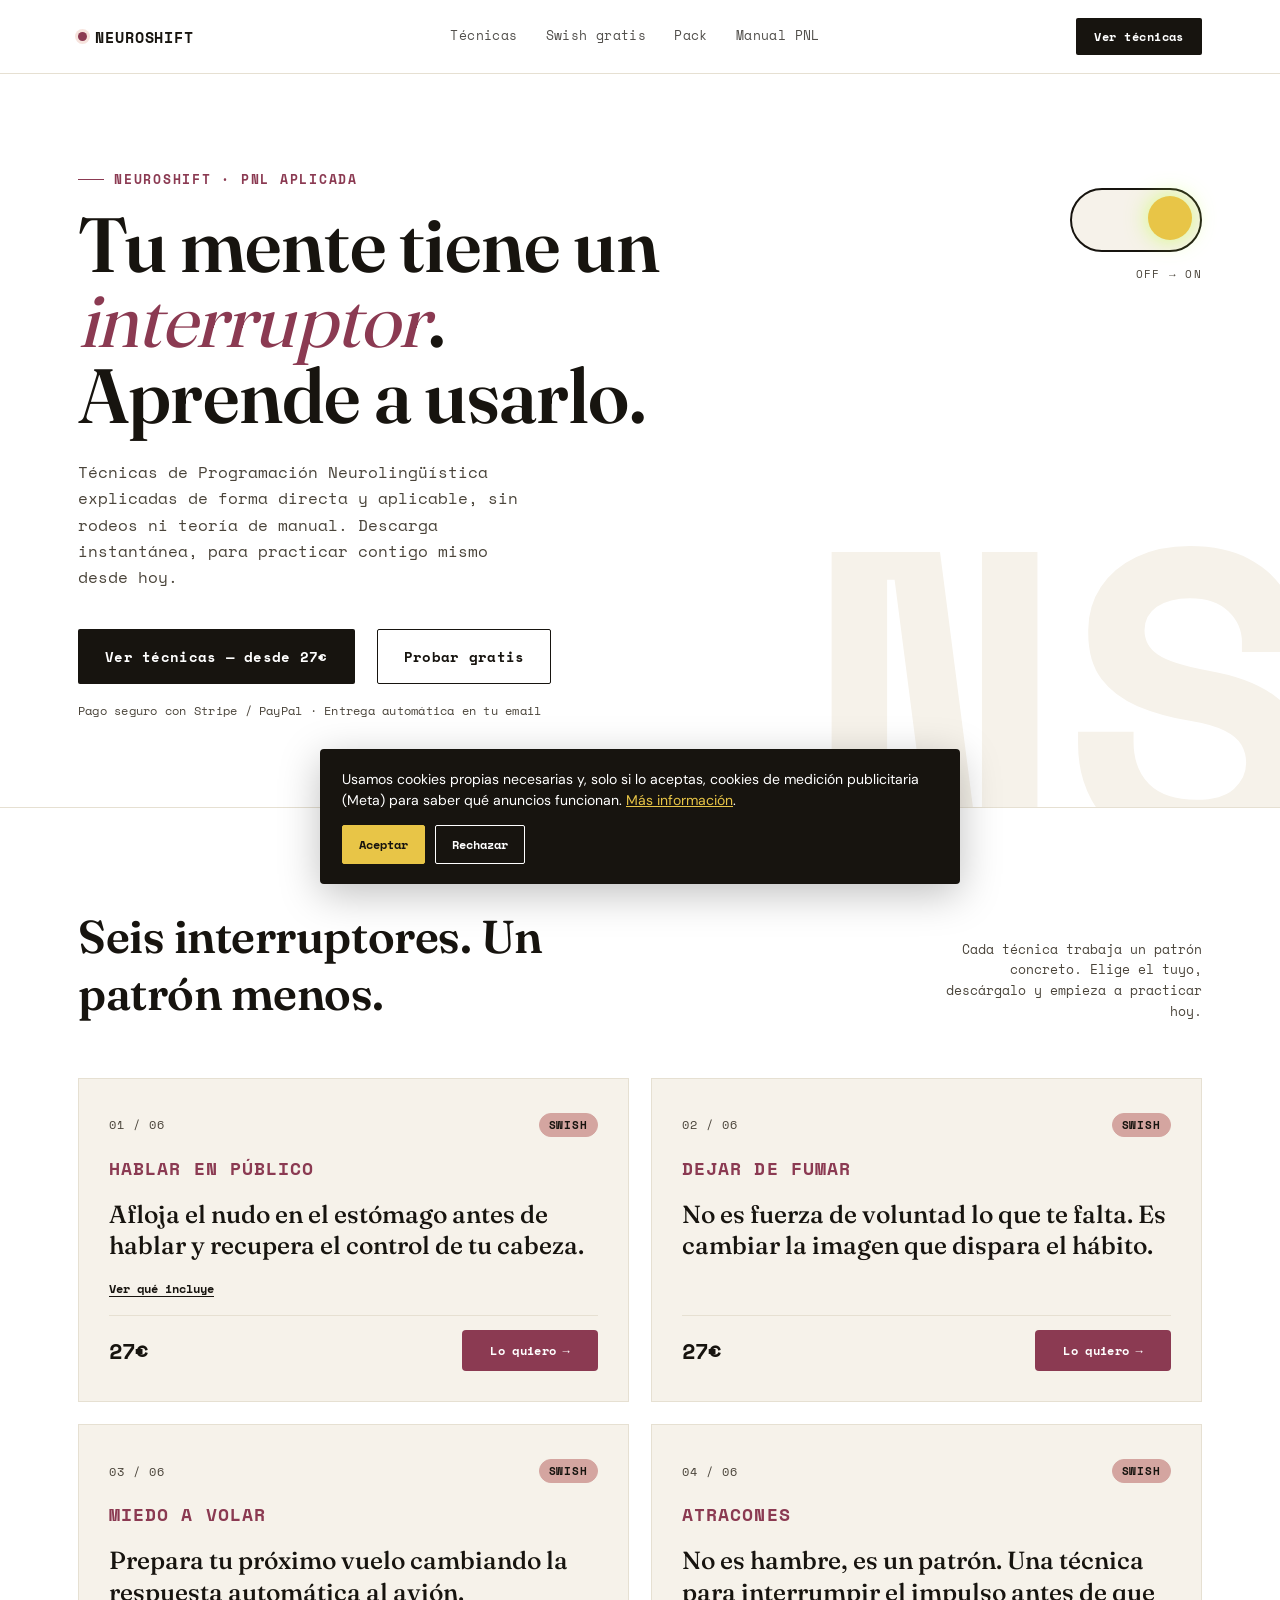
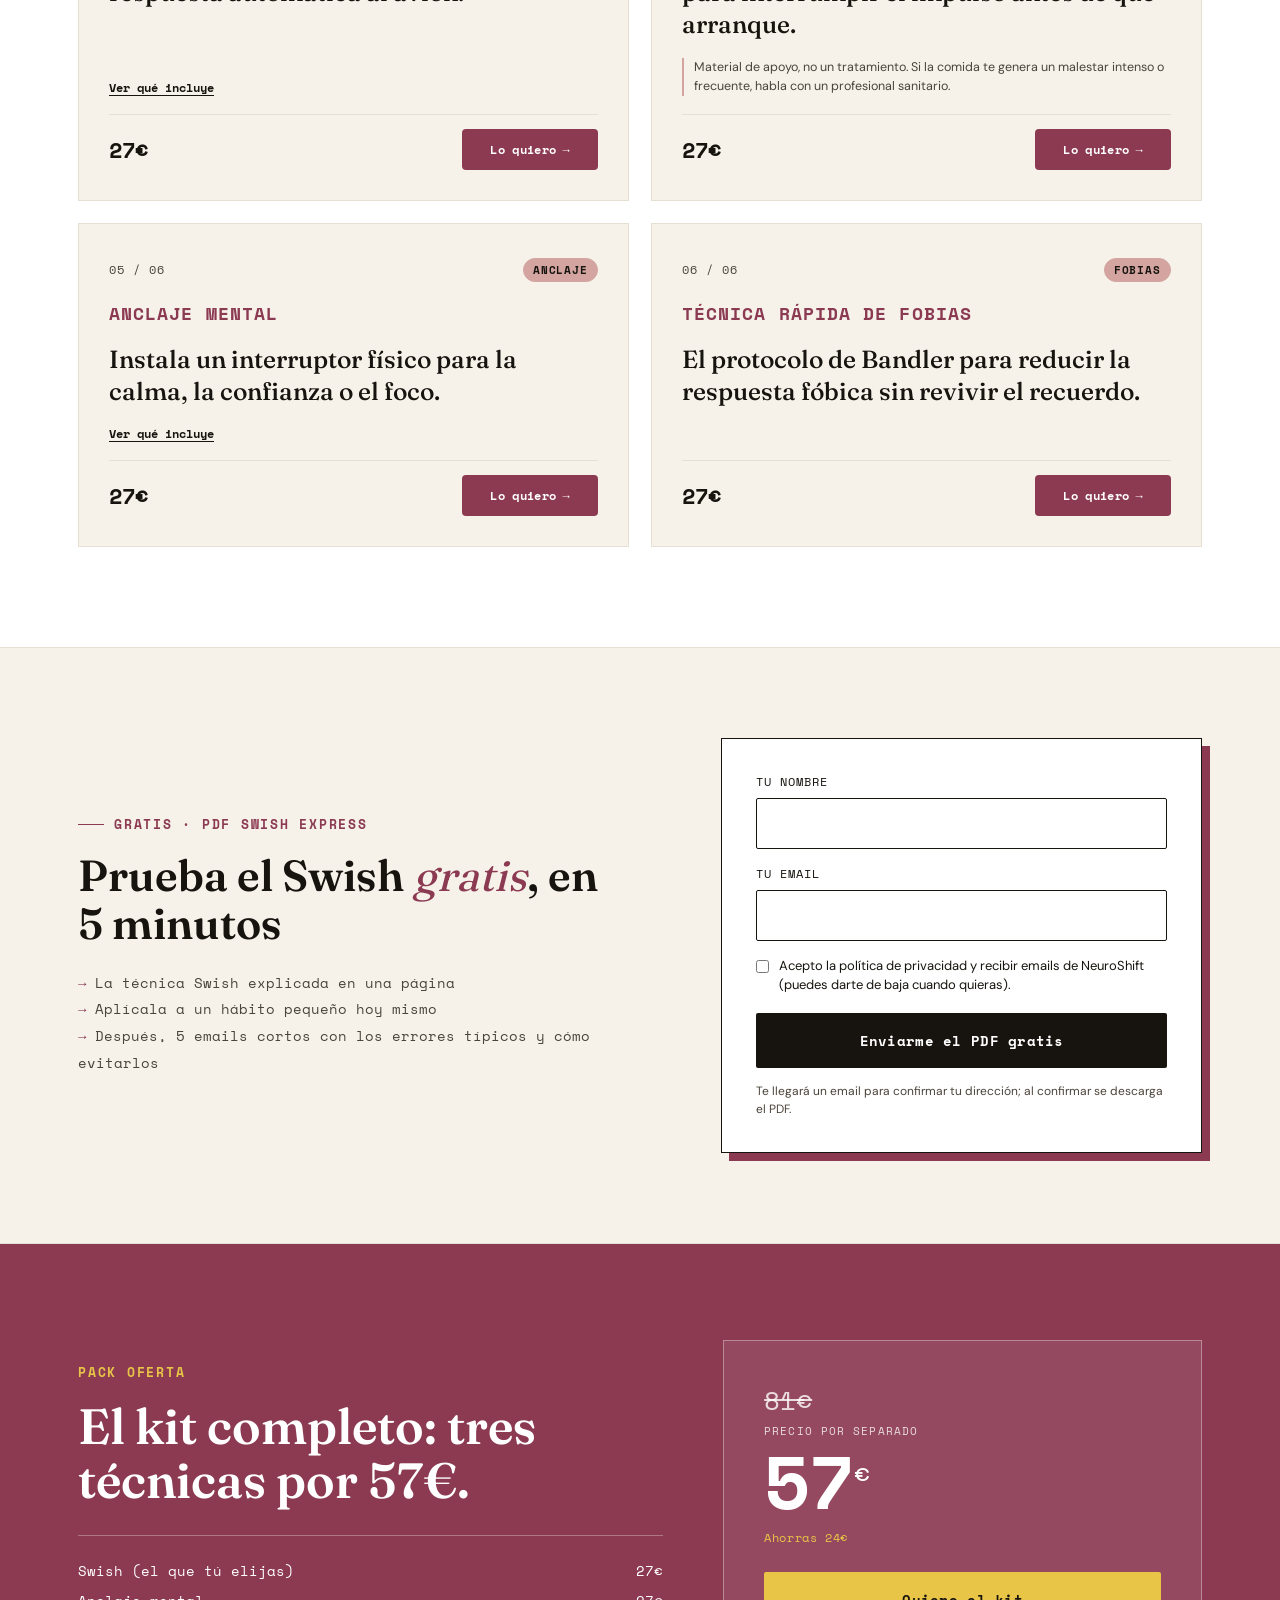
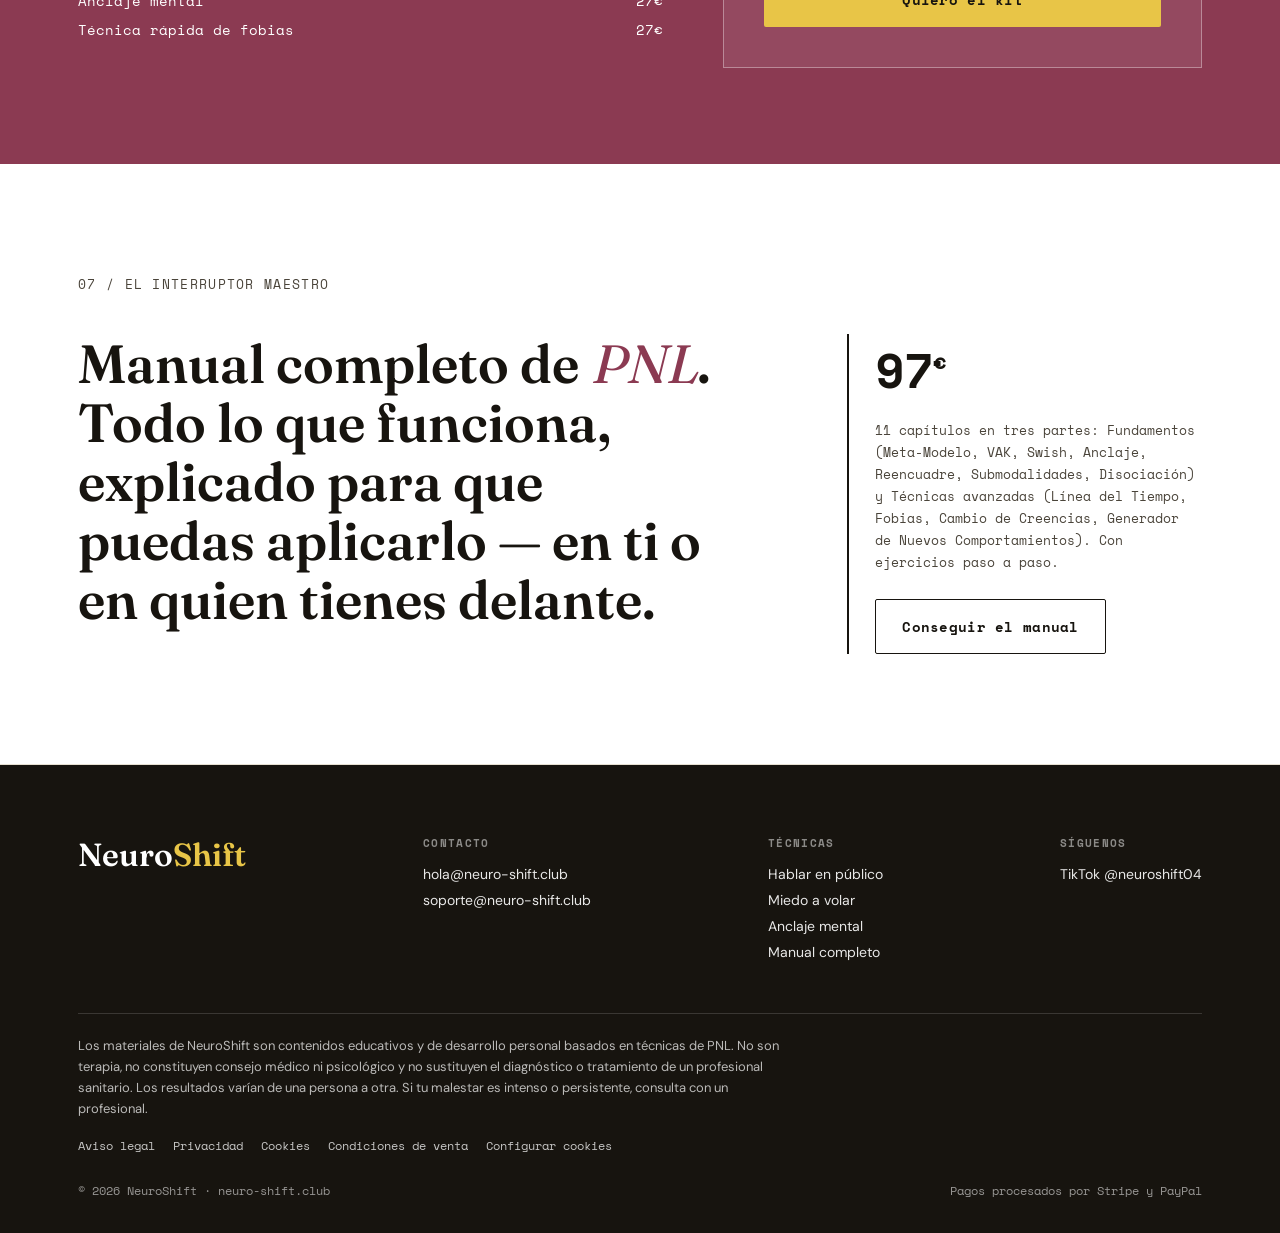
==== commit 81327597: "Quitar garantía y aclarar desistimiento" ====
--- a/index.html
+++ b/index.html
@@ -42,7 +42,7 @@
         <a href="#productos" class="btn btn-primary">Ver técnicas — desde 27€</a>
         <a href="#gratis" class="btn btn-outline">Probar gratis</a>
       </div>
-      <p class="trust-line" style="margin-top:18px">Pago seguro con Stripe / PayPal · Entrega automática en tu email · Garantía de 14 días</p>
+      <p class="trust-line" style="margin-top:18px">Pago seguro con Stripe / PayPal · Entrega automática en tu email</p>
     </div>
     <div class="switch-deco">
       <div class="switch-pill" id="heroSwitch"><div class="switch-knob"></div></div>
